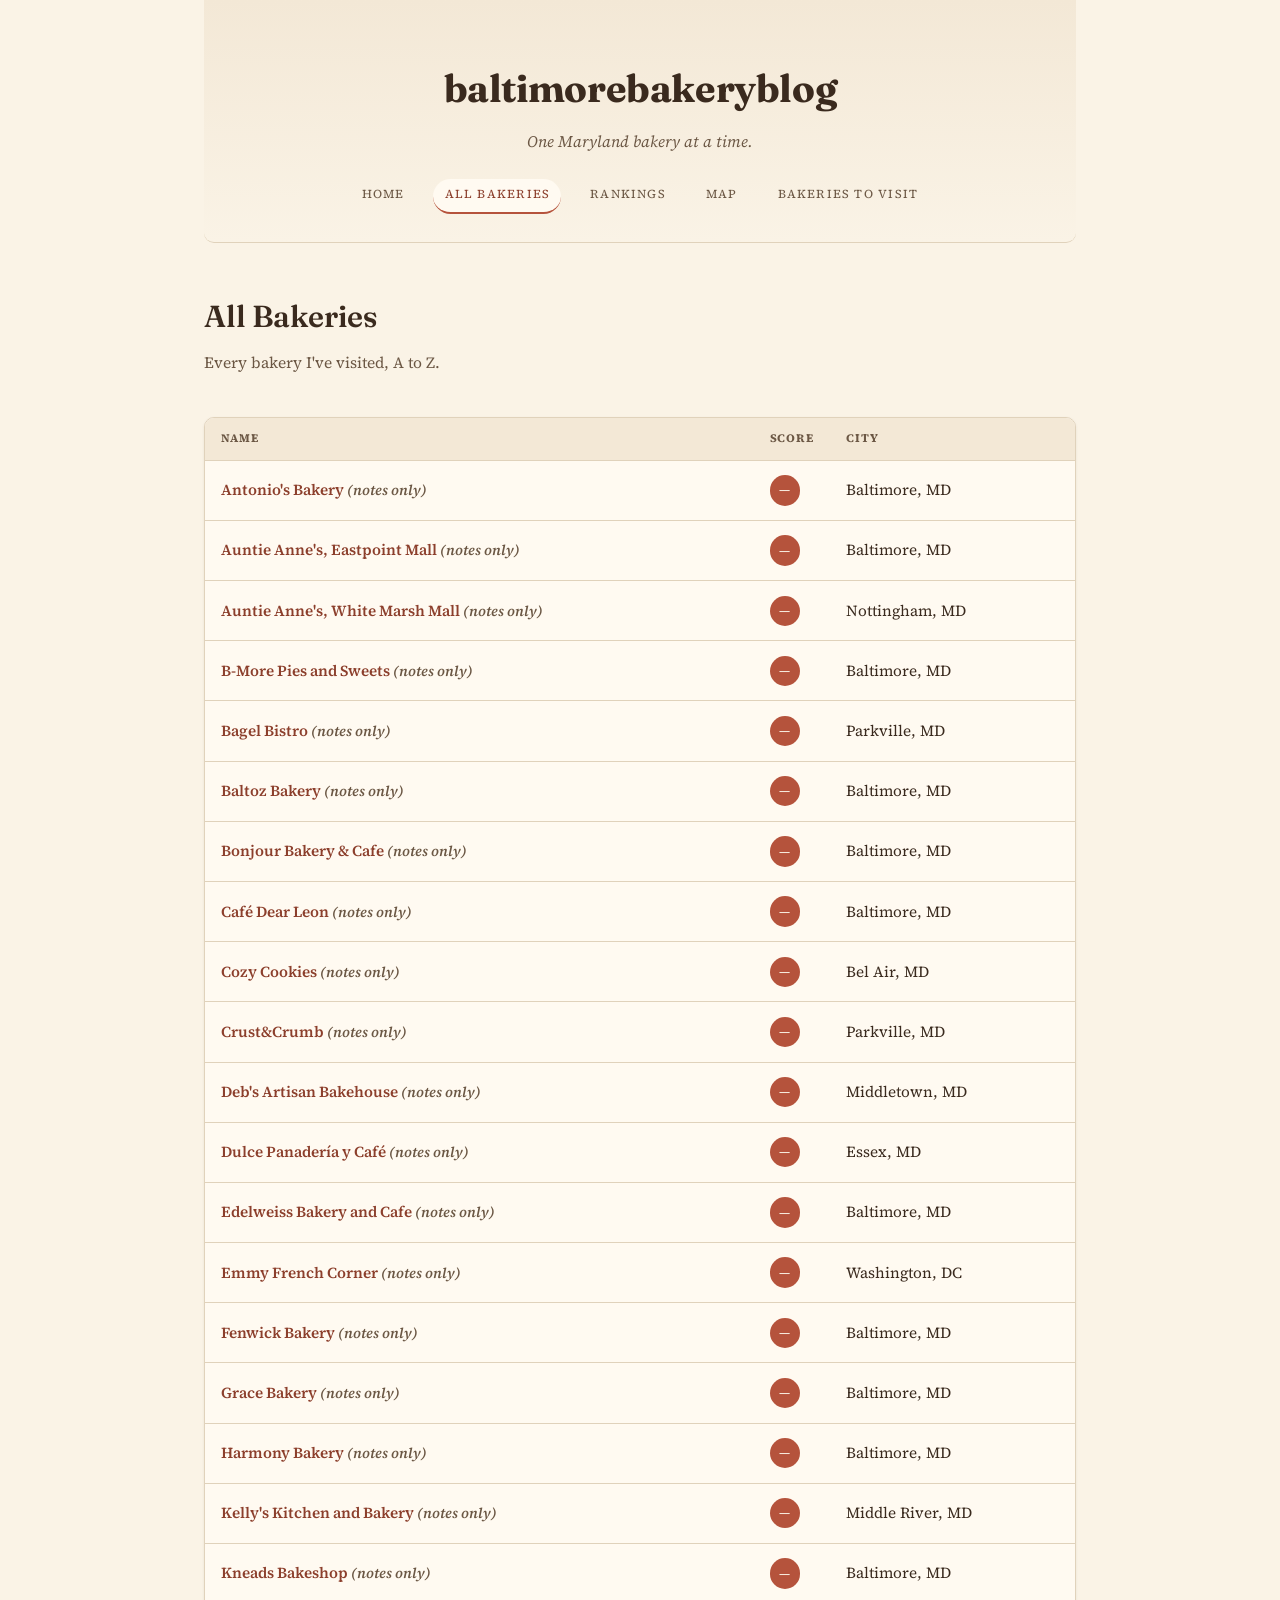
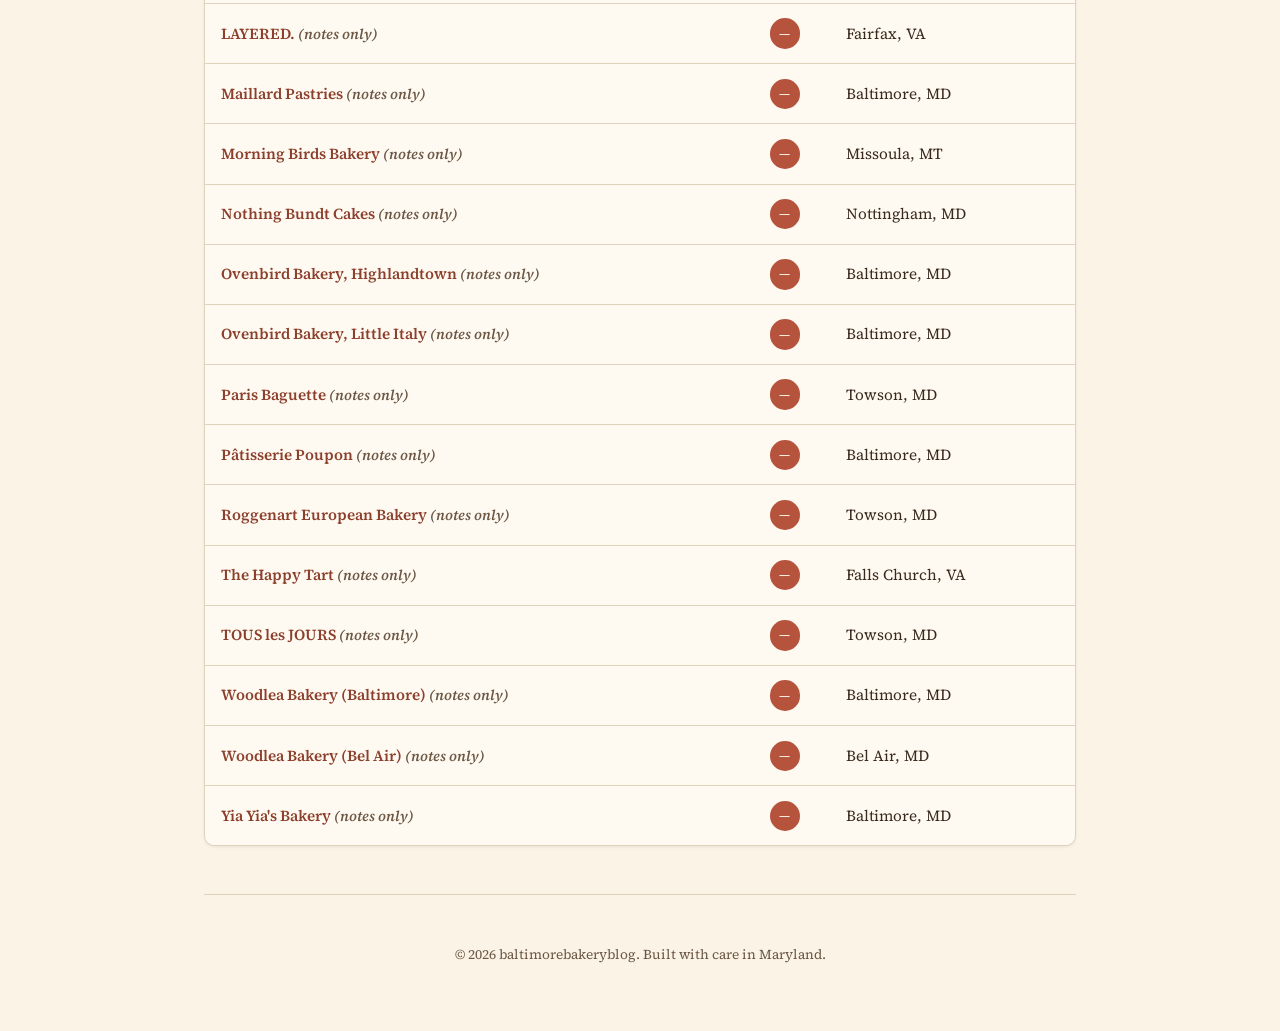
==== bakeries.html @ 231af447 "Rebrand to baltimorebakeryblog and refresh UI Rename the on-page branding from "The Old Line Bakery " ====
<!DOCTYPE html>
<html lang="en">
<head>
<meta charset="UTF-8">
<meta name="viewport" content="width=device-width, initial-scale=1.0">
<title>All Bakeries — baltimorebakeryblog</title>
<link rel="icon" href="data:image/svg+xml,<svg xmlns=%22http://www.w3.org/2000/svg%22 viewBox=%220 0 16 16%22><text y=%2213%22 font-size=%2214%22>%F0%9F%A5%90</text></svg>">
<link rel="preconnect" href="https://fonts.googleapis.com">
<link rel="preconnect" href="https://fonts.gstatic.com" crossorigin>
<link href="https://fonts.googleapis.com/css2?family=Fraunces:opsz,wght@9..144,400;9..144,600;9..144,700&family=Source+Serif+4:ital,wght@0,400;0,600;1,400&display=swap" rel="stylesheet">
<link rel="stylesheet" href="style.css">
</head>
<body>
<a href="#content" class="skip-link">Skip to content</a>
<div class="wrap-wide">

  <header class="site-header" id="site-header"></header>

  <main id="content">
    <h1 class="page-title">All Bakeries</h1>
    <p class="page-sub">Every bakery I've visited, A to Z.</p>

    <div class="table-card">
      <table class="bakery-list">
        <thead>
          <tr>
            <th>Name</th>
            <th>Score</th>
            <th>City</th>
          </tr>
        </thead>
        <tbody id="bakery-rows"></tbody>
      </table>
    </div>
  </main>

  <footer id="site-footer"></footer>

</div>

<script src="data.js"></script>
<script src="app.js"></script>
<script src="partials.js"></script>
<script>
  const rows = byName(visitedBakeries());
  const tbody = document.getElementById("bakery-rows");

  if (!rows.length) {
    tbody.innerHTML = '<tr><td colspan="3" class="empty-state">No visited bakeries yet — flip <code>visited</code> to true on an entry in data.js.</td></tr>';
  } else {
    tbody.innerHTML = rows.map(b => {
      const nameCell = b.review
        ? `<a href="${reviewLink(b)}">${b.name}</a>`
        : `<a href="${reviewLink(b)}">${b.name}</a> <span class="no-review">(notes only)</span>`;
      return `
        <tr>
          <td class="name">${nameCell}</td>
          <td class="score-cell">${scoreBadgeHtml(b.score, true)}</td>
          <td>${b.city}</td>
        </tr>`;
    }).join("");
  }
</script>
</body>
</html>
---- style.css ----
/* baltimorebakeryblog — shared styles */

:root{
  --bg:#faf3e6;
  --bg-alt:#f3e8d6;
  --card:#fffaf1;
  --text:#3a2a1e;
  --text-soft:#6b5744;
  --accent:#b5533c;
  --accent-dark:#8c3f2c;
  --rule:#e0d2bb;
  --gold:#c99a3c;
  --to-visit:#8a9a7a;
  --shadow-sm:0 1px 3px rgba(58,42,30,0.08);
  --shadow-md:0 6px 16px rgba(58,42,30,0.14);
  --radius:10px;
}
*{box-sizing:border-box;}
html,body{margin:0;padding:0;}
body{
  background:var(--bg);
  color:var(--text);
  font-family:"Source Serif 4", Georgia, "Times New Roman", serif;
  font-size:1.05rem;
  line-height:1.7;
  -webkit-font-smoothing:antialiased;
}
a{color:var(--accent-dark);text-decoration:none;}
a:hover{color:var(--accent);}
.wrap{max-width:760px;margin:0 auto;padding:0 1.5rem;}
.wrap-wide{max-width:920px;margin:0 auto;padding:0 1.5rem;}

/* skip link */
.skip-link{
  position:absolute;
  left:-999px;
  top:auto;
  background:var(--card);
  color:var(--text);
  padding:0.6rem 1rem;
  border-radius:6px;
  box-shadow:var(--shadow-md);
  z-index:100;
}
.skip-link:focus{
  left:1rem;
  top:1rem;
}

/* header / nav */
header.site-header{
  padding:3.5rem 0 1.5rem;
  text-align:center;
  border-bottom:1px solid var(--rule);
  margin-bottom:3rem;
  background:linear-gradient(to bottom, var(--bg-alt), var(--bg));
  border-radius:0 0 var(--radius) var(--radius);
}
.site-title{
  font-family:"Fraunces", Georgia, serif;
  font-weight:700;
  font-size:2.4rem;
  letter-spacing:-0.01em;
  margin:0 0 0.4rem;
}
.site-title a{color:var(--text);}
.tagline{
  font-style:italic;
  color:var(--text-soft);
  margin:0 0 1.5rem;
  font-size:1rem;
}
nav.site-nav{
  display:flex;
  flex-wrap:wrap;
  justify-content:center;
  gap:0.3rem 1.1rem;
  padding-bottom:0.25rem;
}
nav.site-nav a{
  text-transform:uppercase;
  font-size:0.76rem;
  letter-spacing:0.1em;
  color:var(--text-soft);
  padding:0.35rem 0.7rem 0.4rem;
  border-bottom:2px solid transparent;
  border-radius:999px;
  transition:color .15s ease, background-color .15s ease, border-color .15s ease;
}
nav.site-nav a:hover{
  color:var(--accent-dark);
  background:var(--bg-alt);
}
nav.site-nav a.active{
  color:var(--accent-dark);
  border-bottom-color:var(--accent);
  background:var(--card);
}

h1.page-title{
  font-family:"Fraunces", Georgia, serif;
  font-weight:600;
  font-size:1.9rem;
  margin:0 0 0.5rem;
}
p.page-sub{
  color:var(--text-soft);
  margin:0 0 2.5rem;
  font-size:0.98rem;
}
section.block{margin-bottom:3rem;}
h2.block-title{
  font-family:"Fraunces", Georgia, serif;
  font-weight:600;
  font-size:1.3rem;
  margin:0 0 1.25rem;
  padding-bottom:0.6rem;
  border-bottom:1px solid var(--rule);
}

/* score badge */
.score{
  display:inline-flex;
  align-items:center;
  justify-content:center;
  min-width:2.4rem;
  height:2.4rem;
  padding:0 0.5rem;
  border-radius:50%;
  background:var(--accent);
  color:var(--bg);
  font-family:"Fraunces", serif;
  font-weight:700;
  font-size:0.95rem;
  flex-shrink:0;
}
.score.small{min-width:1.9rem;height:1.9rem;font-size:0.8rem;}

/* generic entry card, used on Home + Rankings */
.entry{
  display:flex;
  gap:1rem;
  align-items:flex-start;
  margin-bottom:1rem;
  padding:1.1rem 1.2rem;
  background:var(--card);
  border:1px solid var(--rule);
  border-radius:var(--radius);
  box-shadow:var(--shadow-sm);
  transition:transform .15s ease, box-shadow .15s ease;
}
.entry:last-child{margin-bottom:0;}
.entry:hover{
  transform:translateY(-2px);
  box-shadow:var(--shadow-md);
}
.entry-body{flex:1;min-width:0;}
.entry-title{
  font-family:"Fraunces", Georgia, serif;
  font-weight:600;
  font-size:1.15rem;
  margin:0 0 0.2rem;
}
.entry-meta{
  color:var(--text-soft);
  font-size:0.85rem;
  margin-bottom:0.4rem;
}
.entry-excerpt{margin:0;font-size:0.96rem;}
.badge{
  display:inline-block;
  font-size:0.68rem;
  text-transform:uppercase;
  letter-spacing:0.08em;
  color:var(--gold);
  border:1px solid var(--gold);
  border-radius:999px;
  padding:0.1rem 0.55rem;
  margin-left:0.5rem;
  vertical-align:middle;
}

/* All Bakeries table */
.table-card{
  background:var(--card);
  border:1px solid var(--rule);
  border-radius:var(--radius);
  box-shadow:var(--shadow-sm);
  overflow:hidden;
}
table.bakery-list{width:100%;border-collapse:collapse;font-size:0.96rem;}
table.bakery-list th{
  text-align:left;
  font-size:0.72rem;
  text-transform:uppercase;
  letter-spacing:0.08em;
  color:var(--text-soft);
  background:var(--bg-alt);
  border-bottom:1px solid var(--rule);
  padding:0.7rem 1rem;
}
table.bakery-list td{
  padding:0.9rem 1rem;
  border-bottom:1px solid var(--rule);
  vertical-align:middle;
}
table.bakery-list tr:last-child td{border-bottom:none;}
table.bakery-list tbody tr{transition:background-color .15s ease;}
table.bakery-list tbody tr:hover{background:var(--bg-alt);}
table.bakery-list td.name{font-weight:600;}
table.bakery-list td.score-cell{width:3rem;}
table.bakery-list .no-review{color:var(--text-soft);font-style:italic;font-size:0.9rem;}

/* Rankings */
.top10{list-style:none;margin:0;padding:0;counter-reset:rank;}
.top10 li{
  counter-increment:rank;
  display:flex;
  align-items:center;
  gap:1rem;
  padding:0.9rem 0.75rem;
  border-bottom:1px solid var(--rule);
  border-radius:8px;
  transition:background-color .15s ease;
}
.top10 li:last-child{border-bottom:none;}
.top10 li:hover{background:var(--bg-alt);}
.top10 li::before{
  content:counter(rank);
  font-family:"Fraunces", serif;
  font-weight:700;
  font-size:1.3rem;
  color:var(--rule);
  width:1.8rem;
  text-align:right;
  flex-shrink:0;
}
.super-grid{
  display:grid;
  grid-template-columns:repeat(auto-fill, minmax(220px,1fr));
  gap:1.25rem;
}
.super-card{
  background:var(--card);
  border:1px solid var(--rule);
  border-radius:var(--radius);
  padding:1.1rem 1.2rem;
  box-shadow:var(--shadow-sm);
  transition:transform .15s ease, box-shadow .15s ease;
}
.super-card:hover{
  transform:translateY(-2px);
  box-shadow:var(--shadow-md);
}
.super-label{
  text-transform:uppercase;
  font-size:0.7rem;
  letter-spacing:0.09em;
  color:var(--gold);
  margin-bottom:0.4rem;
}
.super-name{font-family:"Fraunces", serif;font-weight:600;font-size:1.1rem;}

/* Bakeries to visit */
.to-visit-list{list-style:none;margin:0;padding:0;}
.to-visit-list li{
  padding:0.9rem 1rem;
  border-bottom:1px solid var(--rule);
  border-radius:8px;
  transition:background-color .15s ease;
}
.to-visit-list li:last-child{border-bottom:none;}
.to-visit-list li:hover{background:var(--bg-alt);}
.tv-name{font-weight:600;}
.tv-city{color:var(--text-soft);font-size:0.9rem;}
.tv-note{color:var(--text-soft);font-size:0.92rem;margin-top:0.2rem;}

/* Map */
#map{
  width:100%;
  height:520px;
  border-radius:var(--radius);
  border:1px solid var(--rule);
  box-shadow:var(--shadow-sm);
}
.map-legend{
  display:flex;
  gap:1.5rem;
  margin-top:1rem;
  font-size:0.85rem;
  color:var(--text-soft);
}
.map-legend span::before{
  content:"";
  display:inline-block;
  width:0.7rem;
  height:0.7rem;
  margin-right:0.4rem;
  vertical-align:middle;
}
.map-legend .visited::before{background:var(--accent);border-radius:50%;}
.map-legend .backlog::before{background:var(--to-visit);border-radius:3px;transform:rotate(45deg);}

/* single review page */
.review-header{margin-bottom:2rem;}
.review-meta{color:var(--text-soft);font-size:0.9rem;margin:0.6rem 0 1.2rem;}
.review-body p{margin:0 0 1.2rem;}
.back-link{display:inline-block;margin-top:2.5rem;font-size:0.9rem;}
.empty-state{color:var(--text-soft);font-style:italic;}

footer{
  text-align:center;
  padding:3rem 0 4rem;
  color:var(--text-soft);
  font-size:0.85rem;
  border-top:1px solid var(--rule);
  margin-top:3rem;
}

@media (max-width:768px){
  #map{height:380px;}
  .wrap-wide{padding:0 1.25rem;}
}

@media (max-width:560px){
  .site-title{font-size:2rem;}
  header.site-header{padding:2.75rem 0 1.5rem;}
  .entry{gap:0.75rem;}
  table.bakery-list{font-size:0.86rem;}
  table.bakery-list th:nth-child(3),
  table.bakery-list td:nth-child(3){display:none;} /* hide city col on tiny screens */
  #map{height:300px;}
}
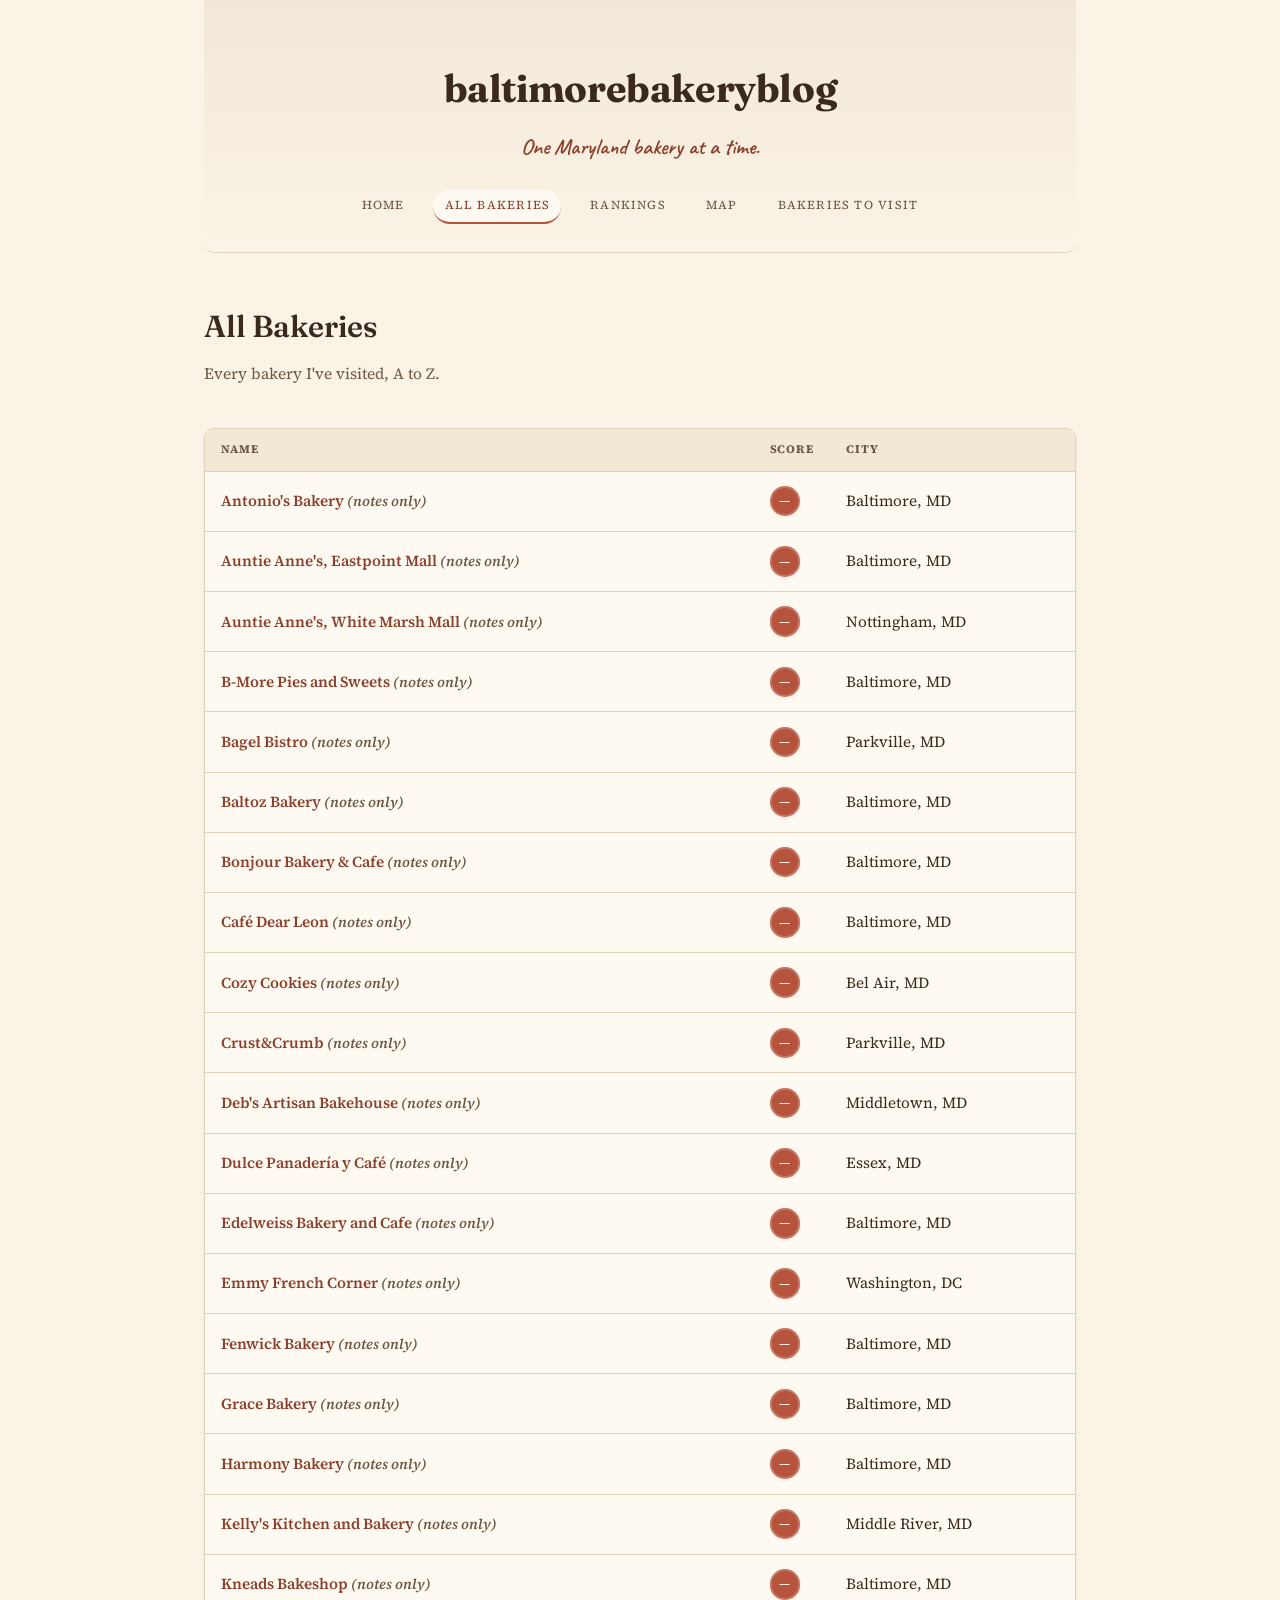
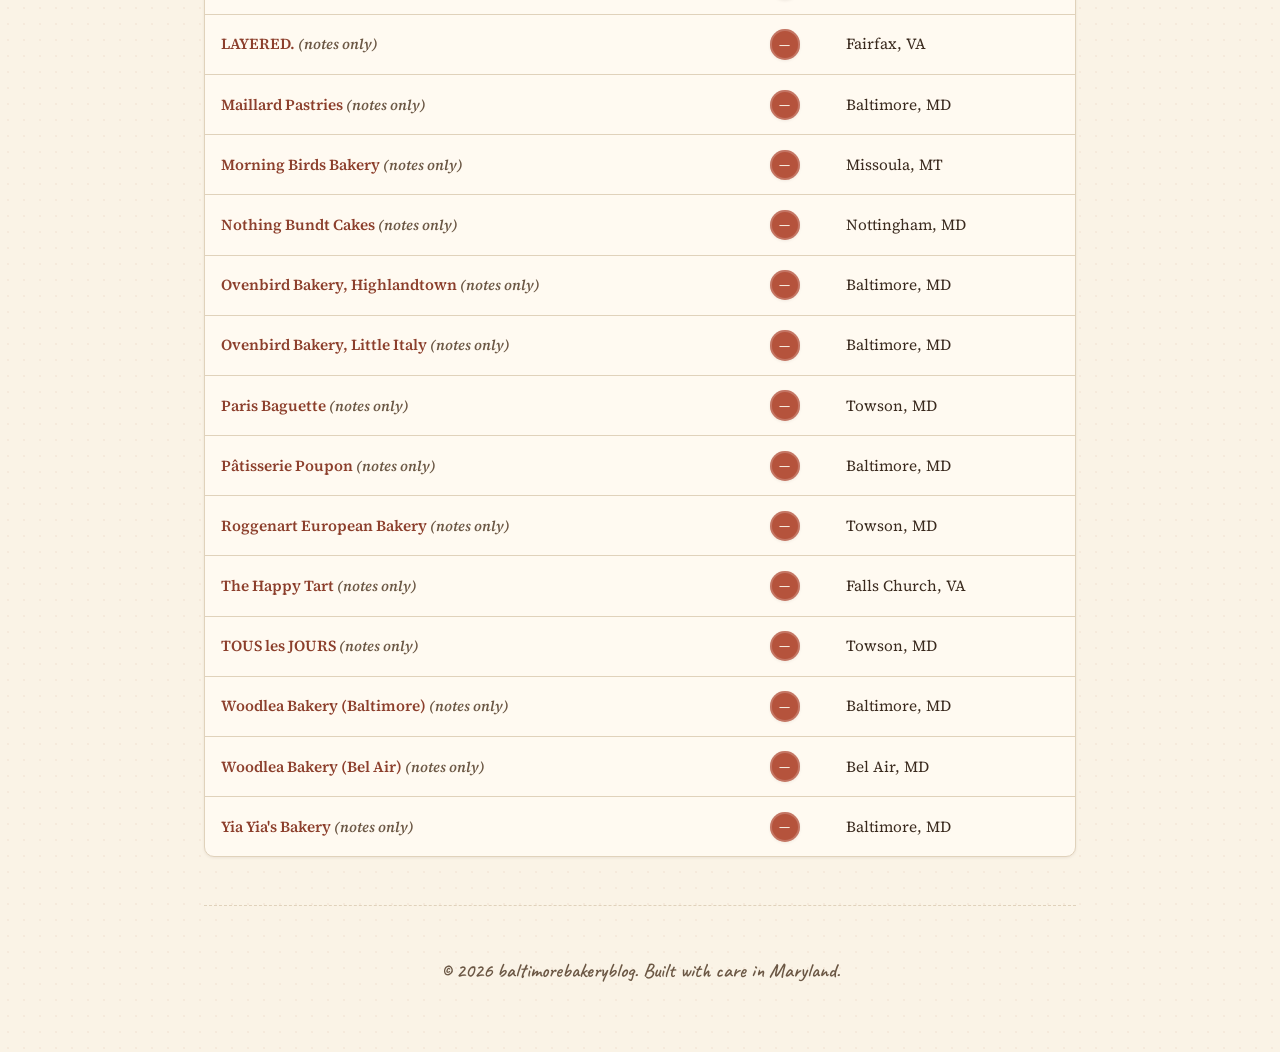
==== commit 122f57f0: "Give the UI a homey, handmade feel Adds a subtle paper-grain background texture, a handwritten Cavea" ====
--- a/bakeries.html
+++ b/bakeries.html
@@ -7,7 +7,7 @@
 <link rel="icon" href="data:image/svg+xml,<svg xmlns=%22http://www.w3.org/2000/svg%22 viewBox=%220 0 16 16%22><text y=%2213%22 font-size=%2214%22>%F0%9F%A5%90</text></svg>">
 <link rel="preconnect" href="https://fonts.googleapis.com">
 <link rel="preconnect" href="https://fonts.gstatic.com" crossorigin>
-<link href="https://fonts.googleapis.com/css2?family=Fraunces:opsz,wght@9..144,400;9..144,600;9..144,700&family=Source+Serif+4:ital,wght@0,400;0,600;1,400&display=swap" rel="stylesheet">
+<link href="https://fonts.googleapis.com/css2?family=Fraunces:opsz,wght@9..144,400;9..144,600;9..144,700&family=Source+Serif+4:ital,wght@0,400;0,600;1,400&family=Caveat:wght@500;600;700&display=swap" rel="stylesheet">
 <link rel="stylesheet" href="style.css">
 </head>
 <body>
--- a/style.css
+++ b/style.css
@@ -18,7 +18,9 @@
 *{box-sizing:border-box;}
 html,body{margin:0;padding:0;}
 body{
-  background:var(--bg);
+  background-color:var(--bg);
+  background-image:radial-gradient(rgba(181,83,60,0.06) 1px, transparent 1px);
+  background-size:16px 16px;
   color:var(--text);
   font-family:"Source Serif 4", Georgia, "Times New Roman", serif;
   font-size:1.05rem;
@@ -65,10 +67,11 @@
 }
 .site-title a{color:var(--text);}
 .tagline{
-  font-style:italic;
-  color:var(--text-soft);
+  font-family:"Caveat", "Source Serif 4", cursive;
+  font-weight:600;
+  color:var(--accent-dark);
   margin:0 0 1.5rem;
-  font-size:1rem;
+  font-size:1.4rem;
 }
 nav.site-nav{
   display:flex;
@@ -114,8 +117,18 @@
   font-weight:600;
   font-size:1.3rem;
   margin:0 0 1.25rem;
-  padding-bottom:0.6rem;
-  border-bottom:1px solid var(--rule);
+  padding-bottom:0.7rem;
+  position:relative;
+}
+h2.block-title::after{
+  content:"";
+  position:absolute;
+  left:0;
+  bottom:0;
+  width:2.5rem;
+  height:3px;
+  border-radius:999px;
+  background:var(--accent);
 }
 
 /* score badge */
@@ -133,8 +146,10 @@
   font-weight:700;
   font-size:0.95rem;
   flex-shrink:0;
-}
-.score.small{min-width:1.9rem;height:1.9rem;font-size:0.8rem;}
+  box-shadow:inset 0 0 0 2px rgba(255,255,255,0.2), var(--shadow-sm);
+  transform:rotate(-4deg);
+}
+.score.small{min-width:1.9rem;height:1.9rem;font-size:0.8rem;transform:none;}
 
 /* generic entry card, used on Home + Rankings */
 .entry{
@@ -151,7 +166,7 @@
 }
 .entry:last-child{margin-bottom:0;}
 .entry:hover{
-  transform:translateY(-2px);
+  transform:translateY(-2px) rotate(-0.35deg);
   box-shadow:var(--shadow-md);
 }
 .entry-body{flex:1;min-width:0;}
@@ -169,15 +184,16 @@
 .entry-excerpt{margin:0;font-size:0.96rem;}
 .badge{
   display:inline-block;
-  font-size:0.68rem;
-  text-transform:uppercase;
-  letter-spacing:0.08em;
+  font-family:"Caveat", cursive;
+  font-weight:700;
+  font-size:0.95rem;
   color:var(--gold);
   border:1px solid var(--gold);
   border-radius:999px;
-  padding:0.1rem 0.55rem;
-  margin-left:0.5rem;
+  padding:0 0.6rem;
+  margin-left:0.4rem;
   vertical-align:middle;
+  transform:rotate(-3deg);
 }
 
 /* All Bakeries table */
@@ -219,7 +235,7 @@
   align-items:center;
   gap:1rem;
   padding:0.9rem 0.75rem;
-  border-bottom:1px solid var(--rule);
+  border-bottom:1px dashed var(--rule);
   border-radius:8px;
   transition:background-color .15s ease;
 }
@@ -265,7 +281,7 @@
 .to-visit-list{list-style:none;margin:0;padding:0;}
 .to-visit-list li{
   padding:0.9rem 1rem;
-  border-bottom:1px solid var(--rule);
+  border-bottom:1px dashed var(--rule);
   border-radius:8px;
   transition:background-color .15s ease;
 }
@@ -273,7 +289,13 @@
 .to-visit-list li:hover{background:var(--bg-alt);}
 .tv-name{font-weight:600;}
 .tv-city{color:var(--text-soft);font-size:0.9rem;}
-.tv-note{color:var(--text-soft);font-size:0.92rem;margin-top:0.2rem;}
+.tv-note{
+  font-family:"Caveat", cursive;
+  font-weight:600;
+  color:var(--accent-dark);
+  font-size:1.15rem;
+  margin-top:0.15rem;
+}
 
 /* Map */
 #map{
@@ -306,14 +328,21 @@
 .review-meta{color:var(--text-soft);font-size:0.9rem;margin:0.6rem 0 1.2rem;}
 .review-body p{margin:0 0 1.2rem;}
 .back-link{display:inline-block;margin-top:2.5rem;font-size:0.9rem;}
-.empty-state{color:var(--text-soft);font-style:italic;}
+.empty-state{
+  font-family:"Caveat", cursive;
+  font-weight:600;
+  color:var(--text-soft);
+  font-size:1.2rem;
+}
 
 footer{
   text-align:center;
   padding:3rem 0 4rem;
   color:var(--text-soft);
-  font-size:0.85rem;
-  border-top:1px solid var(--rule);
+  font-family:"Caveat", cursive;
+  font-weight:600;
+  font-size:1.25rem;
+  border-top:1px dashed var(--rule);
   margin-top:3rem;
 }
 
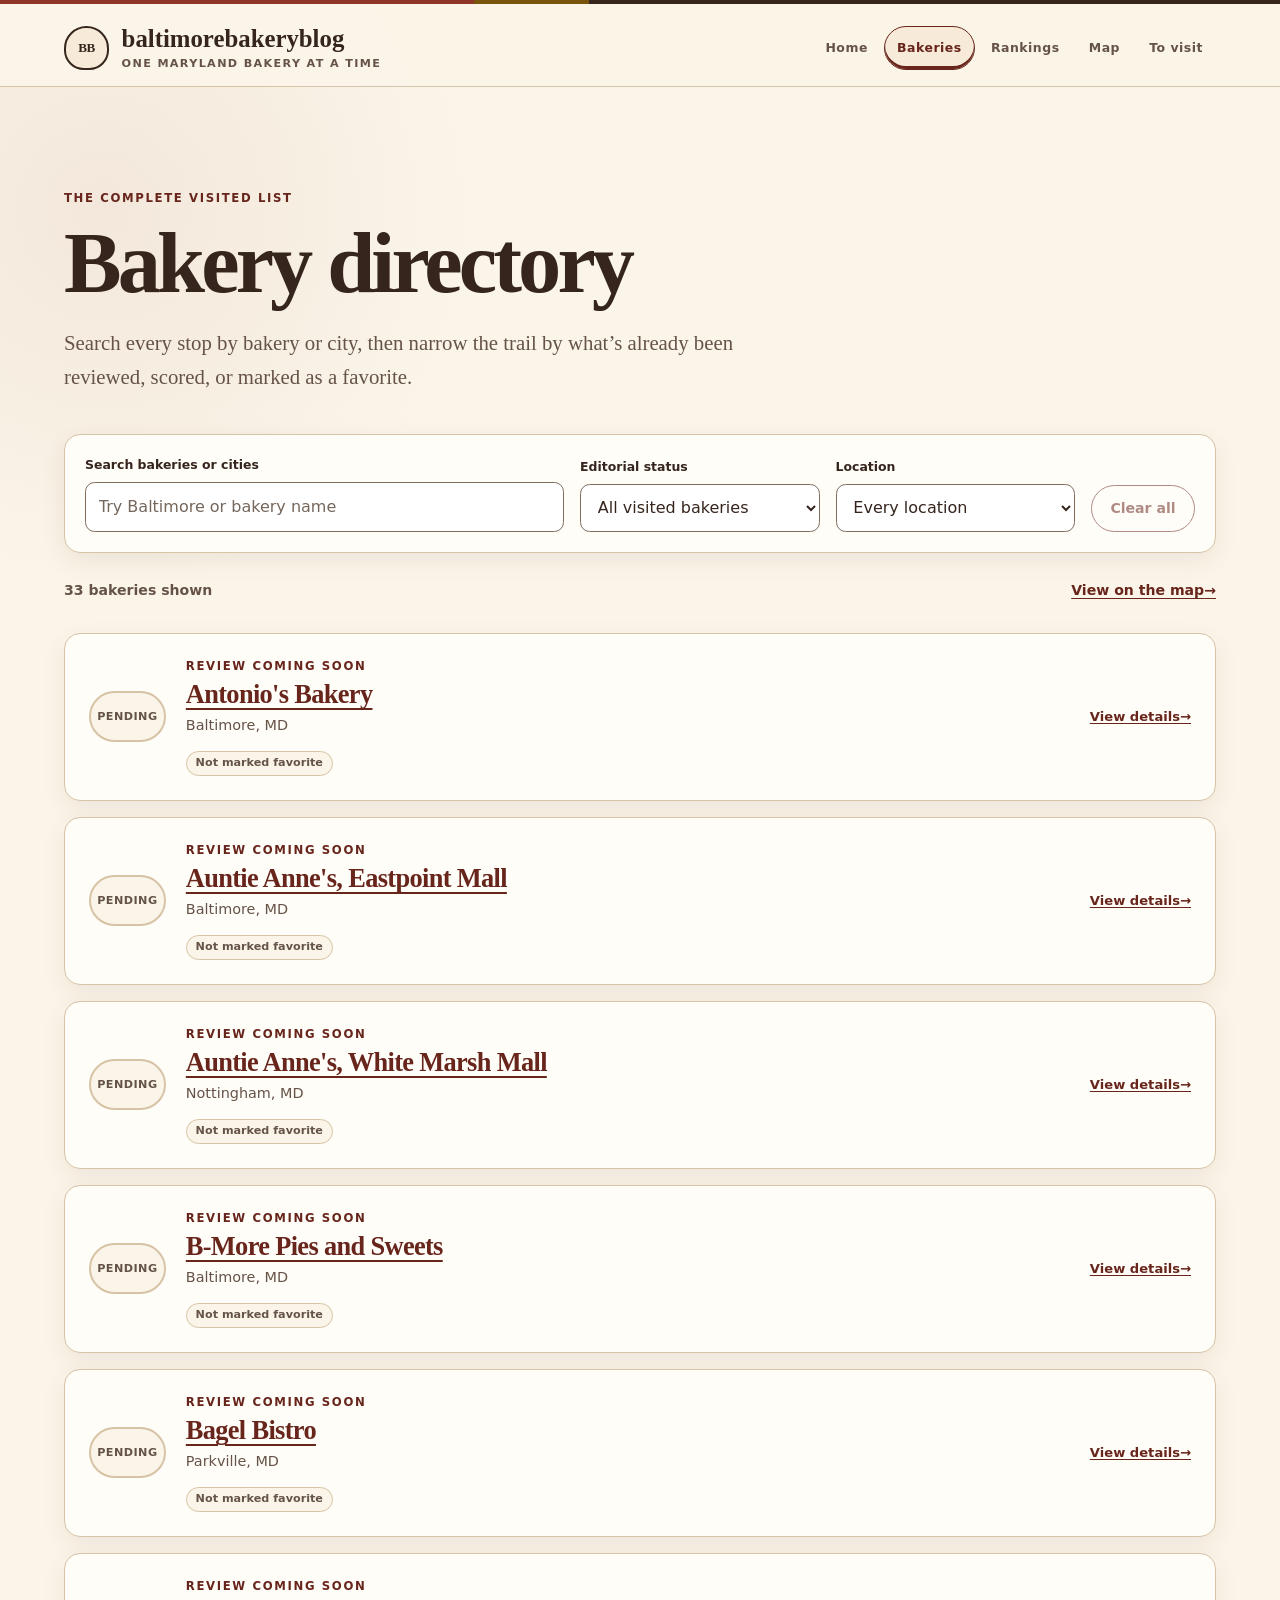
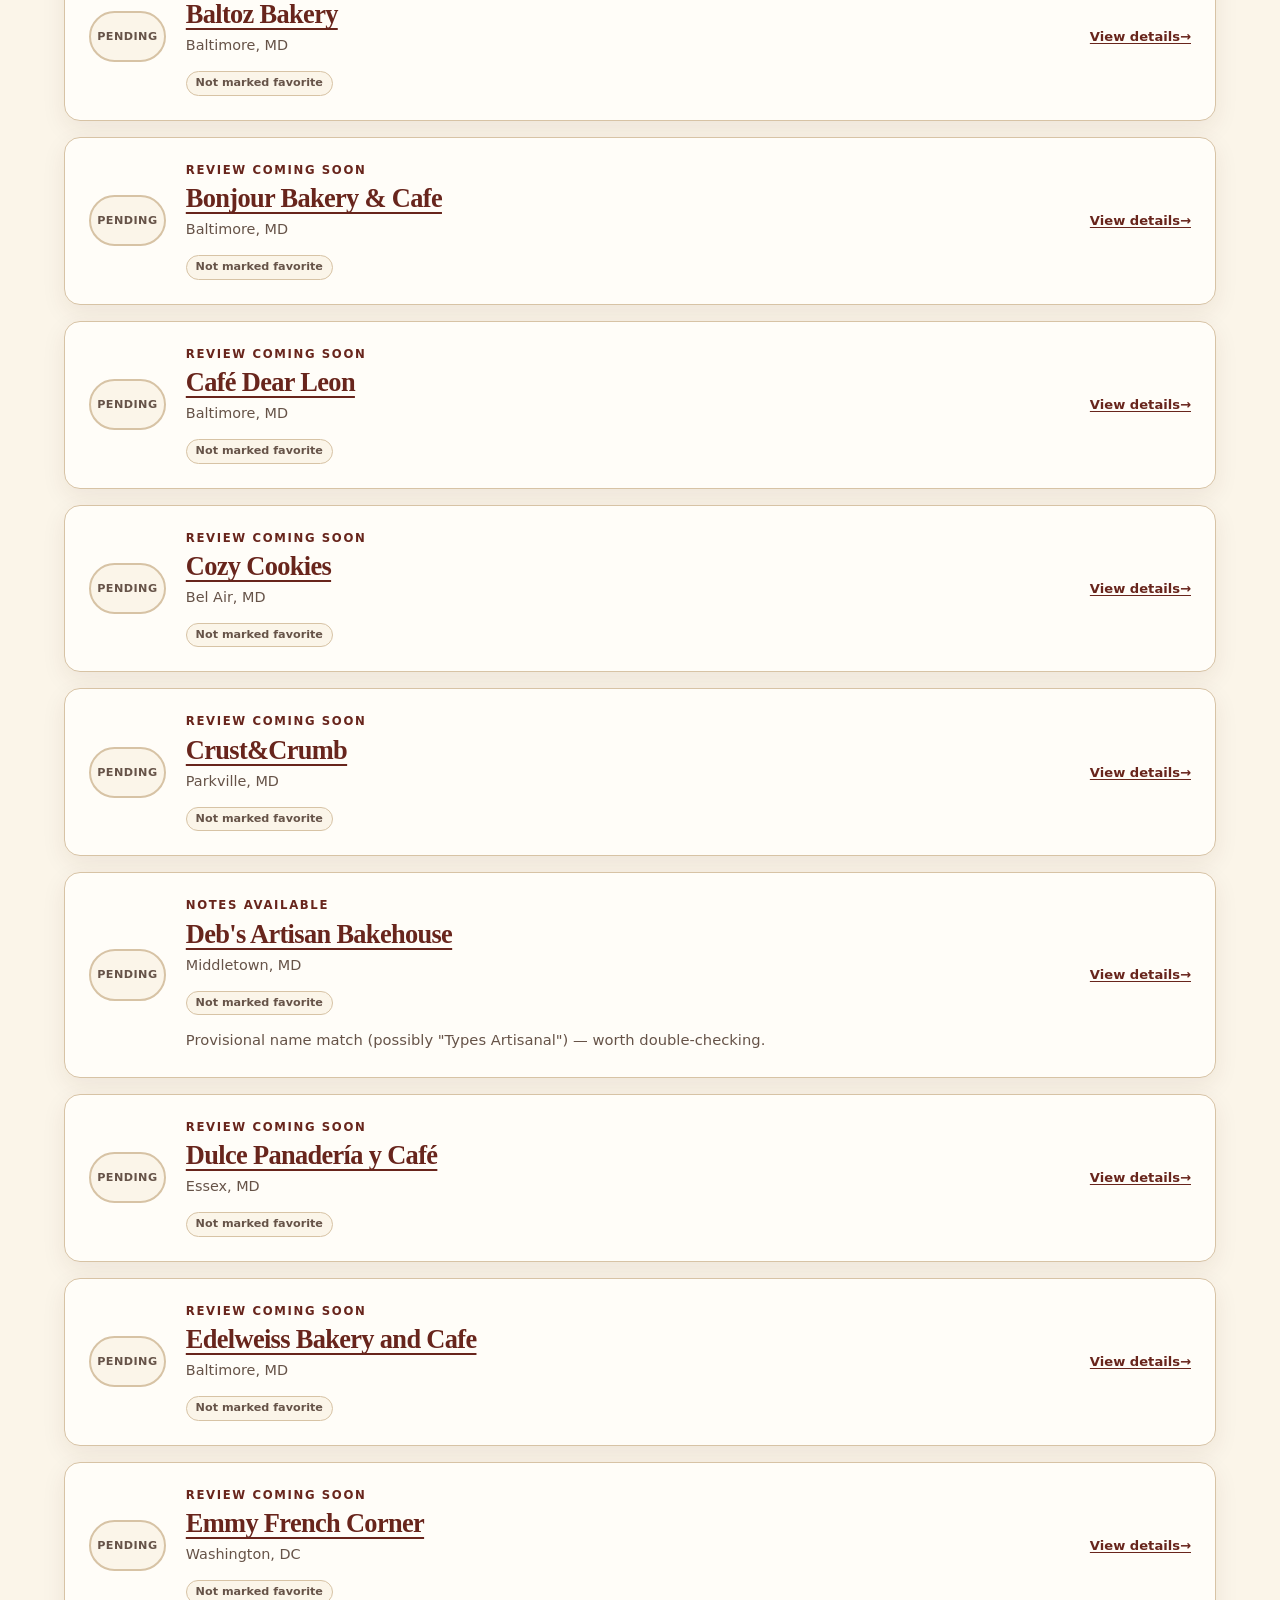
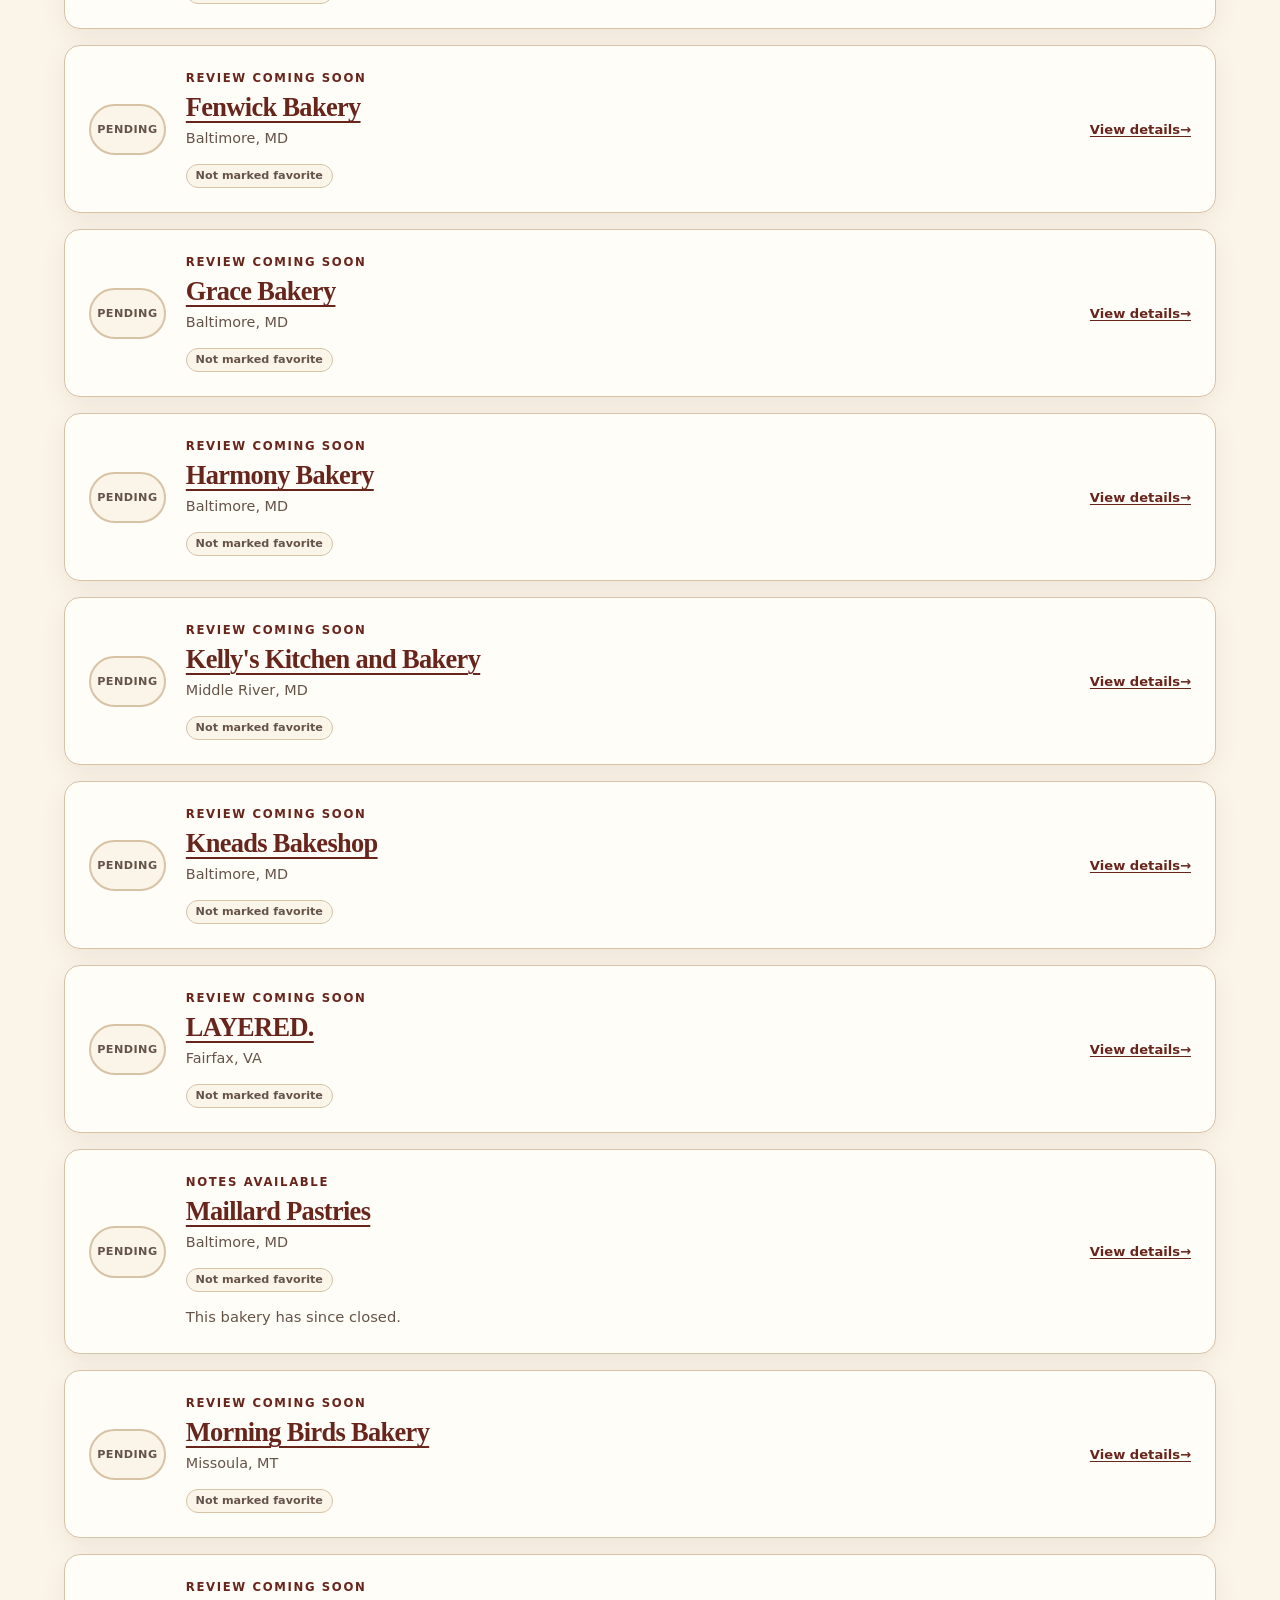
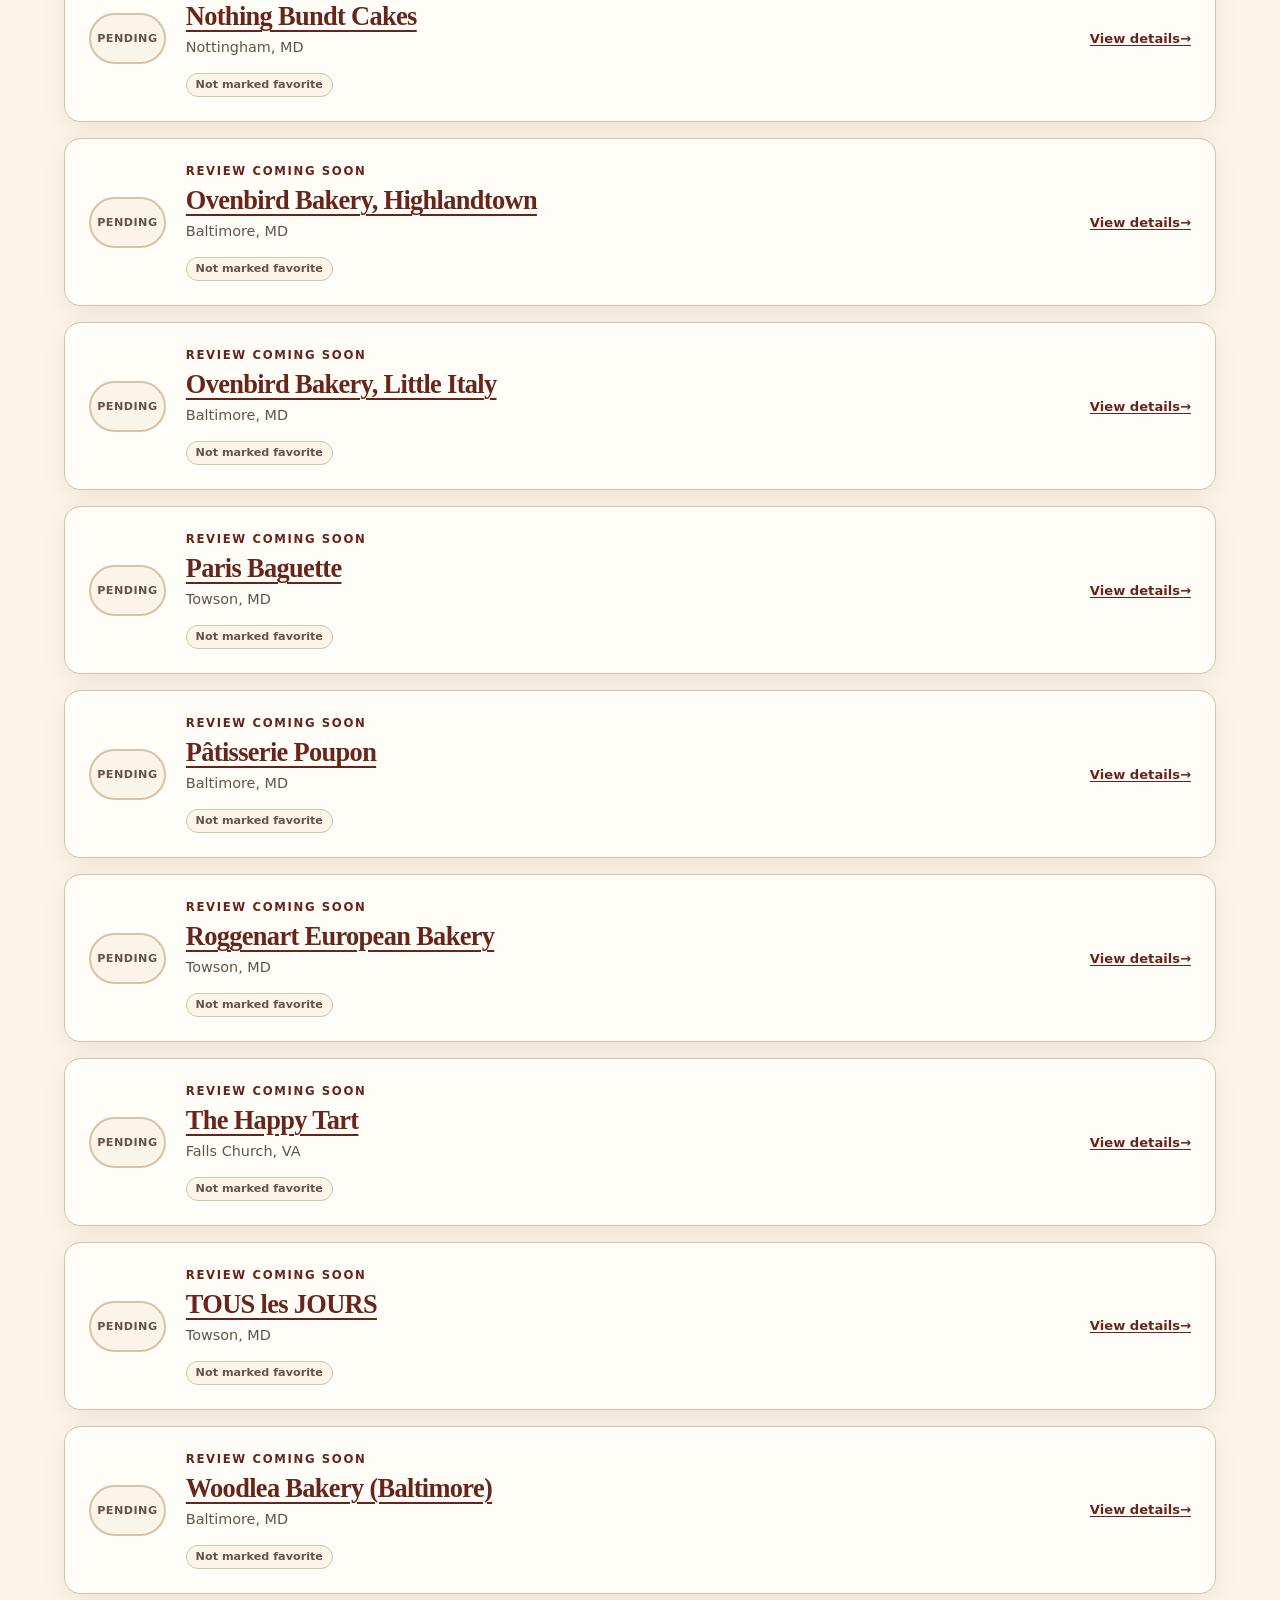
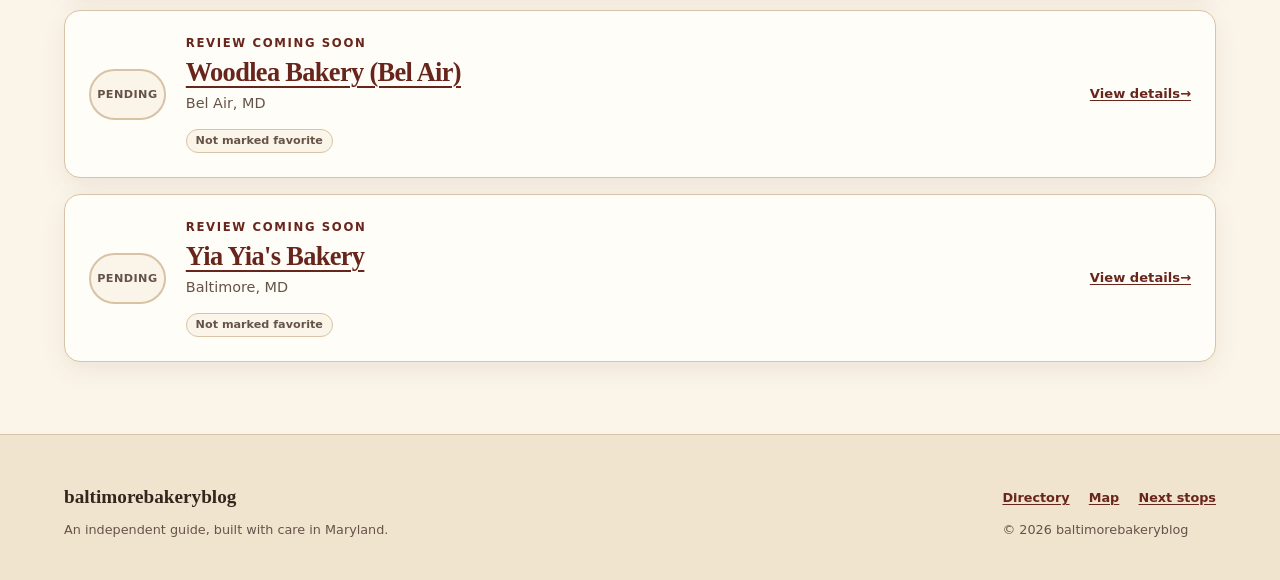
==== commit 878b1496: "Redesign baltimorebakeryblog experience Publish the responsive visual redesign, improved discovery, " ====
--- a/bakeries.html
+++ b/bakeries.html
@@ -1,65 +1,79 @@
-<!DOCTYPE html>
+<!doctype html>
 <html lang="en">
 <head>
-<meta charset="UTF-8">
-<meta name="viewport" content="width=device-width, initial-scale=1.0">
-<title>All Bakeries — baltimorebakeryblog</title>
-<link rel="icon" href="data:image/svg+xml,<svg xmlns=%22http://www.w3.org/2000/svg%22 viewBox=%220 0 16 16%22><text y=%2213%22 font-size=%2214%22>%F0%9F%A5%90</text></svg>">
-<link rel="preconnect" href="https://fonts.googleapis.com">
-<link rel="preconnect" href="https://fonts.gstatic.com" crossorigin>
-<link href="https://fonts.googleapis.com/css2?family=Fraunces:opsz,wght@9..144,400;9..144,600;9..144,700&family=Source+Serif+4:ital,wght@0,400;0,600;1,400&family=Caveat:wght@500;600;700&display=swap" rel="stylesheet">
-<link rel="stylesheet" href="style.css">
+  <meta charset="utf-8">
+  <meta name="viewport" content="width=device-width, initial-scale=1">
+  <meta name="description" content="Search and filter every visited bakery on baltimorebakeryblog by name, city, review status, score, and favorite state.">
+  <meta name="theme-color" content="#68251c">
+  <title>Bakery Directory | baltimorebakeryblog</title>
+  <link rel="stylesheet" href="style.css">
 </head>
-<body>
-<a href="#content" class="skip-link">Skip to content</a>
-<div class="wrap-wide">
+<body data-page="directory">
+  <a class="skip-link" href="#main-content">Skip to main content</a>
+  <div class="site-shell">
+    <header class="site-header">
+      <div class="container header-inner">
+        <a class="brand" href="index.html" aria-label="baltimorebakeryblog home">
+          <span class="brand-mark" aria-hidden="true">BB</span>
+          <span class="brand-copy"><strong>baltimorebakeryblog</strong><small>One Maryland bakery at a time</small></span>
+        </a>
+        <nav class="site-nav" aria-label="Primary navigation">
+          <a href="index.html">Home</a>
+          <a href="bakeries.html" aria-current="page">Bakeries</a>
+          <a href="rankings.html">Rankings</a>
+          <a href="map.html">Map</a>
+          <a href="to-visit.html">To visit</a>
+        </nav>
+      </div>
+    </header>
 
-  <header class="site-header" id="site-header"></header>
+    <main id="main-content" tabindex="-1">
+      <div class="container">
+        <header class="page-intro">
+          <p class="eyebrow">The complete visited list</p>
+          <h1>Bakery directory</h1>
+          <p>Search every stop by bakery or city, then narrow the trail by what’s already been reviewed, scored, or marked as a favorite.</p>
+        </header>
 
-  <main id="content">
-    <h1 class="page-title">All Bakeries</h1>
-    <p class="page-sub">Every bakery I've visited, A to Z.</p>
+        <form class="filters" role="search" onsubmit="return false">
+          <div class="filter-field">
+            <label for="directory-search">Search bakeries or cities</label>
+            <input id="directory-search" type="search" autocomplete="off" placeholder="Try Baltimore or bakery name">
+          </div>
+          <div class="filter-field">
+            <label for="editorial-filter">Editorial status</label>
+            <select id="editorial-filter">
+              <option value="all">All visited bakeries</option>
+              <option value="reviewed">Full review available</option>
+              <option value="favorites">Trail favorites</option>
+              <option value="scored">Scored bakeries</option>
+              <option value="pending">Review still pending</option>
+            </select>
+          </div>
+          <div class="filter-field">
+            <label for="city-filter">Location</label>
+            <select id="city-filter">
+              <option value="">Every location</option>
+            </select>
+          </div>
+          <button class="button button--secondary" id="clear-directory" type="button">Clear all</button>
+        </form>
+        <div class="result-bar">
+          <p id="directory-count" role="status" aria-live="polite" aria-atomic="true">Loading bakeries…</p>
+          <a class="text-link" href="map.html">View on the map <span aria-hidden="true">→</span></a>
+        </div>
+        <div class="bakery-grid" id="directory-results"></div>
+      </div>
+    </main>
 
-    <div class="table-card">
-      <table class="bakery-list">
-        <thead>
-          <tr>
-            <th>Name</th>
-            <th>Score</th>
-            <th>City</th>
-          </tr>
-        </thead>
-        <tbody id="bakery-rows"></tbody>
-      </table>
-    </div>
-  </main>
-
-  <footer id="site-footer"></footer>
-
-</div>
-
-<script src="data.js"></script>
-<script src="app.js"></script>
-<script src="partials.js"></script>
-<script>
-  const rows = byName(visitedBakeries());
-  const tbody = document.getElementById("bakery-rows");
-
-  if (!rows.length) {
-    tbody.innerHTML = '<tr><td colspan="3" class="empty-state">No visited bakeries yet — flip <code>visited</code> to true on an entry in data.js.</td></tr>';
-  } else {
-    tbody.innerHTML = rows.map(b => {
-      const nameCell = b.review
-        ? `<a href="${reviewLink(b)}">${b.name}</a>`
-        : `<a href="${reviewLink(b)}">${b.name}</a> <span class="no-review">(notes only)</span>`;
-      return `
-        <tr>
-          <td class="name">${nameCell}</td>
-          <td class="score-cell">${scoreBadgeHtml(b.score, true)}</td>
-          <td>${b.city}</td>
-        </tr>`;
-    }).join("");
-  }
-</script>
+    <footer class="site-footer">
+      <div class="container footer-inner">
+        <div><p class="footer-brand">baltimorebakeryblog</p><p class="footer-note">An independent guide, built with care in Maryland.</p></div>
+        <div><nav class="footer-links" aria-label="Footer navigation"><a href="bakeries.html">Directory</a><a href="map.html">Map</a><a href="to-visit.html">Next stops</a></nav><p class="footer-meta">&copy; 2026 baltimorebakeryblog</p></div>
+      </div>
+    </footer>
+  </div>
+  <script src="data.js" defer></script>
+  <script src="app.js" defer></script>
 </body>
 </html>
--- a/style.css
+++ b/style.css
@@ -1,362 +1,1308 @@
-/* baltimorebakeryblog — shared styles */
-
-:root{
-  --bg:#faf3e6;
-  --bg-alt:#f3e8d6;
-  --card:#fffaf1;
-  --text:#3a2a1e;
-  --text-soft:#6b5744;
-  --accent:#b5533c;
-  --accent-dark:#8c3f2c;
-  --rule:#e0d2bb;
-  --gold:#c99a3c;
-  --to-visit:#8a9a7a;
-  --shadow-sm:0 1px 3px rgba(58,42,30,0.08);
-  --shadow-md:0 6px 16px rgba(58,42,30,0.14);
-  --radius:10px;
-}
-*{box-sizing:border-box;}
-html,body{margin:0;padding:0;}
-body{
-  background-color:var(--bg);
-  background-image:radial-gradient(rgba(181,83,60,0.06) 1px, transparent 1px);
-  background-size:16px 16px;
-  color:var(--text);
-  font-family:"Source Serif 4", Georgia, "Times New Roman", serif;
-  font-size:1.05rem;
-  line-height:1.7;
-  -webkit-font-smoothing:antialiased;
-}
-a{color:var(--accent-dark);text-decoration:none;}
-a:hover{color:var(--accent);}
-.wrap{max-width:760px;margin:0 auto;padding:0 1.5rem;}
-.wrap-wide{max-width:920px;margin:0 auto;padding:0 1.5rem;}
-
-/* skip link */
-.skip-link{
-  position:absolute;
-  left:-999px;
-  top:auto;
-  background:var(--card);
-  color:var(--text);
-  padding:0.6rem 1rem;
-  border-radius:6px;
-  box-shadow:var(--shadow-md);
-  z-index:100;
-}
-.skip-link:focus{
-  left:1rem;
-  top:1rem;
-}
-
-/* header / nav */
-header.site-header{
-  padding:3.5rem 0 1.5rem;
-  text-align:center;
-  border-bottom:1px solid var(--rule);
-  margin-bottom:3rem;
-  background:linear-gradient(to bottom, var(--bg-alt), var(--bg));
-  border-radius:0 0 var(--radius) var(--radius);
-}
-.site-title{
-  font-family:"Fraunces", Georgia, serif;
-  font-weight:700;
-  font-size:2.4rem;
-  letter-spacing:-0.01em;
-  margin:0 0 0.4rem;
-}
-.site-title a{color:var(--text);}
-.tagline{
-  font-family:"Caveat", "Source Serif 4", cursive;
-  font-weight:600;
-  color:var(--accent-dark);
-  margin:0 0 1.5rem;
-  font-size:1.4rem;
-}
-nav.site-nav{
-  display:flex;
-  flex-wrap:wrap;
-  justify-content:center;
-  gap:0.3rem 1.1rem;
-  padding-bottom:0.25rem;
-}
-nav.site-nav a{
-  text-transform:uppercase;
-  font-size:0.76rem;
-  letter-spacing:0.1em;
-  color:var(--text-soft);
-  padding:0.35rem 0.7rem 0.4rem;
-  border-bottom:2px solid transparent;
-  border-radius:999px;
-  transition:color .15s ease, background-color .15s ease, border-color .15s ease;
-}
-nav.site-nav a:hover{
-  color:var(--accent-dark);
-  background:var(--bg-alt);
-}
-nav.site-nav a.active{
-  color:var(--accent-dark);
-  border-bottom-color:var(--accent);
-  background:var(--card);
-}
-
-h1.page-title{
-  font-family:"Fraunces", Georgia, serif;
-  font-weight:600;
-  font-size:1.9rem;
-  margin:0 0 0.5rem;
-}
-p.page-sub{
-  color:var(--text-soft);
-  margin:0 0 2.5rem;
-  font-size:0.98rem;
-}
-section.block{margin-bottom:3rem;}
-h2.block-title{
-  font-family:"Fraunces", Georgia, serif;
-  font-weight:600;
-  font-size:1.3rem;
-  margin:0 0 1.25rem;
-  padding-bottom:0.7rem;
-  position:relative;
-}
-h2.block-title::after{
-  content:"";
-  position:absolute;
-  left:0;
-  bottom:0;
-  width:2.5rem;
-  height:3px;
-  border-radius:999px;
-  background:var(--accent);
-}
-
-/* score badge */
-.score{
-  display:inline-flex;
-  align-items:center;
-  justify-content:center;
-  min-width:2.4rem;
-  height:2.4rem;
-  padding:0 0.5rem;
-  border-radius:50%;
-  background:var(--accent);
-  color:var(--bg);
-  font-family:"Fraunces", serif;
-  font-weight:700;
-  font-size:0.95rem;
-  flex-shrink:0;
-  box-shadow:inset 0 0 0 2px rgba(255,255,255,0.2), var(--shadow-sm);
-  transform:rotate(-4deg);
-}
-.score.small{min-width:1.9rem;height:1.9rem;font-size:0.8rem;transform:none;}
-
-/* generic entry card, used on Home + Rankings */
-.entry{
-  display:flex;
-  gap:1rem;
-  align-items:flex-start;
-  margin-bottom:1rem;
-  padding:1.1rem 1.2rem;
-  background:var(--card);
-  border:1px solid var(--rule);
-  border-radius:var(--radius);
-  box-shadow:var(--shadow-sm);
-  transition:transform .15s ease, box-shadow .15s ease;
-}
-.entry:last-child{margin-bottom:0;}
-.entry:hover{
-  transform:translateY(-2px) rotate(-0.35deg);
-  box-shadow:var(--shadow-md);
-}
-.entry-body{flex:1;min-width:0;}
-.entry-title{
-  font-family:"Fraunces", Georgia, serif;
-  font-weight:600;
-  font-size:1.15rem;
-  margin:0 0 0.2rem;
-}
-.entry-meta{
-  color:var(--text-soft);
-  font-size:0.85rem;
-  margin-bottom:0.4rem;
-}
-.entry-excerpt{margin:0;font-size:0.96rem;}
-.badge{
-  display:inline-block;
-  font-family:"Caveat", cursive;
-  font-weight:700;
-  font-size:0.95rem;
-  color:var(--gold);
-  border:1px solid var(--gold);
-  border-radius:999px;
-  padding:0 0.6rem;
-  margin-left:0.4rem;
-  vertical-align:middle;
-  transform:rotate(-3deg);
-}
-
-/* All Bakeries table */
-.table-card{
-  background:var(--card);
-  border:1px solid var(--rule);
-  border-radius:var(--radius);
-  box-shadow:var(--shadow-sm);
-  overflow:hidden;
-}
-table.bakery-list{width:100%;border-collapse:collapse;font-size:0.96rem;}
-table.bakery-list th{
-  text-align:left;
-  font-size:0.72rem;
-  text-transform:uppercase;
-  letter-spacing:0.08em;
-  color:var(--text-soft);
-  background:var(--bg-alt);
-  border-bottom:1px solid var(--rule);
-  padding:0.7rem 1rem;
-}
-table.bakery-list td{
-  padding:0.9rem 1rem;
-  border-bottom:1px solid var(--rule);
-  vertical-align:middle;
-}
-table.bakery-list tr:last-child td{border-bottom:none;}
-table.bakery-list tbody tr{transition:background-color .15s ease;}
-table.bakery-list tbody tr:hover{background:var(--bg-alt);}
-table.bakery-list td.name{font-weight:600;}
-table.bakery-list td.score-cell{width:3rem;}
-table.bakery-list .no-review{color:var(--text-soft);font-style:italic;font-size:0.9rem;}
-
-/* Rankings */
-.top10{list-style:none;margin:0;padding:0;counter-reset:rank;}
-.top10 li{
-  counter-increment:rank;
-  display:flex;
-  align-items:center;
-  gap:1rem;
-  padding:0.9rem 0.75rem;
-  border-bottom:1px dashed var(--rule);
-  border-radius:8px;
-  transition:background-color .15s ease;
-}
-.top10 li:last-child{border-bottom:none;}
-.top10 li:hover{background:var(--bg-alt);}
-.top10 li::before{
-  content:counter(rank);
-  font-family:"Fraunces", serif;
-  font-weight:700;
-  font-size:1.3rem;
-  color:var(--rule);
-  width:1.8rem;
-  text-align:right;
-  flex-shrink:0;
-}
-.super-grid{
-  display:grid;
-  grid-template-columns:repeat(auto-fill, minmax(220px,1fr));
-  gap:1.25rem;
-}
-.super-card{
-  background:var(--card);
-  border:1px solid var(--rule);
-  border-radius:var(--radius);
-  padding:1.1rem 1.2rem;
-  box-shadow:var(--shadow-sm);
-  transition:transform .15s ease, box-shadow .15s ease;
-}
-.super-card:hover{
-  transform:translateY(-2px);
-  box-shadow:var(--shadow-md);
-}
-.super-label{
-  text-transform:uppercase;
-  font-size:0.7rem;
-  letter-spacing:0.09em;
-  color:var(--gold);
-  margin-bottom:0.4rem;
-}
-.super-name{font-family:"Fraunces", serif;font-weight:600;font-size:1.1rem;}
-
-/* Bakeries to visit */
-.to-visit-list{list-style:none;margin:0;padding:0;}
-.to-visit-list li{
-  padding:0.9rem 1rem;
-  border-bottom:1px dashed var(--rule);
-  border-radius:8px;
-  transition:background-color .15s ease;
-}
-.to-visit-list li:last-child{border-bottom:none;}
-.to-visit-list li:hover{background:var(--bg-alt);}
-.tv-name{font-weight:600;}
-.tv-city{color:var(--text-soft);font-size:0.9rem;}
-.tv-note{
-  font-family:"Caveat", cursive;
-  font-weight:600;
-  color:var(--accent-dark);
-  font-size:1.15rem;
-  margin-top:0.15rem;
-}
-
-/* Map */
-#map{
-  width:100%;
-  height:520px;
-  border-radius:var(--radius);
-  border:1px solid var(--rule);
-  box-shadow:var(--shadow-sm);
-}
-.map-legend{
-  display:flex;
-  gap:1.5rem;
-  margin-top:1rem;
-  font-size:0.85rem;
-  color:var(--text-soft);
-}
-.map-legend span::before{
-  content:"";
-  display:inline-block;
-  width:0.7rem;
-  height:0.7rem;
-  margin-right:0.4rem;
-  vertical-align:middle;
-}
-.map-legend .visited::before{background:var(--accent);border-radius:50%;}
-.map-legend .backlog::before{background:var(--to-visit);border-radius:3px;transform:rotate(45deg);}
-
-/* single review page */
-.review-header{margin-bottom:2rem;}
-.review-meta{color:var(--text-soft);font-size:0.9rem;margin:0.6rem 0 1.2rem;}
-.review-body p{margin:0 0 1.2rem;}
-.back-link{display:inline-block;margin-top:2.5rem;font-size:0.9rem;}
-.empty-state{
-  font-family:"Caveat", cursive;
-  font-weight:600;
-  color:var(--text-soft);
-  font-size:1.2rem;
-}
-
-footer{
-  text-align:center;
-  padding:3rem 0 4rem;
-  color:var(--text-soft);
-  font-family:"Caveat", cursive;
-  font-weight:600;
-  font-size:1.25rem;
-  border-top:1px dashed var(--rule);
-  margin-top:3rem;
-}
-
-@media (max-width:768px){
-  #map{height:380px;}
-  .wrap-wide{padding:0 1.25rem;}
-}
-
-@media (max-width:560px){
-  .site-title{font-size:2rem;}
-  header.site-header{padding:2.75rem 0 1.5rem;}
-  .entry{gap:0.75rem;}
-  table.bakery-list{font-size:0.86rem;}
-  table.bakery-list th:nth-child(3),
-  table.bakery-list td:nth-child(3){display:none;} /* hide city col on tiny screens */
-  #map{height:300px;}
-}
+/* baltimorebakeryblog — responsive editorial design system */
+
+:root {
+  --paper: #fbf5e9;
+  --paper-deep: #f1e4cf;
+  --surface: #fffdf8;
+  --surface-warm: #f8ead8;
+  --ink: #35251d;
+  --ink-soft: #665348;
+  --brick: #8d3526;
+  --brick-dark: #68251c;
+  --gold: #79520b;
+  --blue: #165d6c;
+  --sage: #46614b;
+  --rule: #d7c3a5;
+  --shadow: 0 18px 50px rgba(72, 42, 24, 0.10);
+  --shadow-small: 0 8px 24px rgba(72, 42, 24, 0.08);
+  --radius-small: 0.6rem;
+  --radius: 1rem;
+  --radius-large: 1.6rem;
+  --content: 72rem;
+  --reading: 46rem;
+  --space-1: 0.5rem;
+  --space-2: 0.75rem;
+  --space-3: 1rem;
+  --space-4: 1.5rem;
+  --space-5: 2rem;
+  --space-6: 3rem;
+  --space-7: 4.5rem;
+  --serif: Georgia, "Times New Roman", serif;
+  --sans: Inter, ui-sans-serif, system-ui, -apple-system, BlinkMacSystemFont, "Segoe UI", sans-serif;
+}
+
+*,
+*::before,
+*::after {
+  box-sizing: border-box;
+}
+
+html {
+  color-scheme: light;
+  scroll-behavior: smooth;
+}
+
+body {
+  min-width: 0;
+  margin: 0;
+  background:
+    radial-gradient(circle at 8% 3%, rgba(141, 53, 38, 0.07), transparent 24rem),
+    var(--paper);
+  color: var(--ink);
+  font-family: var(--sans);
+  font-size: 1rem;
+  line-height: 1.65;
+  -webkit-font-smoothing: antialiased;
+}
+
+body::before {
+  position: fixed;
+  inset: 0 0 auto;
+  z-index: 10;
+  height: 0.25rem;
+  background: linear-gradient(90deg, var(--brick) 0 37%, var(--gold) 37% 46%, var(--ink) 46% 100%);
+  content: "";
+}
+
+a {
+  color: var(--brick-dark);
+  text-decoration-thickness: 0.09em;
+  text-underline-offset: 0.18em;
+}
+
+a:hover {
+  color: var(--brick);
+}
+
+button,
+input,
+select {
+  font: inherit;
+}
+
+button,
+select {
+  cursor: pointer;
+}
+
+button:disabled {
+  cursor: not-allowed;
+  opacity: 0.52;
+}
+
+:focus-visible {
+  outline: 3px solid var(--blue);
+  outline-offset: 3px;
+}
+
+[hidden] {
+  display: none !important;
+}
+
+.skip-link {
+  position: fixed;
+  top: 0.6rem;
+  left: 0.75rem;
+  z-index: 1000;
+  padding: 0.75rem 1rem;
+  transform: translateY(-160%);
+  border-radius: var(--radius-small);
+  background: var(--ink);
+  color: #fff;
+  font-weight: 800;
+}
+
+.skip-link:focus {
+  transform: translateY(0);
+}
+
+.site-shell {
+  min-height: 100vh;
+}
+
+.container {
+  width: min(100% - 2rem, var(--content));
+  margin-inline: auto;
+}
+
+.site-header {
+  border-bottom: 1px solid var(--rule);
+  background: rgba(251, 245, 233, 0.96);
+}
+
+.header-inner {
+  display: grid;
+  grid-template-columns: minmax(15rem, 1fr) auto;
+  gap: 1.5rem 2rem;
+  align-items: end;
+  padding-block: 1.6rem 1rem;
+}
+
+.brand {
+  display: inline-flex;
+  gap: 0.8rem;
+  align-items: center;
+  width: fit-content;
+  color: var(--ink);
+  text-decoration: none;
+}
+
+.brand:hover {
+  color: var(--brick-dark);
+}
+
+.brand-mark {
+  display: grid;
+  flex: 0 0 auto;
+  width: 2.8rem;
+  height: 2.8rem;
+  place-items: center;
+  border: 2px solid currentColor;
+  border-radius: 50% 50% 44% 44%;
+  background: var(--surface-warm);
+  font-family: var(--serif);
+  font-size: 0.82rem;
+  font-weight: 800;
+  letter-spacing: -0.05em;
+}
+
+.brand-copy {
+  display: grid;
+  line-height: 1.05;
+}
+
+.brand-copy strong {
+  font-family: var(--serif);
+  font-size: clamp(1.2rem, 2vw, 1.55rem);
+}
+
+.brand-copy small {
+  margin-top: 0.35rem;
+  color: var(--ink-soft);
+  font-size: 0.7rem;
+  font-weight: 800;
+  letter-spacing: 0.12em;
+  text-transform: uppercase;
+}
+
+.site-nav {
+  display: flex;
+  flex-wrap: wrap;
+  gap: 0.2rem;
+  justify-content: flex-end;
+}
+
+.site-nav a {
+  display: inline-flex;
+  min-height: 2.75rem;
+  align-items: center;
+  padding: 0.55rem 0.75rem;
+  border: 1px solid transparent;
+  border-radius: 999px;
+  color: var(--ink-soft);
+  font-size: 0.78rem;
+  font-weight: 800;
+  letter-spacing: 0.04em;
+  line-height: 1.2;
+  text-align: center;
+  text-decoration: none;
+}
+
+.site-nav a:hover {
+  border-color: var(--rule);
+  color: var(--brick-dark);
+  background: var(--surface);
+}
+
+.site-nav a[aria-current="page"] {
+  border-color: var(--brick-dark);
+  color: var(--brick-dark);
+  background: var(--surface-warm);
+  box-shadow: inset 0 -3px 0 var(--brick-dark);
+}
+
+main {
+  min-height: 50vh;
+}
+
+h1,
+h2,
+h3,
+p {
+  overflow-wrap: break-word;
+}
+
+h1,
+h2,
+h3 {
+  margin-top: 0;
+  color: var(--ink);
+  font-family: var(--serif);
+  line-height: 1.08;
+  text-wrap: balance;
+}
+
+h1 {
+  font-size: clamp(2.35rem, 7vw, 5.4rem);
+  letter-spacing: -0.045em;
+}
+
+h2 {
+  font-size: clamp(1.7rem, 4vw, 2.8rem);
+  letter-spacing: -0.025em;
+}
+
+h3 {
+  font-size: clamp(1.2rem, 2vw, 1.5rem);
+}
+
+.eyebrow {
+  margin: 0 0 0.65rem;
+  color: var(--brick-dark);
+  font-family: var(--sans);
+  font-size: 0.73rem;
+  font-weight: 850;
+  letter-spacing: 0.14em;
+  line-height: 1.4;
+  text-transform: uppercase;
+}
+
+.hero {
+  position: relative;
+  display: grid;
+  min-height: min(42rem, calc(100vh - 6.5rem));
+  grid-template-columns: minmax(0, 1.35fr) minmax(16rem, 0.65fr);
+  gap: clamp(2rem, 7vw, 6rem);
+  align-items: center;
+  padding-block: clamp(3.2rem, 8vw, 7.5rem);
+}
+
+.hero::after {
+  position: absolute;
+  right: 5%;
+  bottom: 11%;
+  z-index: -1;
+  width: min(25vw, 15rem);
+  aspect-ratio: 1;
+  border: 1px solid var(--rule);
+  border-radius: 52% 48% 48% 52%;
+  box-shadow: inset 0 0 0 1.1rem var(--paper), inset 0 0 0 1.2rem var(--rule);
+  content: "";
+  transform: rotate(14deg);
+}
+
+.hero h1 {
+  max-width: 13ch;
+  margin-bottom: 1.25rem;
+}
+
+.hero-deck {
+  max-width: 39rem;
+  margin: 0;
+  color: var(--ink-soft);
+  font-family: var(--serif);
+  font-size: clamp(1.12rem, 2.2vw, 1.42rem);
+  line-height: 1.55;
+}
+
+.hero-actions,
+.inline-actions {
+  display: flex;
+  flex-wrap: wrap;
+  gap: 0.8rem;
+  margin-top: 1.8rem;
+}
+
+.button {
+  display: inline-flex;
+  min-height: 2.9rem;
+  align-items: center;
+  justify-content: center;
+  padding: 0.72rem 1.15rem;
+  border: 1px solid var(--brick-dark);
+  border-radius: 999px;
+  font-size: 0.88rem;
+  font-weight: 800;
+  line-height: 1.2;
+  text-align: center;
+  text-decoration: none;
+}
+
+.button--primary {
+  background: var(--brick-dark);
+  color: #fff;
+}
+
+.button--primary:hover {
+  background: var(--brick);
+  color: #fff;
+}
+
+.button--secondary {
+  background: transparent;
+  color: var(--brick-dark);
+}
+
+.button--secondary:hover {
+  background: var(--surface-warm);
+  color: var(--brick-dark);
+}
+
+.hero-note {
+  align-self: end;
+  padding: 1.5rem;
+  border: 1px solid var(--rule);
+  border-radius: var(--radius-large);
+  background: var(--surface);
+  box-shadow: var(--shadow-small);
+}
+
+.hero-note p:last-child {
+  margin-bottom: 0;
+}
+
+.stats-band {
+  border-block: 1px solid var(--rule);
+  background: var(--ink);
+  color: #fff;
+}
+
+.stats-grid {
+  display: grid;
+  grid-template-columns: repeat(4, 1fr);
+}
+
+.stat {
+  display: grid;
+  gap: 0.2rem;
+  padding: 1.5rem clamp(0.6rem, 3vw, 2rem);
+  border-right: 1px solid rgba(255, 255, 255, 0.22);
+}
+
+.stat:last-child {
+  border-right: 0;
+}
+
+.stat strong {
+  font-family: var(--serif);
+  font-size: clamp(1.65rem, 4vw, 2.5rem);
+  line-height: 1;
+}
+
+.stat span {
+  color: #eadfce;
+  font-size: 0.76rem;
+  font-weight: 750;
+  letter-spacing: 0.06em;
+  text-transform: uppercase;
+}
+
+.section {
+  padding-block: clamp(3.5rem, 8vw, 7rem);
+}
+
+.section--tinted {
+  border-block: 1px solid var(--rule);
+  background: var(--paper-deep);
+}
+
+.section-heading {
+  display: grid;
+  max-width: 44rem;
+  margin-bottom: 2rem;
+}
+
+.section-heading h2 {
+  margin-bottom: 0.65rem;
+}
+
+.section-heading > p:last-child {
+  margin: 0;
+  color: var(--ink-soft);
+}
+
+.home-grid {
+  display: grid;
+  grid-template-columns: minmax(0, 1.5fr) minmax(16rem, 0.7fr);
+  gap: 2rem;
+}
+
+.editorial-stack {
+  display: grid;
+  gap: 1rem;
+}
+
+.editorial-card,
+.bakery-card,
+.backlog-card,
+.winner-card {
+  border: 1px solid var(--rule);
+  border-radius: var(--radius);
+  background: var(--surface);
+  box-shadow: var(--shadow-small);
+}
+
+.editorial-card {
+  padding: clamp(1.25rem, 3vw, 2rem);
+}
+
+.editorial-card__top {
+  display: flex;
+  gap: 1rem;
+  align-items: start;
+  justify-content: space-between;
+}
+
+.editorial-card h3 {
+  margin-bottom: 0.35rem;
+  font-size: clamp(1.35rem, 3vw, 2rem);
+}
+
+.editorial-card > p:last-child {
+  margin-bottom: 0;
+}
+
+.location {
+  margin: 0 0 0.8rem;
+  color: var(--ink-soft);
+  font-size: 0.9rem;
+}
+
+.favorites-panel {
+  align-self: start;
+  padding: 1.5rem;
+  border: 1px solid var(--rule);
+  border-radius: var(--radius);
+  background: var(--surface-warm);
+}
+
+.favorites-panel h2 {
+  margin-bottom: 1rem;
+  font-size: 1.65rem;
+}
+
+.favorites-list {
+  display: grid;
+  gap: 0;
+  margin: 0;
+  padding: 0;
+  list-style: none;
+}
+
+.favorites-list li {
+  display: flex;
+  gap: 1rem;
+  align-items: center;
+  justify-content: space-between;
+  padding-block: 1rem;
+  border-top: 1px solid var(--rule);
+}
+
+.favorites-list li > span {
+  min-width: 0;
+}
+
+.favorites-list small {
+  display: block;
+  margin-top: 0.2rem;
+  color: var(--ink-soft);
+}
+
+.empty-list-item {
+  align-items: start !important;
+  flex-direction: column;
+}
+
+.text-link {
+  display: inline-flex;
+  min-height: 2.75rem;
+  align-items: center;
+  font-weight: 800;
+}
+
+.page-intro {
+  display: grid;
+  max-width: 54rem;
+  padding-block: clamp(3.5rem, 8vw, 6.5rem) 2.5rem;
+}
+
+.page-intro h1 {
+  margin-bottom: 1rem;
+}
+
+.page-intro > p:last-child {
+  max-width: 42rem;
+  margin: 0;
+  color: var(--ink-soft);
+  font-family: var(--serif);
+  font-size: clamp(1.08rem, 2vw, 1.3rem);
+}
+
+.filters {
+  display: grid;
+  grid-template-columns: minmax(14rem, 1.4fr) repeat(2, minmax(10rem, 0.7fr)) auto;
+  gap: 1rem;
+  align-items: end;
+  margin-bottom: 1rem;
+  padding: 1.25rem;
+  border: 1px solid var(--rule);
+  border-radius: var(--radius);
+  background: var(--surface);
+  box-shadow: var(--shadow-small);
+}
+
+.filter-field {
+  display: grid;
+  min-width: 0;
+  gap: 0.4rem;
+}
+
+.filter-field label {
+  font-size: 0.78rem;
+  font-weight: 800;
+}
+
+.filter-field input,
+.filter-field select {
+  width: 100%;
+  min-height: 3rem;
+  padding: 0.65rem 0.8rem;
+  border: 1px solid #806d5d;
+  border-radius: var(--radius-small);
+  background: #fff;
+  color: var(--ink);
+}
+
+.filter-field input::placeholder {
+  color: #76675c;
+  opacity: 1;
+}
+
+.result-bar {
+  display: flex;
+  min-height: 2.75rem;
+  align-items: center;
+  justify-content: space-between;
+  margin-bottom: 1.25rem;
+  color: var(--ink-soft);
+  font-size: 0.88rem;
+}
+
+.result-bar p {
+  margin: 0;
+  font-weight: 800;
+}
+
+.bakery-grid,
+.backlog-list {
+  display: grid;
+  gap: 1rem;
+  margin: 0;
+  padding: 0 0 var(--space-7);
+  list-style: none;
+}
+
+.bakery-card {
+  display: grid;
+  grid-template-columns: auto minmax(0, 1fr) auto;
+  gap: 1.25rem;
+  align-items: center;
+  padding: clamp(1rem, 3vw, 1.5rem);
+}
+
+.bakery-card h2,
+.backlog-card h2 {
+  margin-bottom: 0.35rem;
+  font-size: clamp(1.25rem, 3vw, 1.65rem);
+}
+
+.bakery-card .eyebrow,
+.backlog-card .eyebrow {
+  margin-bottom: 0.4rem;
+}
+
+.card-arrow {
+  display: inline-flex;
+  min-height: 2.75rem;
+  align-items: center;
+  font-size: 0.82rem;
+  font-weight: 800;
+  white-space: nowrap;
+}
+
+.card-note {
+  margin: 0.8rem 0 0;
+  color: var(--ink-soft);
+  font-size: 0.92rem;
+}
+
+.status-row {
+  display: flex;
+  flex-wrap: wrap;
+  gap: 0.45rem;
+}
+
+.status-chip {
+  display: inline-flex;
+  width: fit-content;
+  align-items: center;
+  padding: 0.25rem 0.55rem;
+  border: 1px solid var(--rule);
+  border-radius: 999px;
+  background: var(--paper);
+  color: var(--ink-soft);
+  font-size: 0.7rem;
+  font-weight: 800;
+  line-height: 1.3;
+}
+
+.status-chip--favorite {
+  border-color: var(--gold);
+  color: var(--gold);
+  background: #fff8de;
+}
+
+.score {
+  display: inline-flex;
+  min-width: 3.2rem;
+  min-height: 3.2rem;
+  align-items: center;
+  justify-content: center;
+  padding: 0.35rem;
+  border: 2px solid var(--brick-dark);
+  border-radius: 50%;
+  background: var(--brick-dark);
+  color: #fff;
+  font-family: var(--serif);
+  font-size: 1rem;
+  font-weight: 800;
+  line-height: 1;
+  text-align: center;
+  white-space: nowrap;
+}
+
+.score--small {
+  min-width: 2.5rem;
+  min-height: 2.5rem;
+  font-size: 0.82rem;
+}
+
+.score--pending {
+  min-width: 4.8rem;
+  border-color: var(--rule);
+  border-radius: 999px;
+  background: var(--paper);
+  color: var(--ink-soft);
+  font-family: var(--sans);
+  font-size: 0.7rem;
+  letter-spacing: 0.04em;
+  text-transform: uppercase;
+}
+
+.score--pending.score--small {
+  min-width: 4.4rem;
+}
+
+.empty-panel {
+  padding: clamp(1.5rem, 4vw, 2.5rem);
+  border: 1px dashed #987d61;
+  border-radius: var(--radius);
+  background: var(--surface);
+}
+
+.empty-panel--wide {
+  grid-column: 1 / -1;
+}
+
+.empty-panel h2,
+.empty-panel h3 {
+  margin-bottom: 0.65rem;
+}
+
+.empty-panel > p:not(.eyebrow) {
+  max-width: 38rem;
+  color: var(--ink-soft);
+}
+
+.rankings-layout {
+  display: grid;
+  grid-template-columns: minmax(0, 1.15fr) minmax(17rem, 0.85fr);
+  gap: 2.5rem;
+  padding-bottom: var(--space-7);
+}
+
+.ranking-list {
+  margin: 0;
+  padding: 0;
+  counter-reset: ranking;
+  list-style: none;
+}
+
+.ranking-row {
+  position: relative;
+  display: grid;
+  grid-template-columns: minmax(0, 1fr) auto;
+  gap: 1rem;
+  align-items: center;
+  padding: 1.25rem 0 1.25rem 3.25rem;
+  border-bottom: 1px solid var(--rule);
+  counter-increment: ranking;
+}
+
+.ranking-row::before {
+  position: absolute;
+  margin-left: -3.25rem;
+  color: var(--brick-dark);
+  content: counter(ranking, decimal-leading-zero);
+  font-family: var(--serif);
+  font-size: 1.35rem;
+  font-weight: 800;
+}
+
+.ranking-row h3,
+.ranking-row p {
+  margin: 0;
+}
+
+.ranking-row p {
+  margin-top: 0.3rem;
+  color: var(--ink-soft);
+  font-size: 0.9rem;
+}
+
+.winner-grid {
+  display: grid;
+  gap: 1rem;
+}
+
+.winner-card {
+  padding: 1.35rem;
+}
+
+.winner-card h3 {
+  margin-bottom: 0.4rem;
+}
+
+.backlog-card {
+  display: flex;
+  gap: 2rem;
+  align-items: center;
+  justify-content: space-between;
+  padding: clamp(1.25rem, 3vw, 1.75rem);
+}
+
+.map-layout {
+  padding-bottom: var(--space-7);
+}
+
+.map-frame {
+  overflow: hidden;
+  border: 1px solid var(--rule);
+  border-radius: var(--radius-large);
+  background: var(--surface);
+  box-shadow: var(--shadow);
+}
+
+#map {
+  width: 100%;
+  height: clamp(25rem, 62vh, 40rem);
+  min-height: 25rem;
+  background: var(--paper-deep);
+}
+
+.map-meta {
+  display: flex;
+  gap: 1rem 2rem;
+  align-items: center;
+  justify-content: space-between;
+  padding: 1rem 1.25rem;
+}
+
+.map-legend {
+  display: flex;
+  flex-wrap: wrap;
+  gap: 0.8rem 1.2rem;
+  margin: 0;
+  padding: 0;
+  list-style: none;
+}
+
+.map-legend li {
+  display: inline-flex;
+  gap: 0.4rem;
+  align-items: center;
+  color: var(--ink-soft);
+  font-size: 0.78rem;
+  font-weight: 800;
+}
+
+.legend-symbol {
+  display: grid;
+  width: 1.35rem;
+  height: 1.35rem;
+  place-items: center;
+  border-radius: 50%;
+  color: #fff;
+  font-size: 0.7rem;
+  font-weight: 900;
+}
+
+.legend-symbol--visited {
+  background: var(--brick-dark);
+}
+
+.legend-symbol--planned {
+  background: var(--sage);
+}
+
+#map-status {
+  max-width: 42rem;
+  margin: 0;
+  color: var(--ink-soft);
+  font-size: 0.82rem;
+  text-align: right;
+}
+
+.trail-pin-wrap {
+  background: transparent;
+  border: 0;
+}
+
+.trail-pin {
+  display: block;
+  width: 1.35rem;
+  height: 1.35rem;
+  border: 3px solid #fff;
+  border-radius: 50% 50% 50% 0;
+  box-shadow: 0 1px 5px rgba(0, 0, 0, 0.45);
+  transform: rotate(-45deg);
+}
+
+.trail-pin--visited {
+  background: var(--brick-dark);
+}
+
+.trail-pin--planned {
+  background: var(--sage);
+}
+
+.map-popup {
+  display: grid;
+  min-width: 11rem;
+  gap: 0.25rem;
+  color: var(--ink);
+  font-family: var(--sans);
+}
+
+.map-popup strong {
+  font-family: var(--serif);
+  font-size: 1rem;
+}
+
+.map-popup a {
+  min-height: 2.75rem;
+  padding-top: 0.6rem;
+  font-weight: 800;
+}
+
+.map-directory-section {
+  padding-top: 3rem;
+}
+
+.map-directory-section h2 {
+  margin-bottom: 0.5rem;
+}
+
+.map-directory-section > p {
+  max-width: 44rem;
+  color: var(--ink-soft);
+}
+
+.map-directory {
+  display: grid;
+  grid-template-columns: repeat(2, minmax(0, 1fr));
+  gap: 0.75rem;
+  margin: 1.5rem 0 0;
+  padding: 0;
+  list-style: none;
+}
+
+.map-directory li {
+  display: flex;
+  gap: 1rem;
+  align-items: center;
+  justify-content: space-between;
+  min-width: 0;
+  padding: 1rem;
+  border: 1px solid var(--rule);
+  border-radius: var(--radius-small);
+  background: var(--surface);
+}
+
+.map-directory li > span:first-child {
+  min-width: 0;
+}
+
+.map-directory strong,
+.map-directory small {
+  display: block;
+}
+
+.map-directory small {
+  margin-top: 0.25rem;
+  color: var(--ink-soft);
+}
+
+.map-directory a {
+  flex: 0 0 auto;
+  font-size: 0.8rem;
+  font-weight: 800;
+}
+
+.review-article {
+  padding-block: clamp(2.5rem, 7vw, 6rem);
+}
+
+.review-hero {
+  padding: clamp(1.5rem, 5vw, 3.5rem);
+  border: 1px solid var(--rule);
+  border-radius: var(--radius-large);
+  background: var(--surface-warm);
+  box-shadow: var(--shadow);
+}
+
+.back-link {
+  display: inline-flex;
+  min-height: 2.75rem;
+  align-items: center;
+  margin-bottom: 2rem;
+  font-size: 0.82rem;
+  font-weight: 800;
+}
+
+.review-hero__title {
+  display: flex;
+  gap: 1.5rem;
+  align-items: start;
+  justify-content: space-between;
+}
+
+.review-hero h1 {
+  max-width: 14ch;
+  margin-bottom: 0.75rem;
+  font-size: clamp(2.4rem, 7vw, 5rem);
+}
+
+.review-deck {
+  margin: 0;
+  color: var(--ink-soft);
+  font-family: var(--serif);
+  font-size: 1.2rem;
+}
+
+.fact-grid {
+  display: grid;
+  grid-template-columns: repeat(auto-fit, minmax(9rem, 1fr));
+  gap: 1rem;
+  margin: 2.5rem 0 1.5rem;
+}
+
+.fact-grid div {
+  min-width: 0;
+  padding-top: 0.75rem;
+  border-top: 1px solid var(--rule);
+}
+
+.fact-grid dt {
+  color: var(--ink-soft);
+  font-size: 0.68rem;
+  font-weight: 850;
+  letter-spacing: 0.11em;
+  text-transform: uppercase;
+}
+
+.fact-grid dd {
+  margin: 0.35rem 0 0;
+  font-family: var(--serif);
+  font-weight: 700;
+  overflow-wrap: anywhere;
+}
+
+.review-copy {
+  width: min(100%, var(--reading));
+  margin: clamp(3rem, 8vw, 6rem) auto;
+}
+
+.review-copy > h2 {
+  margin-bottom: 1.5rem;
+}
+
+.review-copy > p {
+  font-family: var(--serif);
+  font-size: 1.12rem;
+  line-height: 1.8;
+}
+
+.review-coming-soon {
+  margin-top: 1.5rem;
+}
+
+.next-stop {
+  display: flex;
+  gap: 2rem;
+  align-items: center;
+  justify-content: space-between;
+  padding: clamp(1.5rem, 4vw, 2.5rem);
+  border-radius: var(--radius);
+  background: var(--ink);
+  color: #fff;
+}
+
+.next-stop h2,
+.next-stop .eyebrow {
+  color: #fff;
+}
+
+.next-stop h2,
+.next-stop p {
+  margin-bottom: 0;
+}
+
+.next-stop .button--primary {
+  border-color: #fff;
+  background: #fff;
+  color: var(--brick-dark);
+}
+
+.not-found {
+  max-width: 46rem;
+  margin: clamp(4rem, 12vw, 9rem) auto;
+  padding: clamp(1.5rem, 5vw, 3.5rem);
+  border: 1px solid var(--rule);
+  border-radius: var(--radius-large);
+  background: var(--surface);
+  box-shadow: var(--shadow);
+  text-align: center;
+}
+
+.not-found h1 {
+  margin-bottom: 1rem;
+  font-size: clamp(2.2rem, 7vw, 4rem);
+}
+
+.not-found p:not(.eyebrow) {
+  color: var(--ink-soft);
+}
+
+.not-found .button {
+  margin-top: 1rem;
+}
+
+.site-footer {
+  border-top: 1px solid var(--rule);
+  background: var(--paper-deep);
+}
+
+.footer-inner {
+  display: grid;
+  grid-template-columns: minmax(0, 1fr) auto;
+  gap: 2rem;
+  align-items: end;
+  padding-block: 2.5rem;
+}
+
+.footer-brand {
+  margin: 0 0 0.4rem;
+  font-family: var(--serif);
+  font-size: 1.2rem;
+  font-weight: 800;
+}
+
+.footer-note,
+.footer-meta {
+  margin: 0;
+  color: var(--ink-soft);
+  font-size: 0.8rem;
+}
+
+.footer-links {
+  display: flex;
+  flex-wrap: wrap;
+  gap: 0.5rem 1.2rem;
+  justify-content: flex-end;
+}
+
+.footer-links a {
+  min-height: 2.75rem;
+  align-content: center;
+  font-size: 0.8rem;
+  font-weight: 800;
+}
+
+@media (max-width: 880px) {
+  .header-inner {
+    grid-template-columns: 1fr;
+    align-items: start;
+  }
+
+  .site-nav {
+    justify-content: flex-start;
+  }
+
+  .hero,
+  .home-grid,
+  .rankings-layout {
+    grid-template-columns: 1fr;
+  }
+
+  .hero {
+    min-height: auto;
+  }
+
+  .hero-note {
+    max-width: 35rem;
+  }
+
+  .filters {
+    grid-template-columns: 1fr 1fr;
+  }
+
+  .filter-field:first-child {
+    grid-column: 1 / -1;
+  }
+
+  .map-meta {
+    align-items: start;
+    flex-direction: column;
+  }
+
+  #map-status {
+    text-align: left;
+  }
+
+  .map-directory {
+    grid-template-columns: 1fr;
+  }
+}
+
+@media (max-width: 600px) {
+  :root {
+    --space-7: 3.5rem;
+  }
+
+  .container {
+    width: min(100% - 1.25rem, var(--content));
+  }
+
+  .header-inner {
+    gap: 1rem;
+    padding-top: 1.2rem;
+  }
+
+  .site-nav {
+    display: grid;
+    width: 100%;
+    grid-template-columns: repeat(2, minmax(0, 1fr));
+  }
+
+  .site-nav a {
+    width: 100%;
+    border-radius: var(--radius-small);
+  }
+
+  .stats-grid {
+    grid-template-columns: repeat(2, 1fr);
+  }
+
+  .stat:nth-child(2) {
+    border-right: 0;
+  }
+
+  .stat:nth-child(-n + 2) {
+    border-bottom: 1px solid rgba(255, 255, 255, 0.22);
+  }
+
+  .filters {
+    grid-template-columns: 1fr;
+  }
+
+  .filter-field:first-child {
+    grid-column: auto;
+  }
+
+  .bakery-card {
+    grid-template-columns: auto minmax(0, 1fr);
+    align-items: start;
+  }
+
+  .card-arrow {
+    grid-column: 2;
+  }
+
+  .backlog-card,
+  .next-stop,
+  .footer-inner {
+    align-items: start;
+    flex-direction: column;
+  }
+
+  .footer-inner {
+    grid-template-columns: 1fr;
+  }
+
+  .footer-links {
+    justify-content: flex-start;
+  }
+
+  .review-hero__title {
+    flex-direction: column-reverse;
+  }
+
+  .map-directory li {
+    align-items: start;
+    flex-direction: column;
+  }
+}
+
+@media (max-width: 360px) {
+  .brand-copy strong {
+    font-size: 1.05rem;
+  }
+
+  .brand-copy small {
+    font-size: 0.62rem;
+    letter-spacing: 0.08em;
+  }
+
+  .hero-actions,
+  .inline-actions {
+    align-items: stretch;
+    flex-direction: column;
+  }
+
+  .button {
+    width: 100%;
+  }
+
+  .bakery-card {
+    gap: 0.8rem;
+  }
+
+  .bakery-card__score .score {
+    min-width: 4.2rem;
+    min-height: 2.5rem;
+    border-radius: 999px;
+    font-size: 0.7rem;
+  }
+}
+
+@media (prefers-reduced-motion: reduce) {
+  *,
+  *::before,
+  *::after {
+    scroll-behavior: auto !important;
+    transition-duration: 0.01ms !important;
+    animation-duration: 0.01ms !important;
+    animation-iteration-count: 1 !important;
+  }
+}
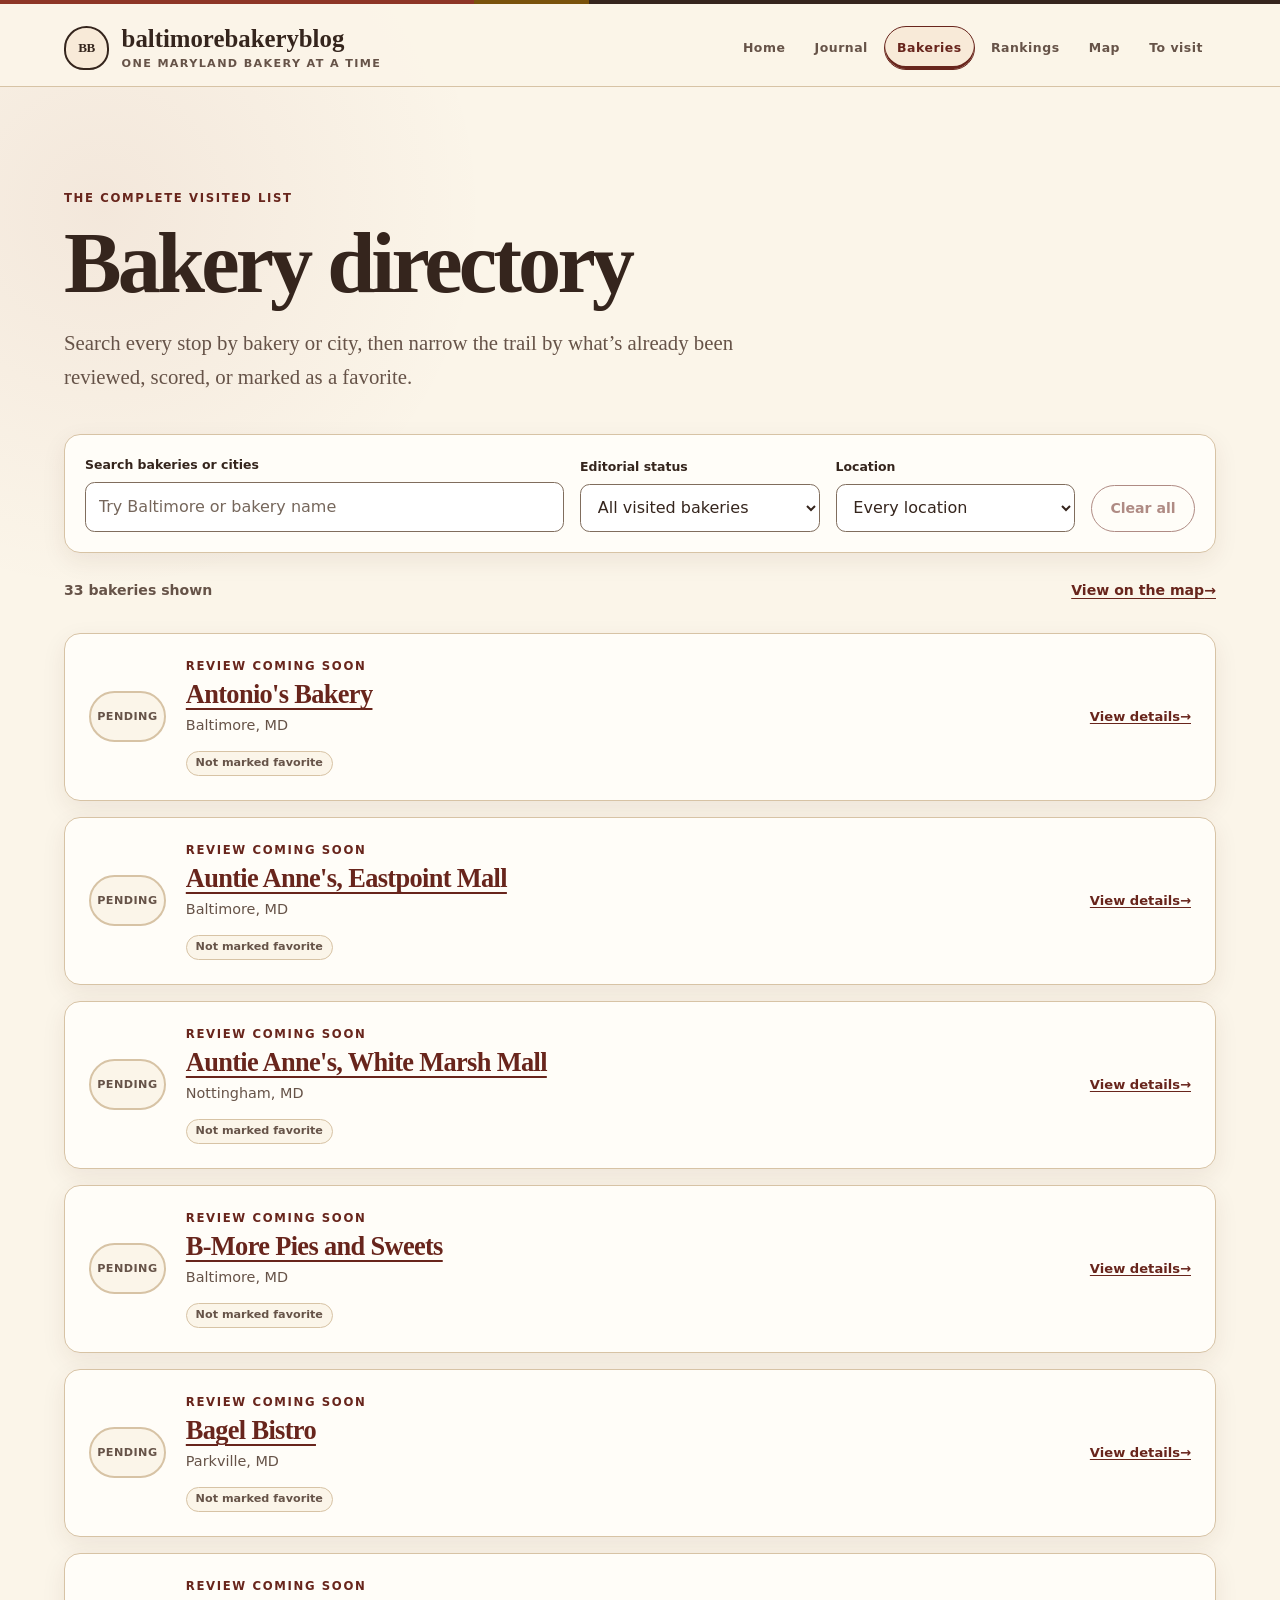
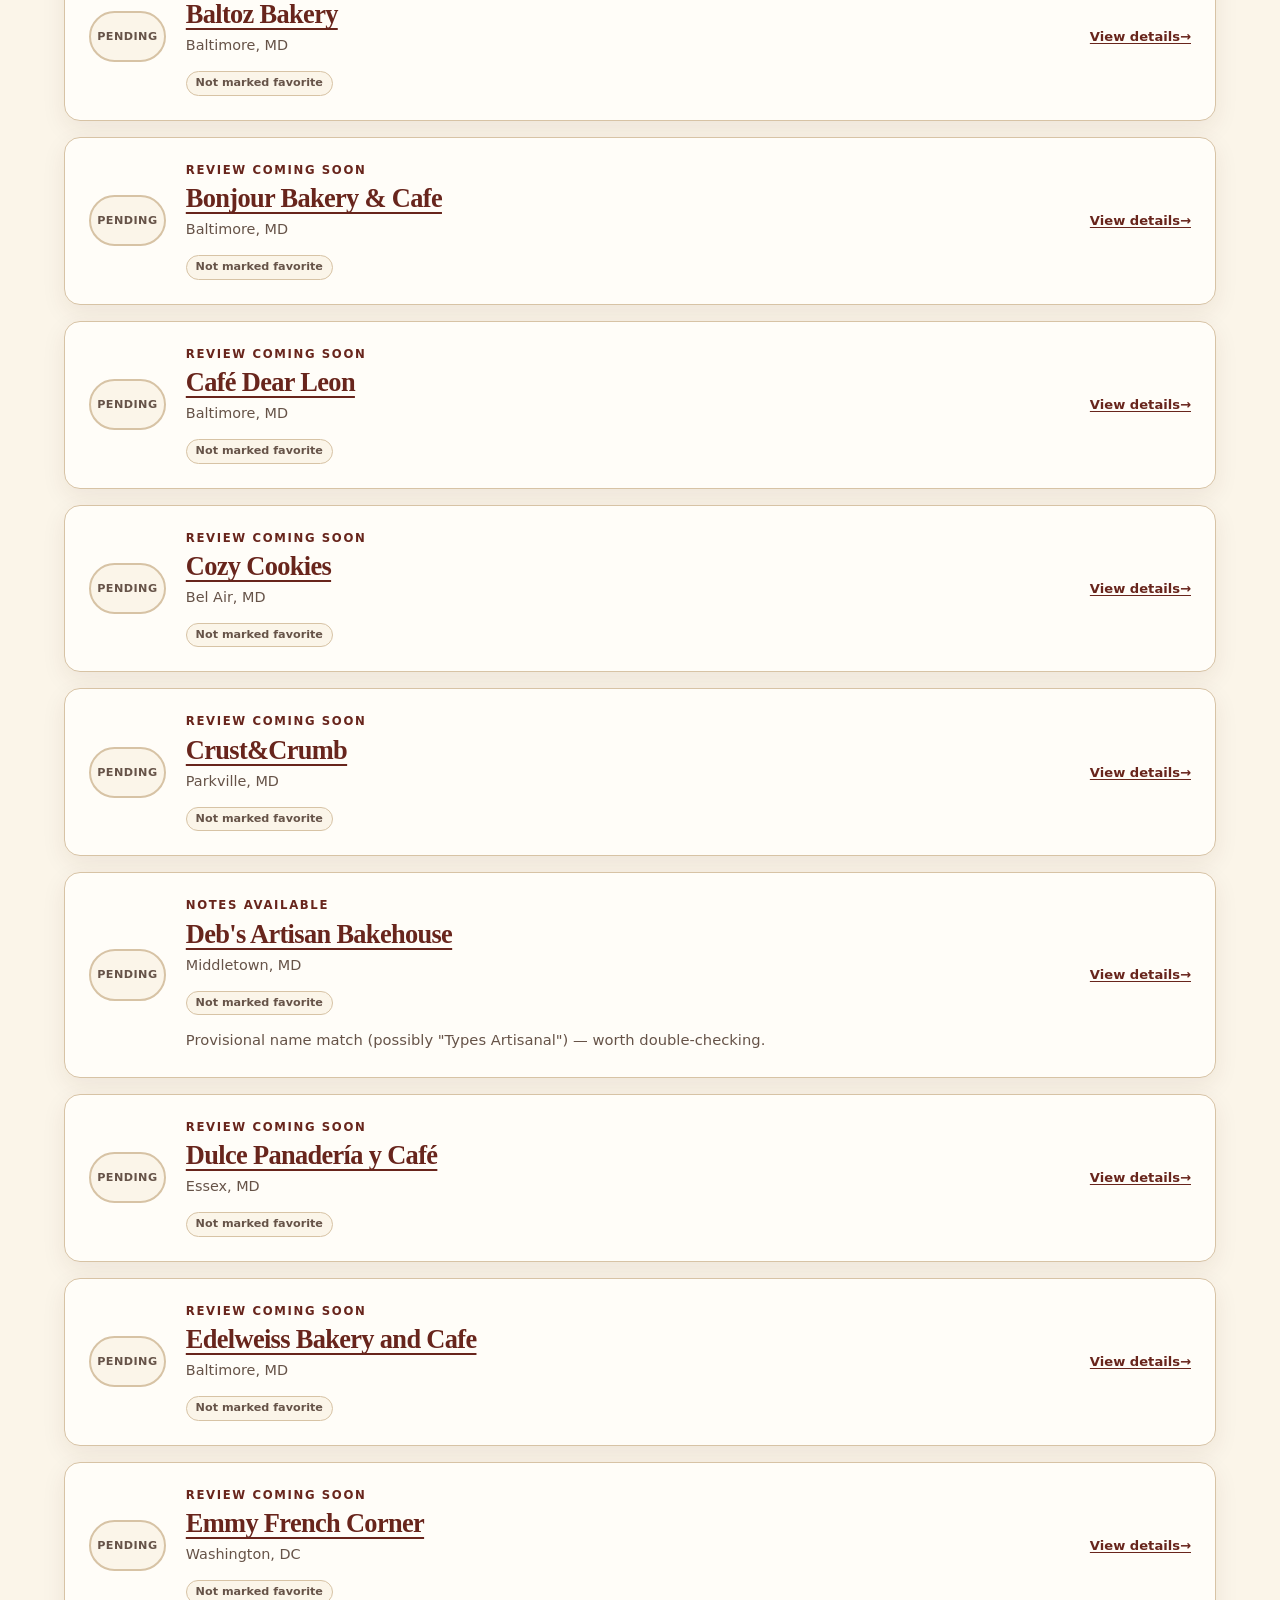
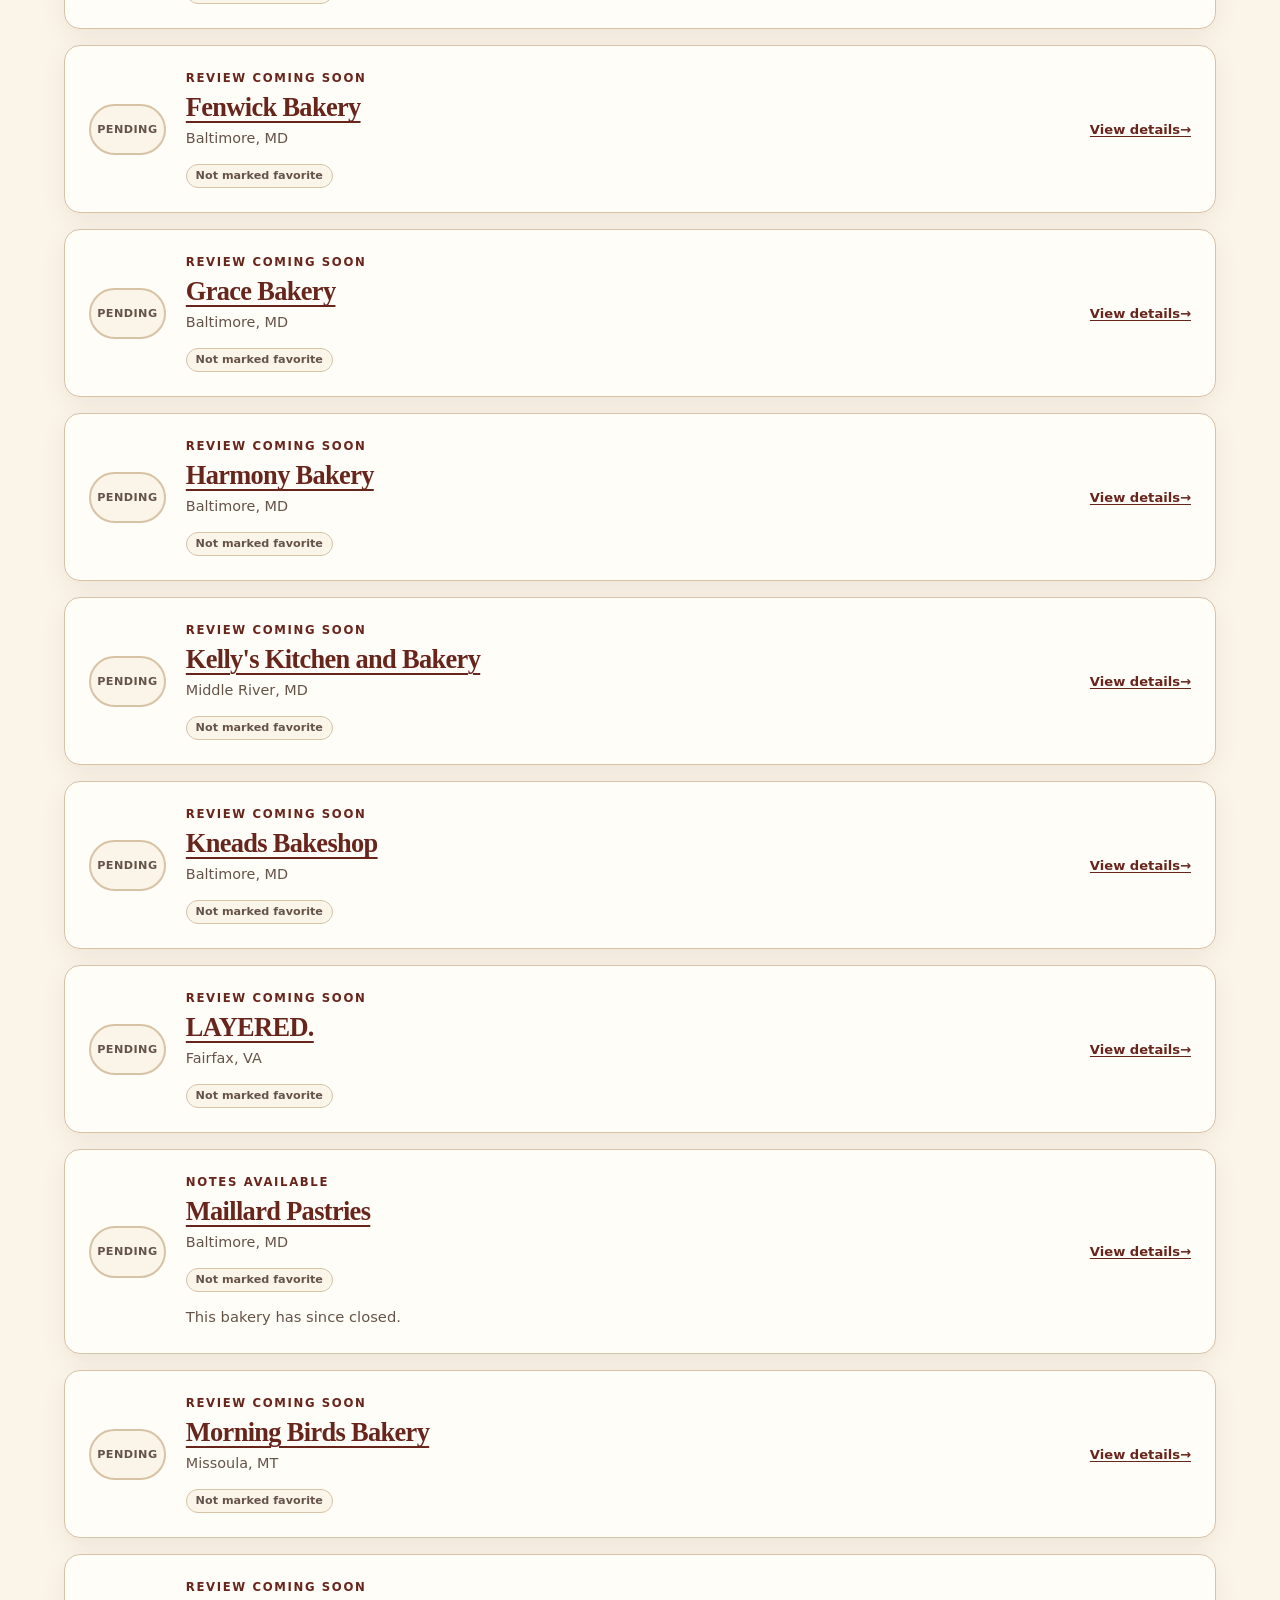
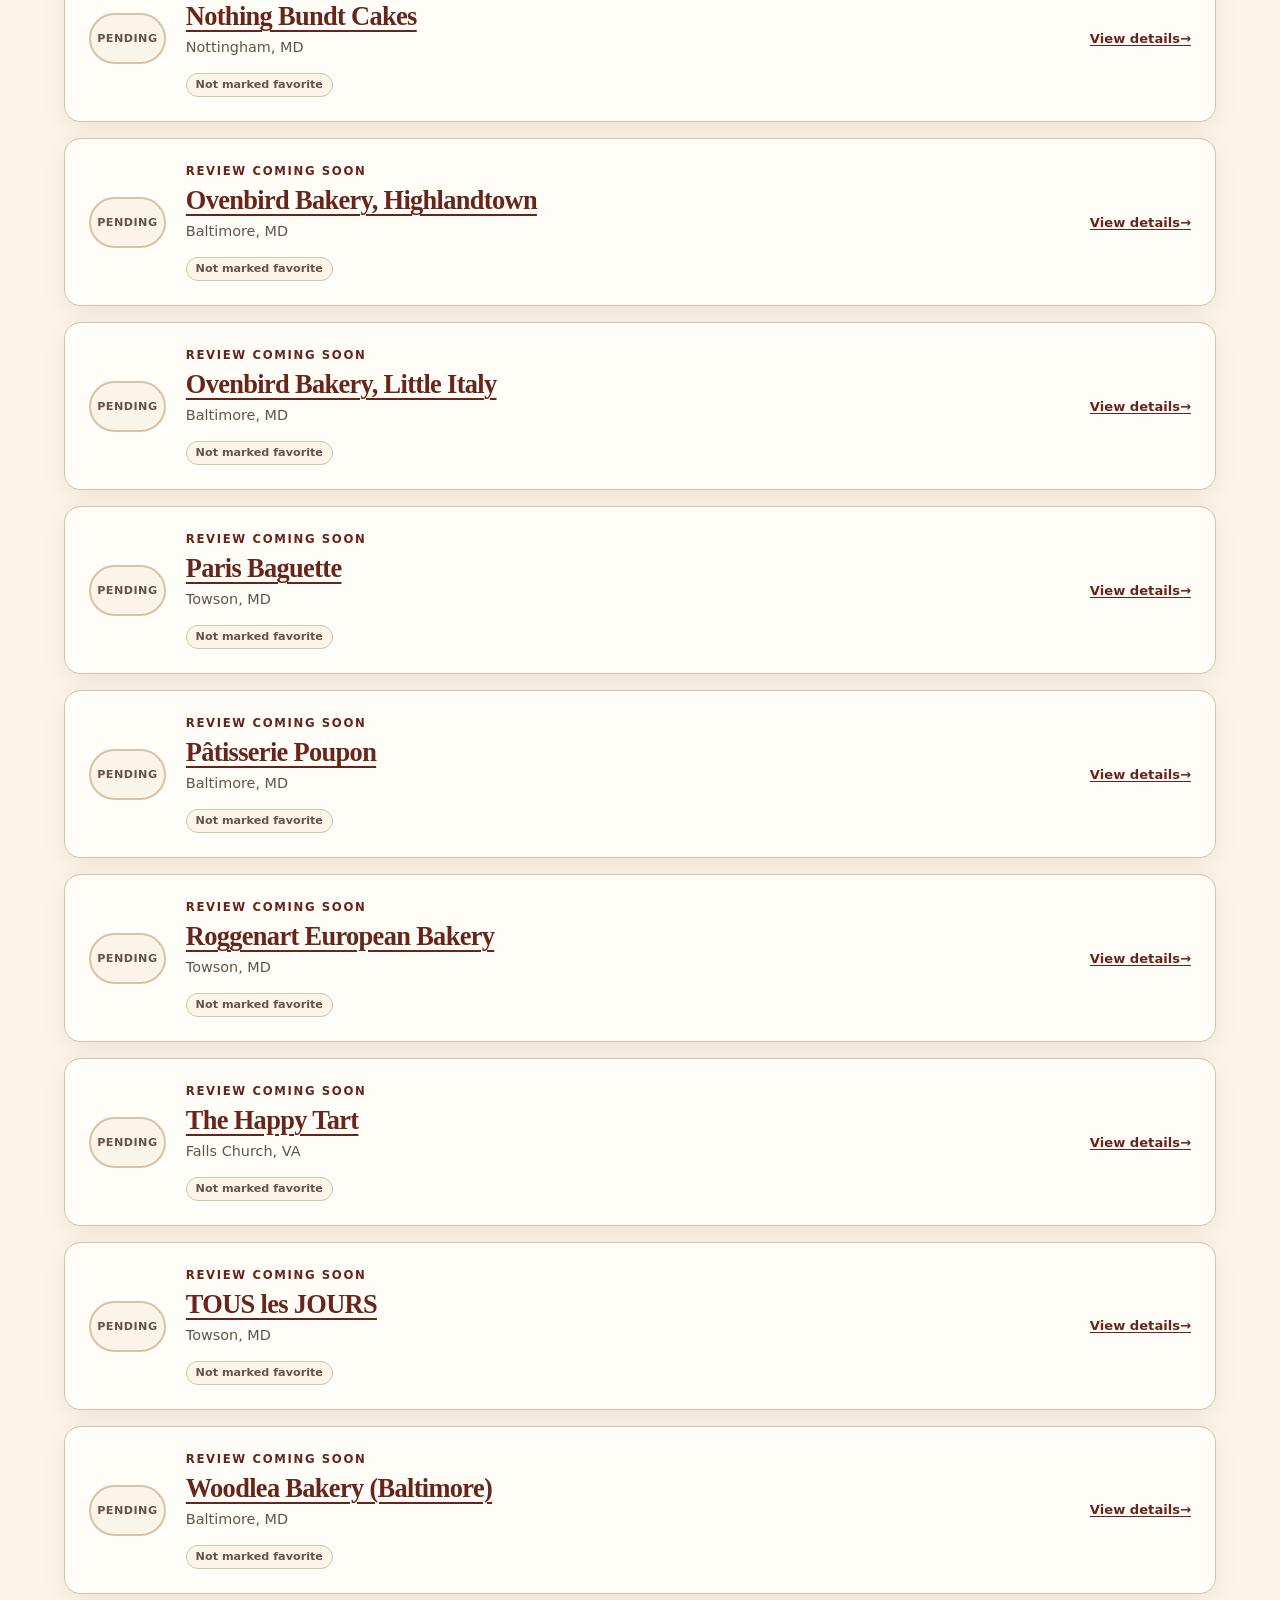
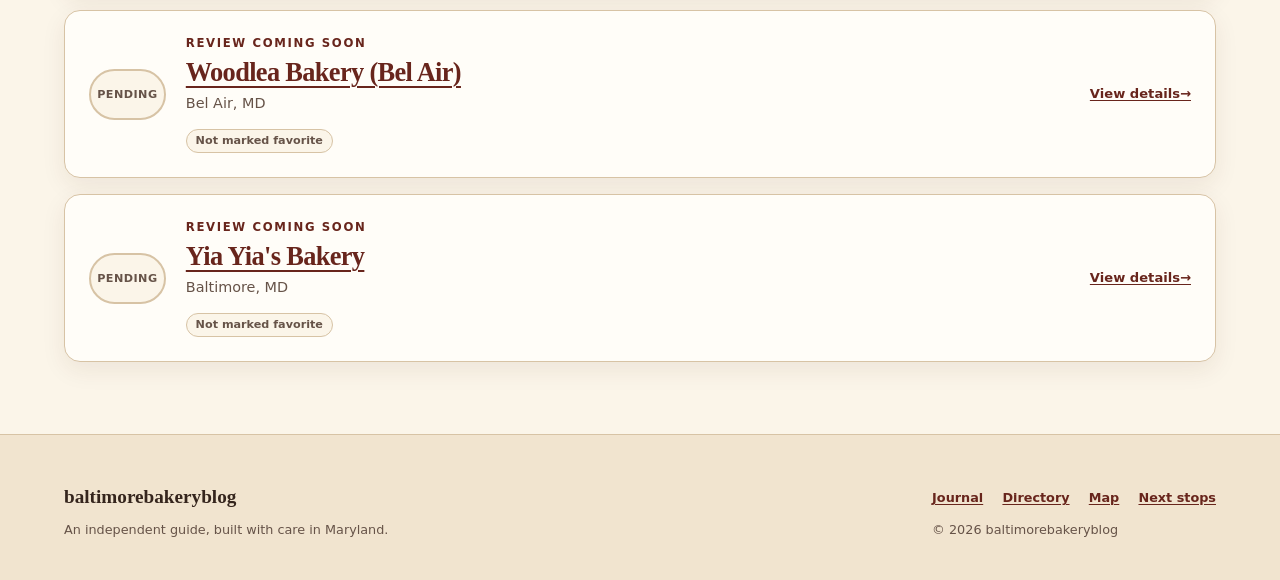
==== commit b61d9004: "Add first journal post Publish the Journal, feature “Why I Started a Bakery Blog” on the homepage, a" ====
--- a/bakeries.html
+++ b/bakeries.html
@@ -6,7 +6,7 @@
   <meta name="description" content="Search and filter every visited bakery on baltimorebakeryblog by name, city, review status, score, and favorite state.">
   <meta name="theme-color" content="#68251c">
   <title>Bakery Directory | baltimorebakeryblog</title>
-  <link rel="stylesheet" href="style.css">
+  <link rel="stylesheet" href="style.css?v=20260821-post1">
 </head>
 <body data-page="directory">
   <a class="skip-link" href="#main-content">Skip to main content</a>
@@ -19,6 +19,7 @@
         </a>
         <nav class="site-nav" aria-label="Primary navigation">
           <a href="index.html">Home</a>
+          <a href="blog.html">Journal</a>
           <a href="bakeries.html" aria-current="page">Bakeries</a>
           <a href="rankings.html">Rankings</a>
           <a href="map.html">Map</a>
@@ -69,11 +70,11 @@
     <footer class="site-footer">
       <div class="container footer-inner">
         <div><p class="footer-brand">baltimorebakeryblog</p><p class="footer-note">An independent guide, built with care in Maryland.</p></div>
-        <div><nav class="footer-links" aria-label="Footer navigation"><a href="bakeries.html">Directory</a><a href="map.html">Map</a><a href="to-visit.html">Next stops</a></nav><p class="footer-meta">&copy; 2026 baltimorebakeryblog</p></div>
+        <div><nav class="footer-links" aria-label="Footer navigation"><a href="blog.html">Journal</a><a href="bakeries.html">Directory</a><a href="map.html">Map</a><a href="to-visit.html">Next stops</a></nav><p class="footer-meta">&copy; 2026 baltimorebakeryblog</p></div>
       </div>
     </footer>
   </div>
   <script src="data.js" defer></script>
-  <script src="app.js" defer></script>
+  <script src="app.js?v=878b149" defer></script>
 </body>
 </html>
--- a/style.css
+++ b/style.css
@@ -458,6 +458,12 @@
   font-size: clamp(1.35rem, 3vw, 2rem);
 }
 
+.editorial-card h3 a {
+  display: inline-flex;
+  min-height: 44px;
+  align-items: center;
+}
+
 .editorial-card > p:last-child {
   margin-bottom: 0;
 }
@@ -518,6 +524,353 @@
   min-height: 2.75rem;
   align-items: center;
   font-weight: 800;
+}
+
+.journal-feature-section {
+  padding-block: clamp(2.75rem, 7vw, 5.5rem);
+}
+
+.journal-feature {
+  position: relative;
+  display: grid;
+  overflow: hidden;
+  grid-template-columns: minmax(0, 1.35fr) minmax(15rem, 0.65fr);
+  gap: clamp(2rem, 6vw, 5rem);
+  align-items: center;
+  padding: clamp(1.6rem, 5vw, 4rem);
+  border-radius: var(--radius-large);
+  background: var(--ink);
+  box-shadow: var(--shadow);
+  color: #fff;
+}
+
+.journal-feature::after {
+  position: absolute;
+  right: -4rem;
+  bottom: -6rem;
+  width: 17rem;
+  aspect-ratio: 1;
+  border: 1px solid rgba(255, 255, 255, 0.18);
+  border-radius: 50%;
+  box-shadow: inset 0 0 0 2rem var(--ink), inset 0 0 0 calc(2rem + 1px) rgba(255, 255, 255, 0.18);
+  content: "";
+}
+
+.journal-feature__copy {
+  position: relative;
+  z-index: 1;
+}
+
+.journal-feature .eyebrow,
+.article-hero .eyebrow {
+  color: #f4c795;
+}
+
+.journal-feature h2 {
+  max-width: 14ch;
+  margin-bottom: 1rem;
+  font-size: clamp(2rem, 5vw, 4rem);
+}
+
+.journal-feature h2 a {
+  color: #fff;
+  text-decoration-color: rgba(255, 255, 255, 0.45);
+}
+
+.journal-feature__copy > p:not(.eyebrow) {
+  max-width: 42rem;
+  color: #eadfce;
+  font-family: var(--serif);
+  font-size: 1.15rem;
+}
+
+.article-meta {
+  display: flex;
+  flex-wrap: wrap;
+  gap: 0.35rem 0.7rem;
+  align-items: center;
+  color: var(--ink-soft);
+  font-size: 0.78rem;
+  font-weight: 800;
+  letter-spacing: 0.04em;
+  text-transform: uppercase;
+}
+
+.journal-feature .article-meta {
+  margin-top: 1.5rem;
+  color: #d9cbb8;
+}
+
+.journal-feature .button--primary {
+  margin-top: 1.5rem;
+  border-color: #fff;
+  background: #fff;
+  color: var(--brick-dark);
+}
+
+.journal-feature__quote {
+  position: relative;
+  z-index: 1;
+  margin: 0;
+  padding: 1.5rem 0 1.5rem 1.5rem;
+  border-left: 1px solid rgba(255, 255, 255, 0.35);
+}
+
+.journal-feature__quote p {
+  margin: 0;
+  color: #fff;
+  font-family: var(--serif);
+  font-size: clamp(1.45rem, 3vw, 2.25rem);
+  font-style: italic;
+  line-height: 1.35;
+}
+
+.journal-intro {
+  max-width: 62rem;
+  padding-bottom: clamp(2rem, 5vw, 4rem);
+}
+
+.journal-index {
+  padding-bottom: var(--space-7);
+}
+
+.journal-card {
+  display: grid;
+  overflow: hidden;
+  grid-template-columns: auto minmax(0, 1.25fr) minmax(15rem, 0.6fr);
+  border: 1px solid var(--rule);
+  border-radius: var(--radius-large);
+  background: var(--surface);
+  box-shadow: var(--shadow);
+}
+
+.journal-card__number {
+  padding: 1.75rem 1.25rem;
+  border-right: 1px solid var(--rule);
+  color: var(--brick-dark);
+  font-family: var(--serif);
+  font-size: clamp(2rem, 5vw, 4rem);
+  font-weight: 800;
+  line-height: 1;
+}
+
+.journal-card__body {
+  padding: clamp(1.5rem, 4vw, 3rem);
+}
+
+.journal-card__body h2 {
+  max-width: 16ch;
+  margin-bottom: 1rem;
+  font-size: clamp(2rem, 5vw, 3.8rem);
+}
+
+.journal-card__body h2 a {
+  text-decoration-color: var(--rule);
+}
+
+.journal-deck {
+  max-width: 42rem;
+  color: var(--ink-soft);
+  font-family: var(--serif);
+  font-size: 1.12rem;
+  line-height: 1.65;
+}
+
+.journal-card__body .article-meta {
+  margin: 1.5rem 0;
+}
+
+.journal-card__quote {
+  display: grid;
+  margin: 0;
+  padding: clamp(1.5rem, 4vw, 2.5rem);
+  place-items: center;
+  border-left: 1px solid var(--rule);
+  background: var(--surface-warm);
+}
+
+.journal-card__quote p {
+  margin: 0;
+  color: var(--brick-dark);
+  font-family: var(--serif);
+  font-size: clamp(1.4rem, 3vw, 2.15rem);
+  font-style: italic;
+  line-height: 1.35;
+}
+
+.article-hero {
+  background:
+    radial-gradient(circle at 82% 22%, rgba(244, 199, 149, 0.12), transparent 18rem),
+    var(--ink);
+  color: #fff;
+}
+
+.article-hero__inner {
+  max-width: 68rem;
+  padding-block: clamp(2rem, 7vw, 6rem);
+}
+
+.article-hero .back-link {
+  margin-bottom: clamp(2rem, 5vw, 4rem);
+  color: #fff;
+}
+
+.article-hero h1 {
+  max-width: 12ch;
+  margin-bottom: 1.25rem;
+  color: #fff;
+  font-size: clamp(3rem, 9vw, 7.25rem);
+}
+
+.article-deck {
+  max-width: 47rem;
+  margin: 0;
+  color: #eadfce;
+  font-family: var(--serif);
+  font-size: clamp(1.15rem, 2.3vw, 1.55rem);
+  line-height: 1.6;
+}
+
+.article-hero .article-meta {
+  margin-top: 2rem;
+  color: #d9cbb8;
+}
+
+.article-layout {
+  display: grid;
+  grid-template-columns: minmax(0, var(--reading)) minmax(15rem, 0.45fr);
+  gap: clamp(2.5rem, 8vw, 7rem);
+  align-items: start;
+  justify-content: center;
+  padding-block: clamp(3.5rem, 9vw, 7.5rem);
+}
+
+.article-body {
+  min-width: 0;
+}
+
+.article-body > p {
+  margin: 0 0 1.55rem;
+  font-family: var(--serif);
+  font-size: clamp(1.08rem, 2vw, 1.22rem);
+  line-height: 1.85;
+}
+
+.article-body .article-lede {
+  color: var(--brick-dark);
+  font-size: clamp(1.35rem, 3vw, 1.75rem);
+  line-height: 1.65;
+}
+
+.article-divider {
+  display: flex;
+  align-items: center;
+  justify-content: center;
+  margin: clamp(2.5rem, 7vw, 4.5rem) 0;
+}
+
+.article-divider::before,
+.article-divider::after {
+  width: 3rem;
+  height: 1px;
+  background: var(--rule);
+  content: "";
+}
+
+.article-divider span {
+  width: 0.55rem;
+  height: 0.55rem;
+  margin-inline: 0.75rem;
+  border: 1px solid var(--brick-dark);
+  transform: rotate(45deg);
+}
+
+.article-pullquote {
+  margin: clamp(3rem, 7vw, 5rem) 0;
+  padding: 2rem 0;
+  border-block: 1px solid var(--rule);
+}
+
+.article-pullquote p {
+  margin: 0;
+  color: var(--brick-dark);
+  font-family: var(--serif);
+  font-size: clamp(1.55rem, 4vw, 2.45rem);
+  font-style: italic;
+  line-height: 1.45;
+}
+
+.article-body .article-emphasis {
+  margin-block: 2.5rem;
+  color: var(--ink);
+  font-size: clamp(1.7rem, 4vw, 2.5rem);
+  font-style: italic;
+  font-weight: 700;
+  line-height: 1.35;
+}
+
+.word-note {
+  margin-block: clamp(3rem, 7vw, 5rem);
+  padding: clamp(1.5rem, 4vw, 2.75rem);
+  border: 1px solid var(--rule);
+  border-radius: var(--radius-large);
+  background: var(--surface-warm);
+}
+
+.word-note h2 {
+  margin-bottom: 1.2rem;
+}
+
+.word-note > p:last-child {
+  margin-bottom: 0;
+}
+
+.article-ending {
+  margin-top: clamp(3rem, 8vw, 6rem);
+  padding-left: clamp(1.25rem, 4vw, 2.5rem);
+  border-left: 4px solid var(--brick-dark);
+}
+
+.article-ending p {
+  margin: 0;
+  font-family: var(--serif);
+  font-size: clamp(1.7rem, 5vw, 3.25rem);
+  font-weight: 800;
+  line-height: 1.25;
+}
+
+.article-ending p:last-child {
+  color: var(--brick-dark);
+  font-style: italic;
+}
+
+.article-rail {
+  position: sticky;
+  top: 2rem;
+  padding: 1.5rem;
+  border-top: 3px solid var(--brick-dark);
+  background: var(--surface-warm);
+}
+
+.article-rail > p:not(.eyebrow) {
+  color: var(--ink-soft);
+}
+
+.next-essay {
+  display: flex;
+  gap: 2rem;
+  align-items: center;
+  justify-content: space-between;
+  margin-bottom: var(--space-7);
+  padding: clamp(1.5rem, 5vw, 3rem);
+  border: 1px solid var(--rule);
+  border-radius: var(--radius-large);
+  background: var(--paper-deep);
+}
+
+.next-essay h2,
+.next-essay p {
+  margin-bottom: 0;
 }
 
 .page-intro {
@@ -1151,7 +1504,10 @@
 
   .hero,
   .home-grid,
-  .rankings-layout {
+  .rankings-layout,
+  .journal-feature,
+  .journal-card,
+  .article-layout {
     grid-template-columns: 1fr;
   }
 
@@ -1161,6 +1517,25 @@
 
   .hero-note {
     max-width: 35rem;
+  }
+
+  .journal-feature__quote {
+    border-top: 1px solid rgba(255, 255, 255, 0.35);
+    border-left: 0;
+  }
+
+  .journal-card__number {
+    border-right: 0;
+    border-bottom: 1px solid var(--rule);
+  }
+
+  .journal-card__quote {
+    border-top: 1px solid var(--rule);
+    border-left: 0;
+  }
+
+  .article-rail {
+    position: static;
   }
 
   .filters {
@@ -1241,9 +1616,22 @@
 
   .backlog-card,
   .next-stop,
+  .next-essay,
   .footer-inner {
     align-items: start;
     flex-direction: column;
+  }
+
+  .journal-feature {
+    padding: 1.5rem;
+  }
+
+  .article-hero__inner {
+    padding-top: 1.5rem;
+  }
+
+  .article-pullquote {
+    margin-block: 2.5rem;
   }
 
   .footer-inner {
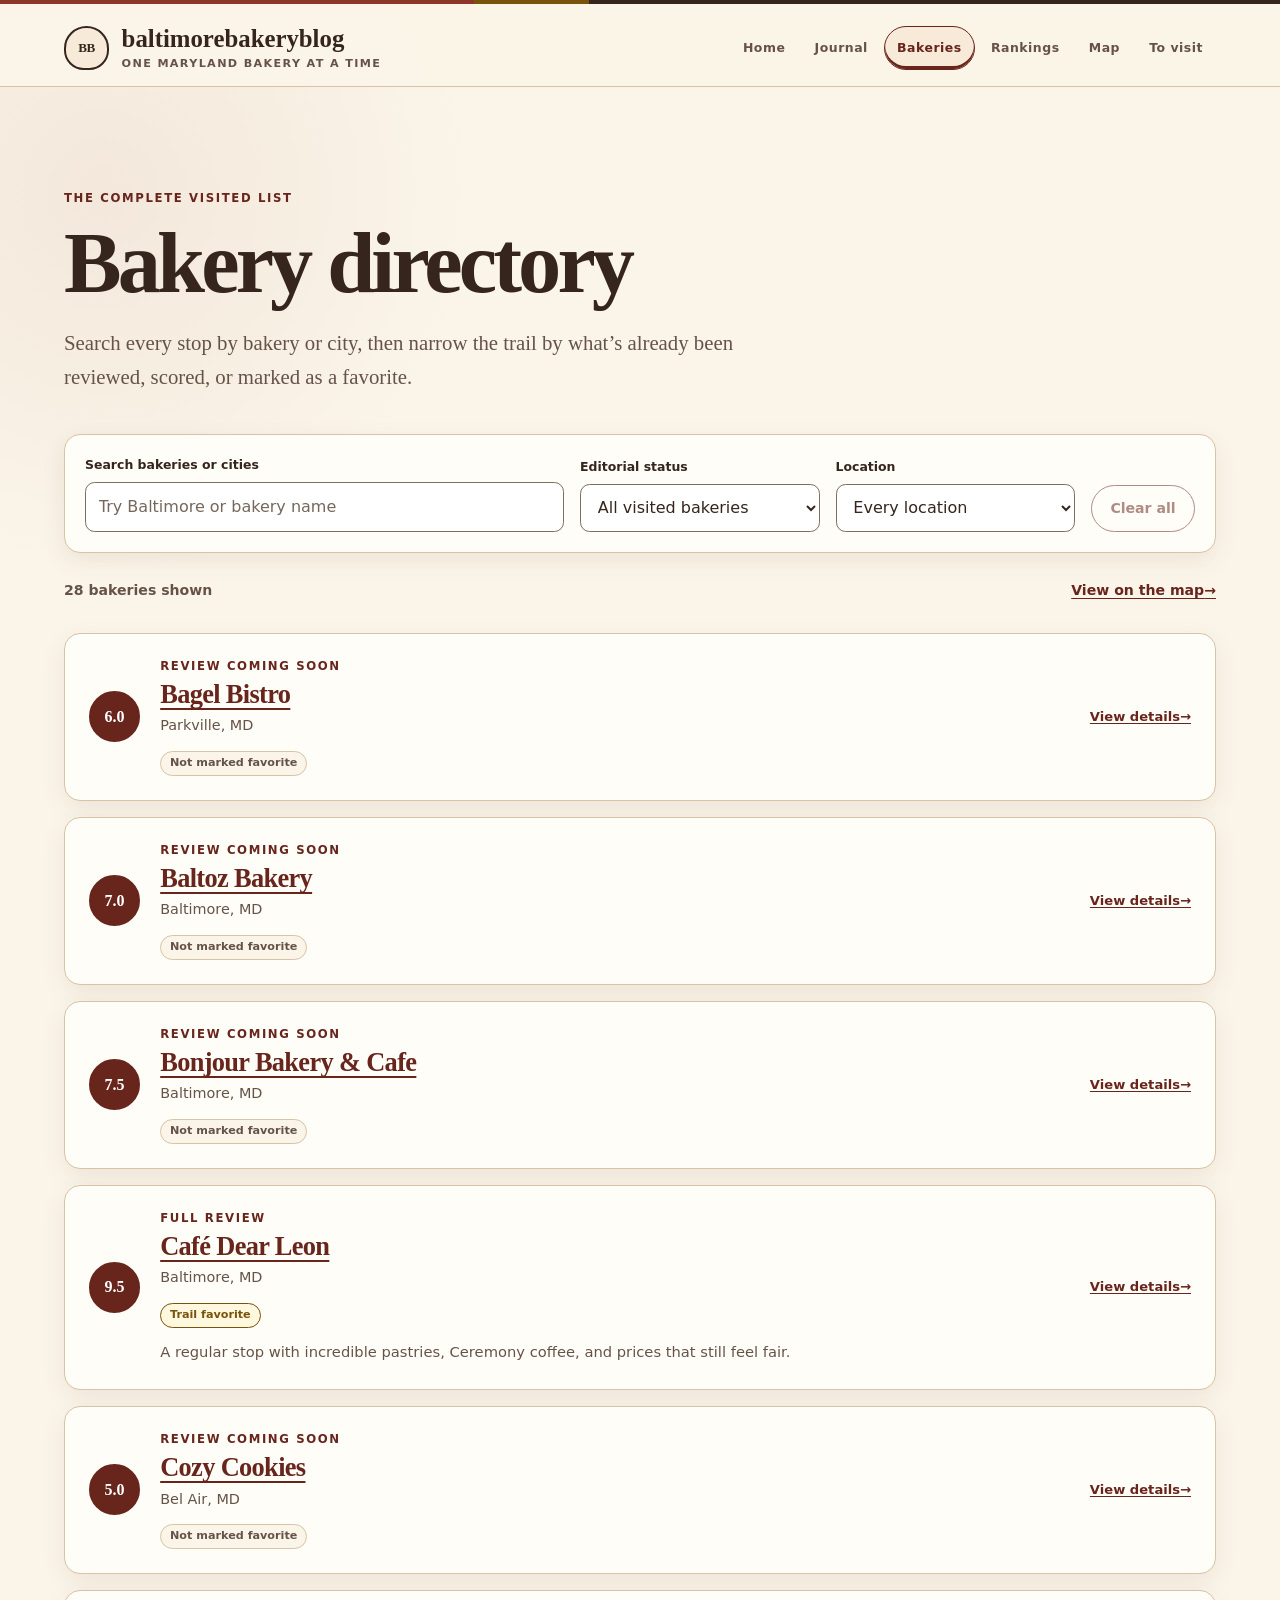
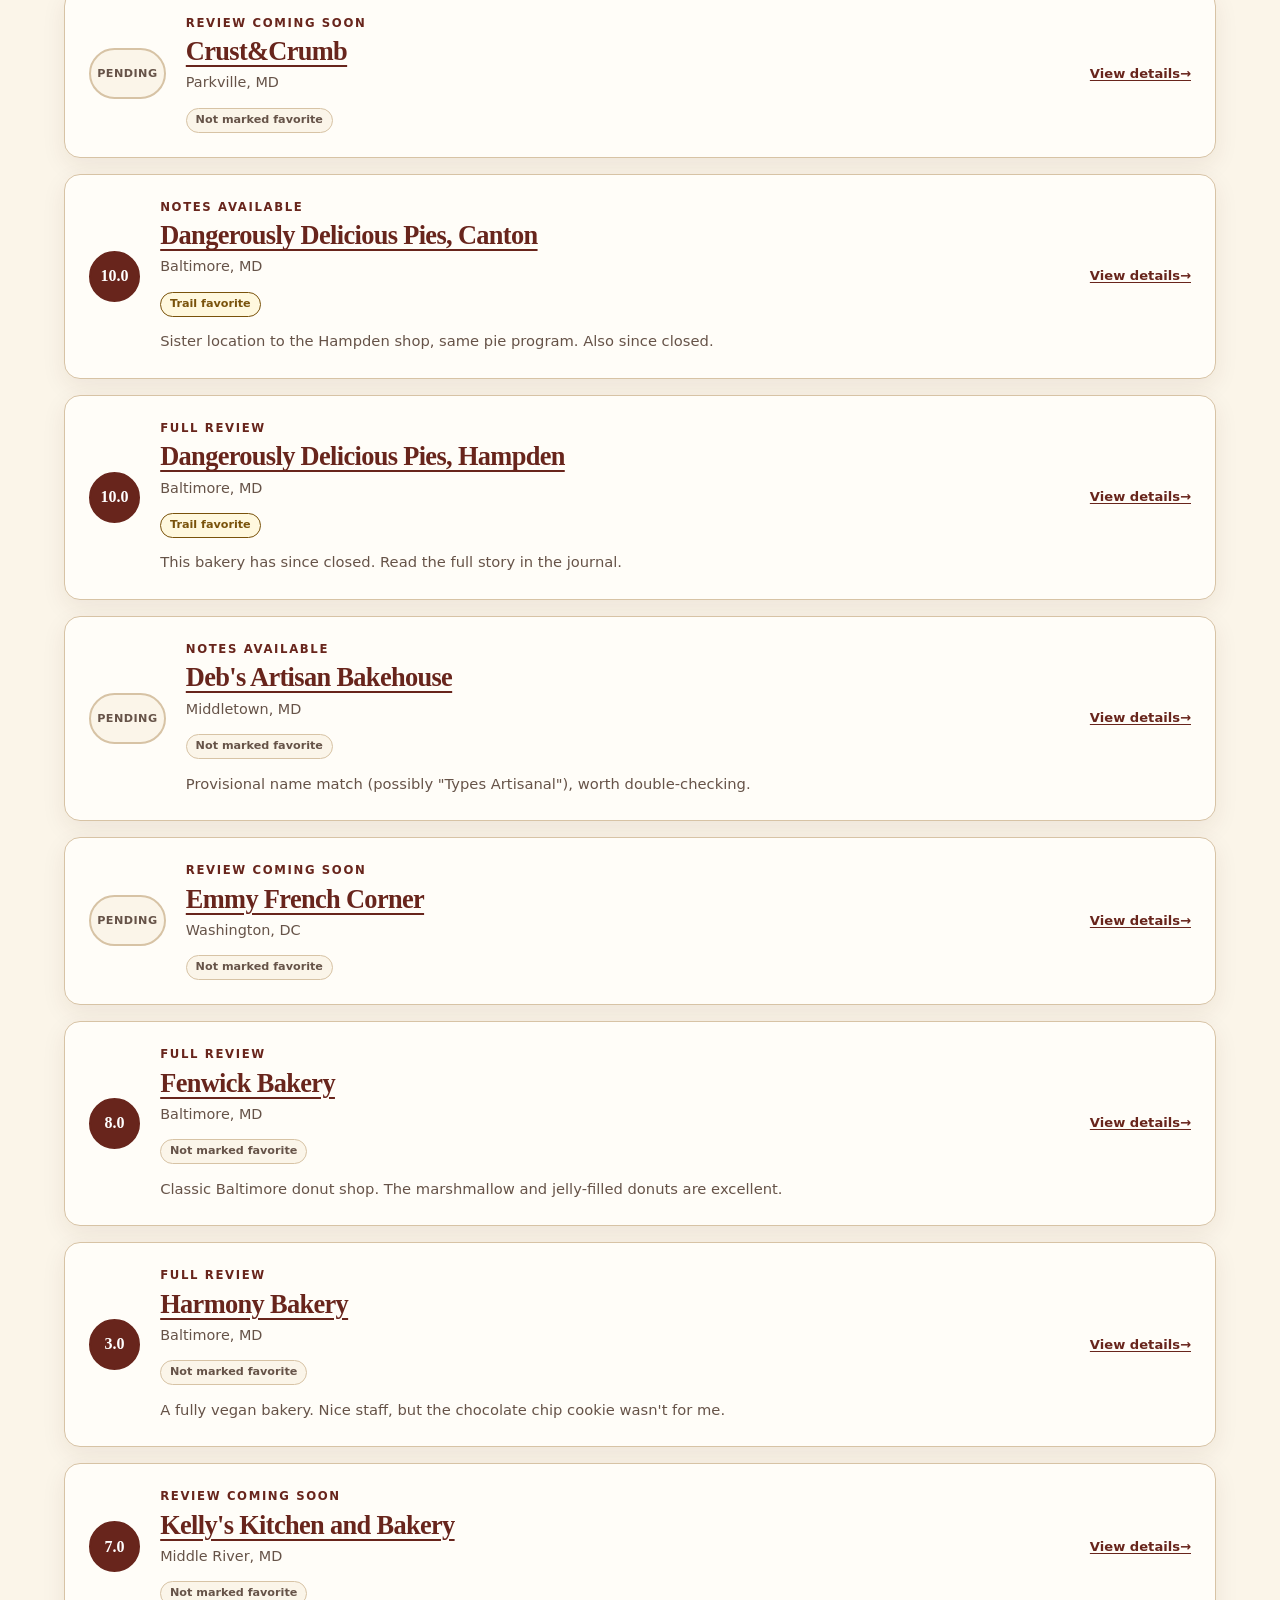
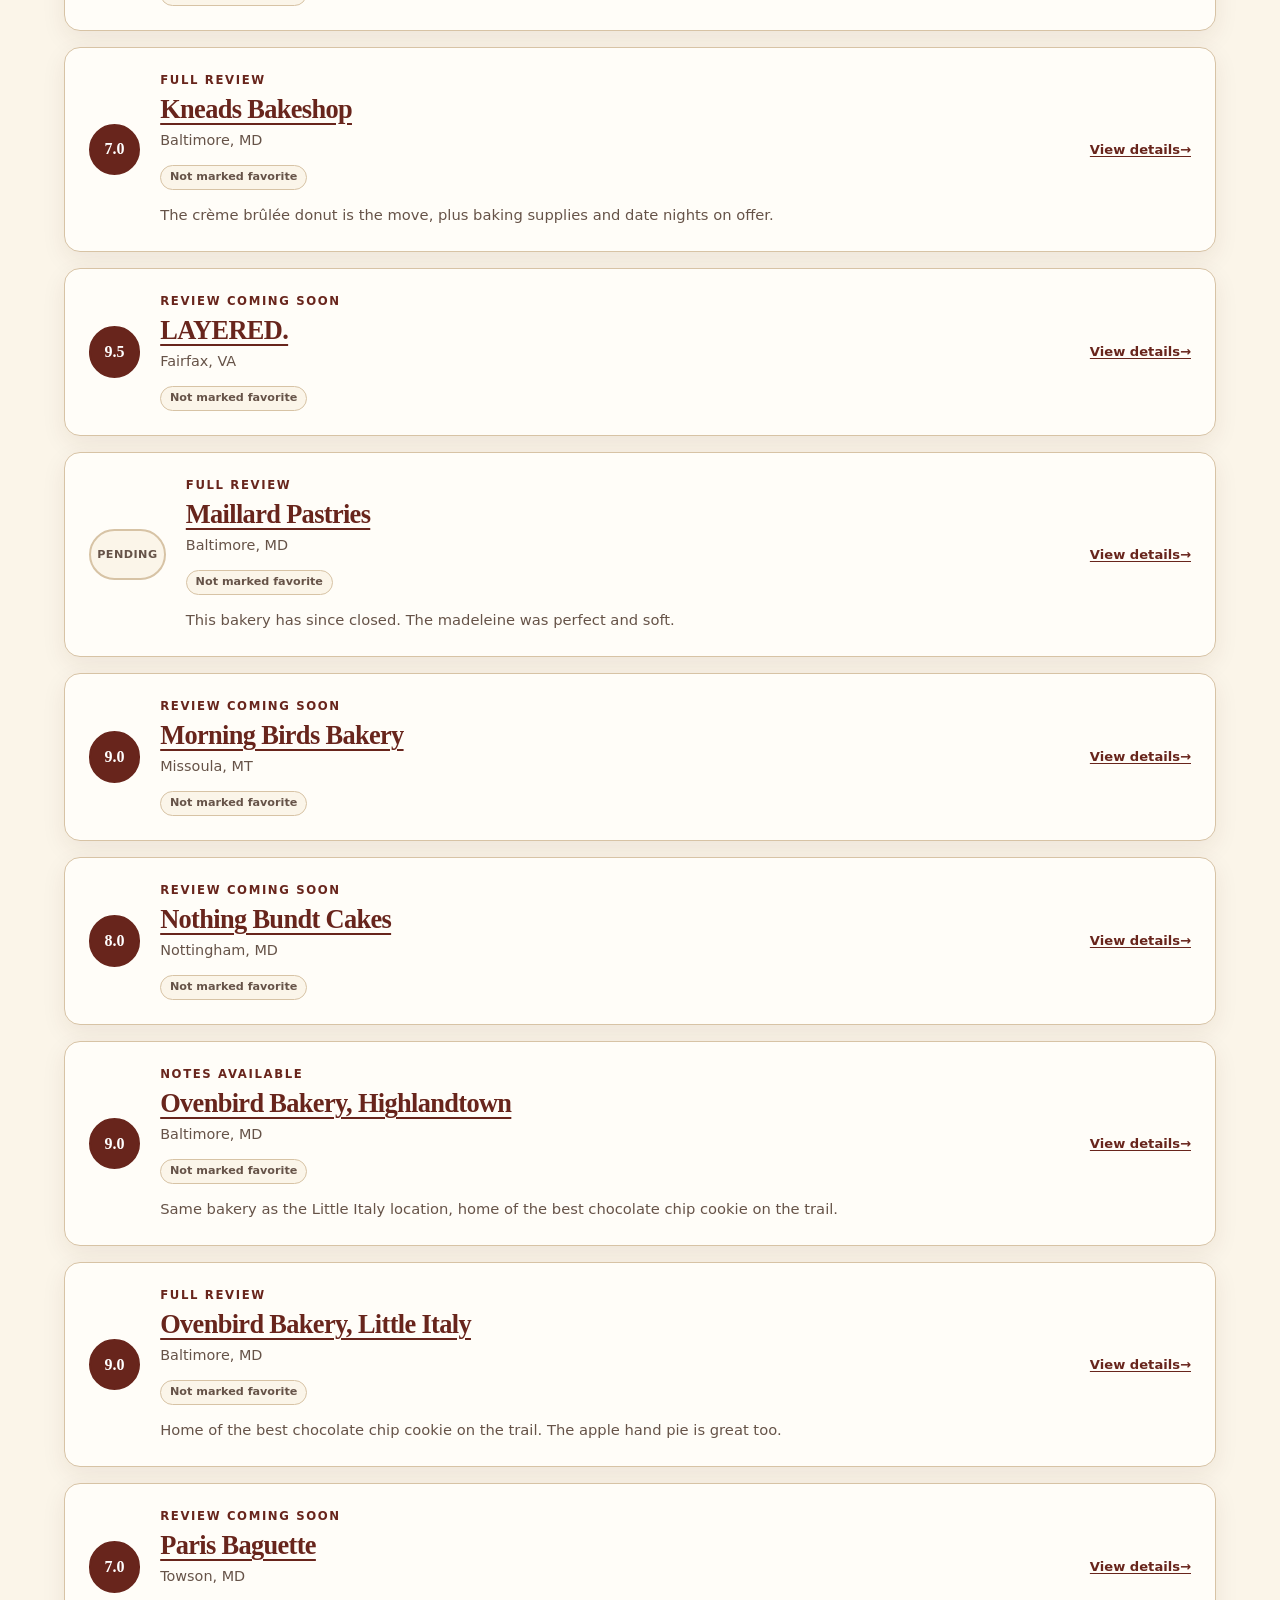
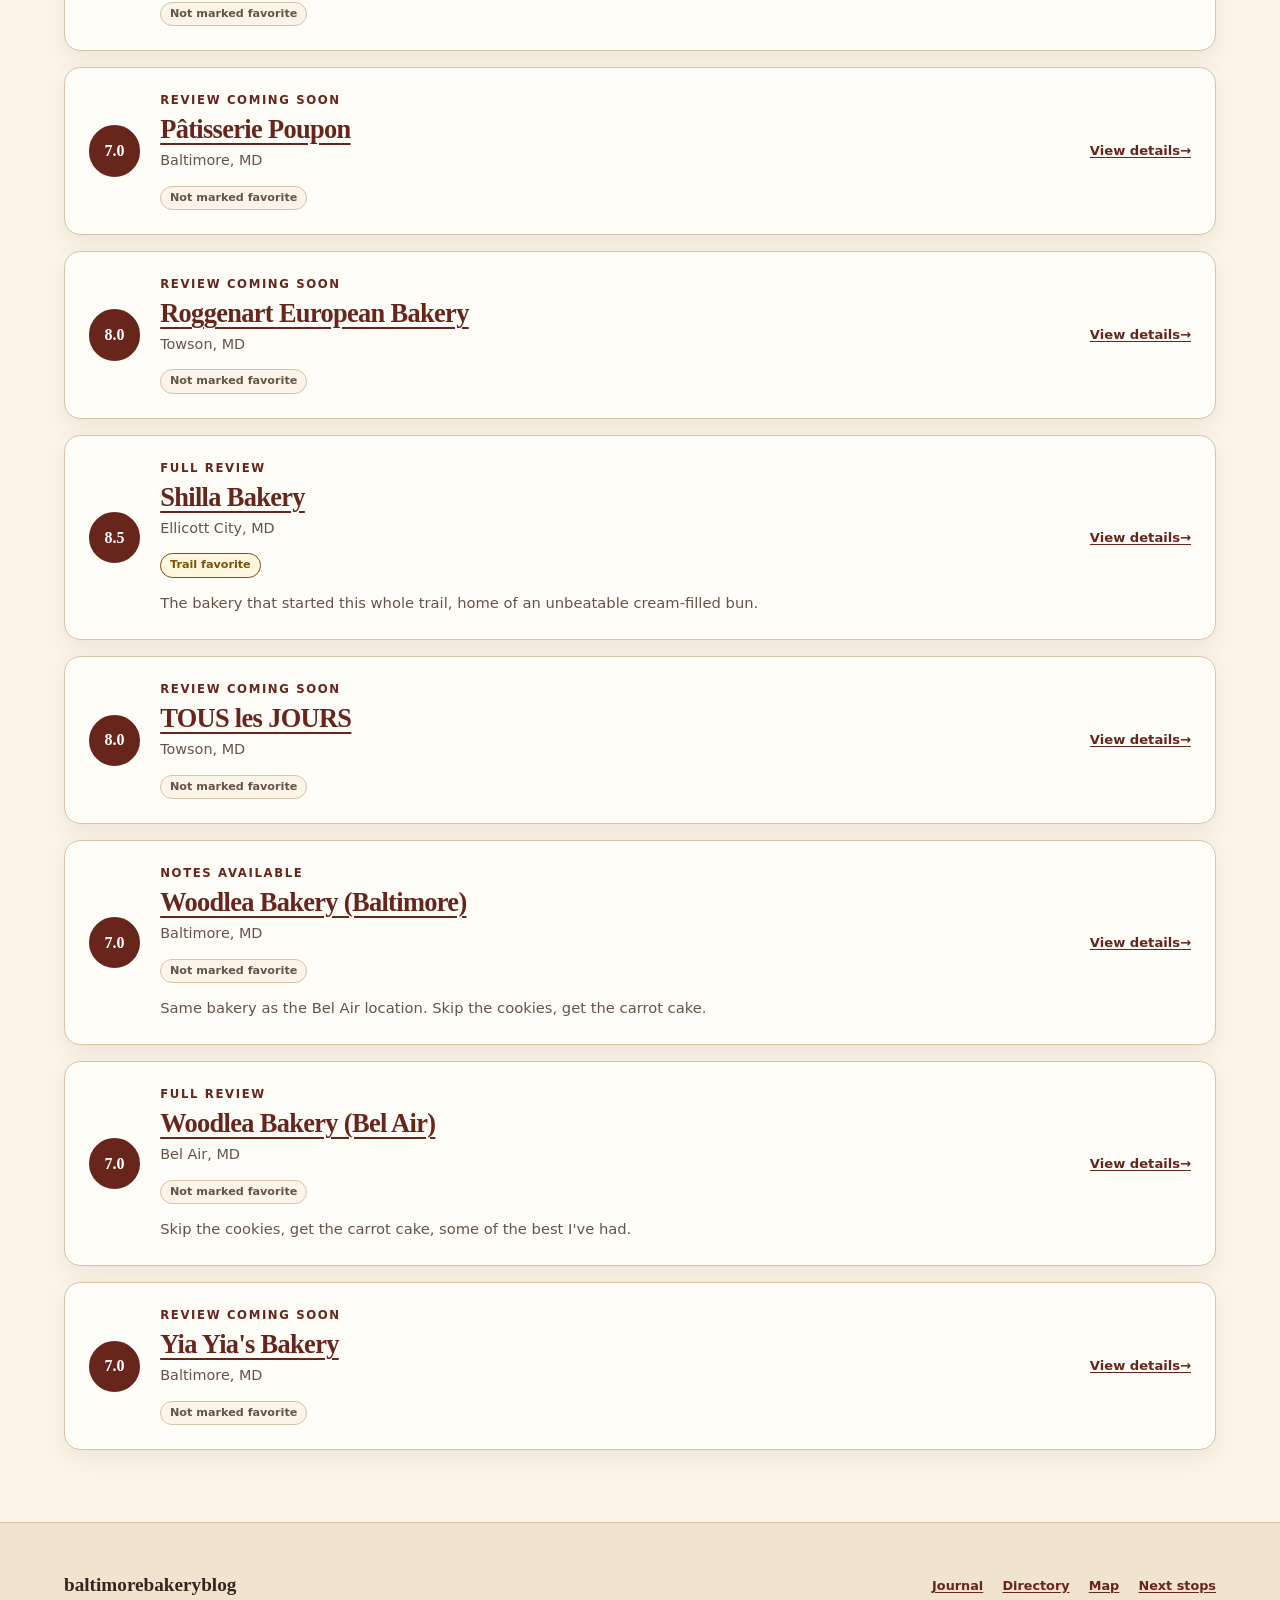
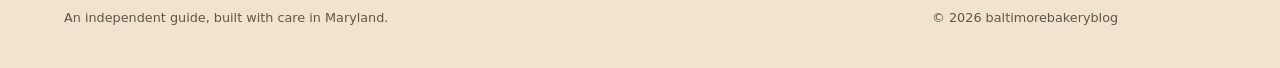
==== commit 6d16a615: "Add SEO/social metadata, a custom 404 page, and pin Leaflet with SRI Every page now has a canonical " ====
--- a/bakeries.html
+++ b/bakeries.html
@@ -5,8 +5,14 @@
   <meta name="viewport" content="width=device-width, initial-scale=1">
   <meta name="description" content="Search and filter every visited bakery on baltimorebakeryblog by name, city, review status, score, and favorite state.">
   <meta name="theme-color" content="#68251c">
+  <link rel="canonical" href="https://baltimorebakeryblog.github.io/bakeries.html">
+  <meta property="og:title" content="Bakery Directory">
+  <meta property="og:description" content="Search and filter every visited bakery on baltimorebakeryblog by name, city, review status, score, and favorite state.">
+  <meta property="og:type" content="website">
+  <meta property="og:url" content="https://baltimorebakeryblog.github.io/bakeries.html">
   <title>Bakery Directory | baltimorebakeryblog</title>
   <link rel="stylesheet" href="style.css?v=20260821-post1">
+  <link rel="icon" href="data:image/svg+xml,%3Csvg%20xmlns%3D%22http%3A//www.w3.org/2000/svg%22%20viewBox%3D%220%200%20100%20100%22%3E%3Ctext%20y%3D%22.9em%22%20font-size%3D%2290%22%3E%F0%9F%A5%90%3C/text%3E%3C/svg%3E">
 </head>
 <body data-page="directory">
   <a class="skip-link" href="#main-content">Skip to main content</a>
--- a/style.css
+++ b/style.css
@@ -1,4 +1,4 @@
-/* baltimorebakeryblog — responsive editorial design system */
+/* baltimorebakeryblog: responsive editorial design system */
 
 :root {
   --paper: #fbf5e9;
@@ -637,10 +637,16 @@
 .journal-card {
   display: grid;
   overflow: hidden;
-  grid-template-columns: auto minmax(0, 1.25fr) minmax(15rem, 0.6fr);
+  grid-template-columns: auto minmax(0, 1fr);
   border: 1px solid var(--rule);
   border-radius: var(--radius-large);
   background: var(--surface);
+  box-shadow: var(--shadow-small);
+}
+
+.journal-card--featured {
+  grid-template-columns: auto minmax(0, 1.25fr) minmax(15rem, 0.6fr);
+  border-color: var(--brick-dark);
   box-shadow: var(--shadow);
 }
 
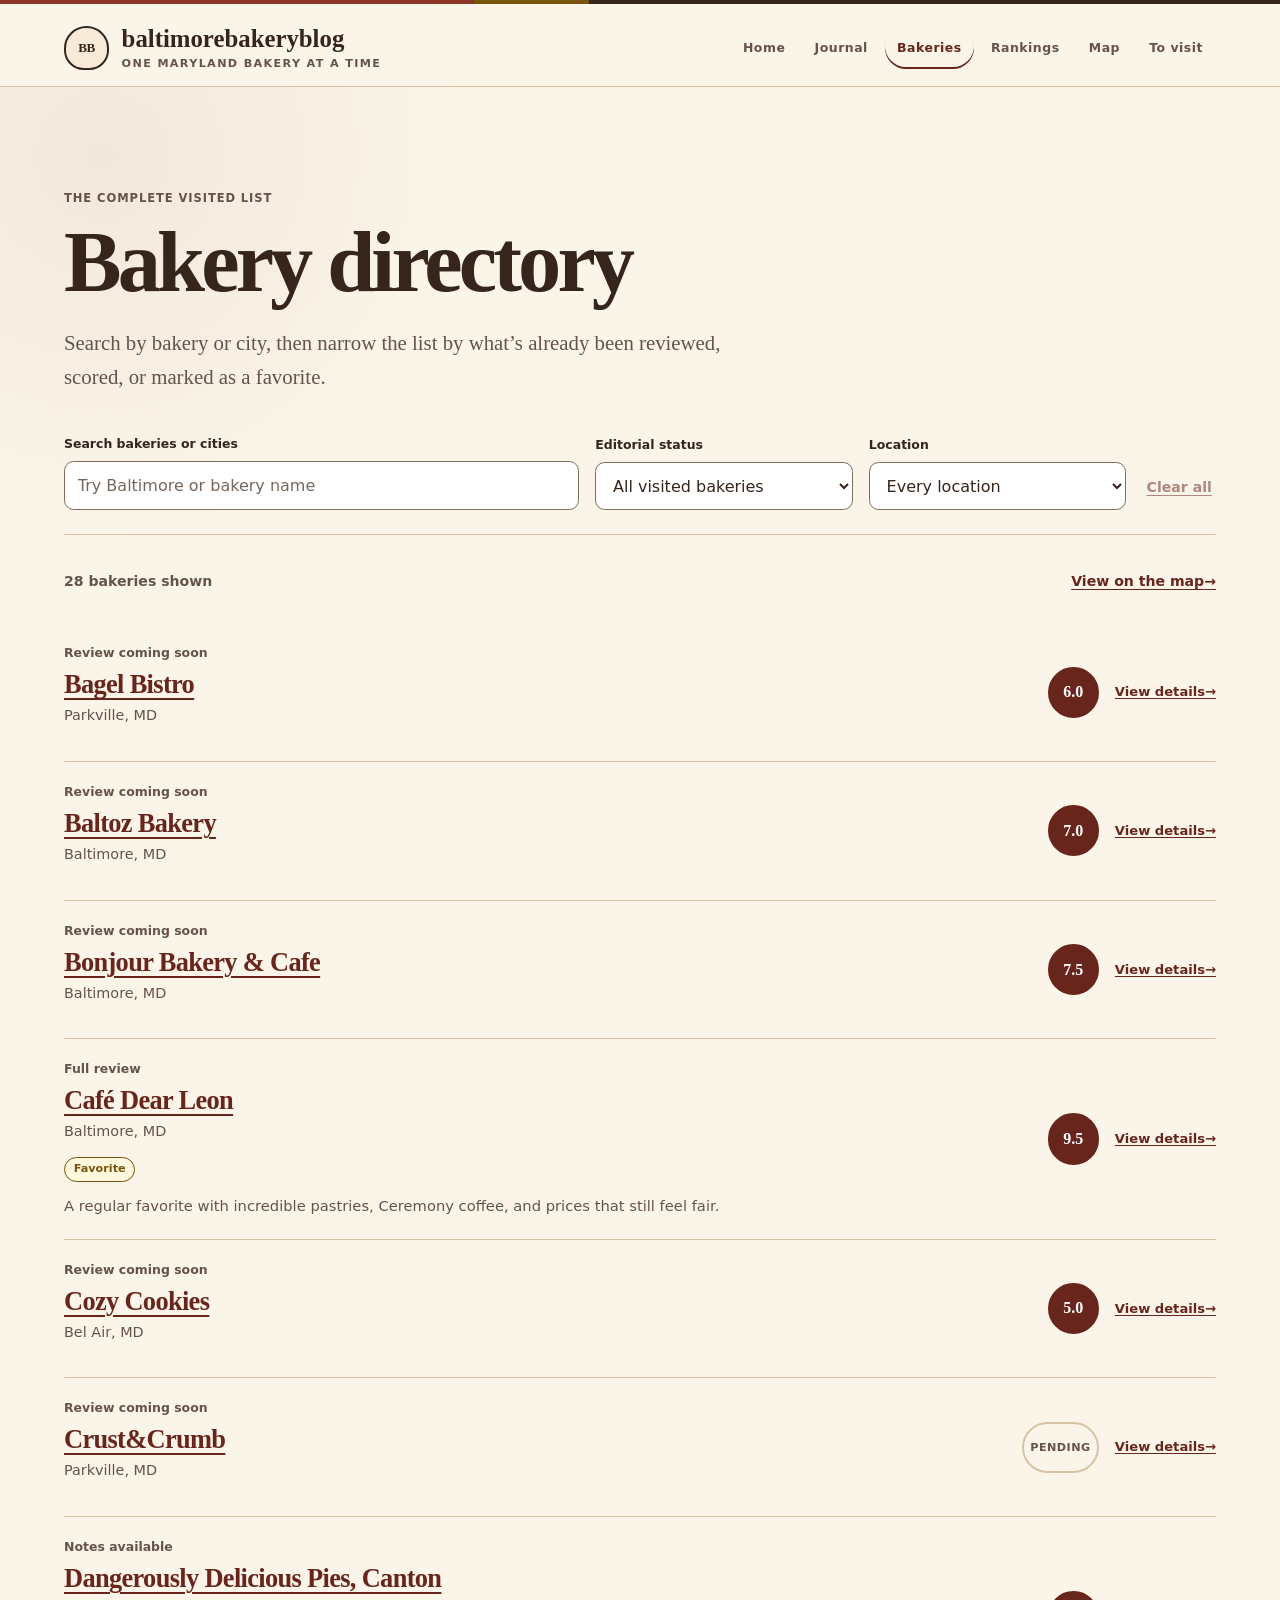
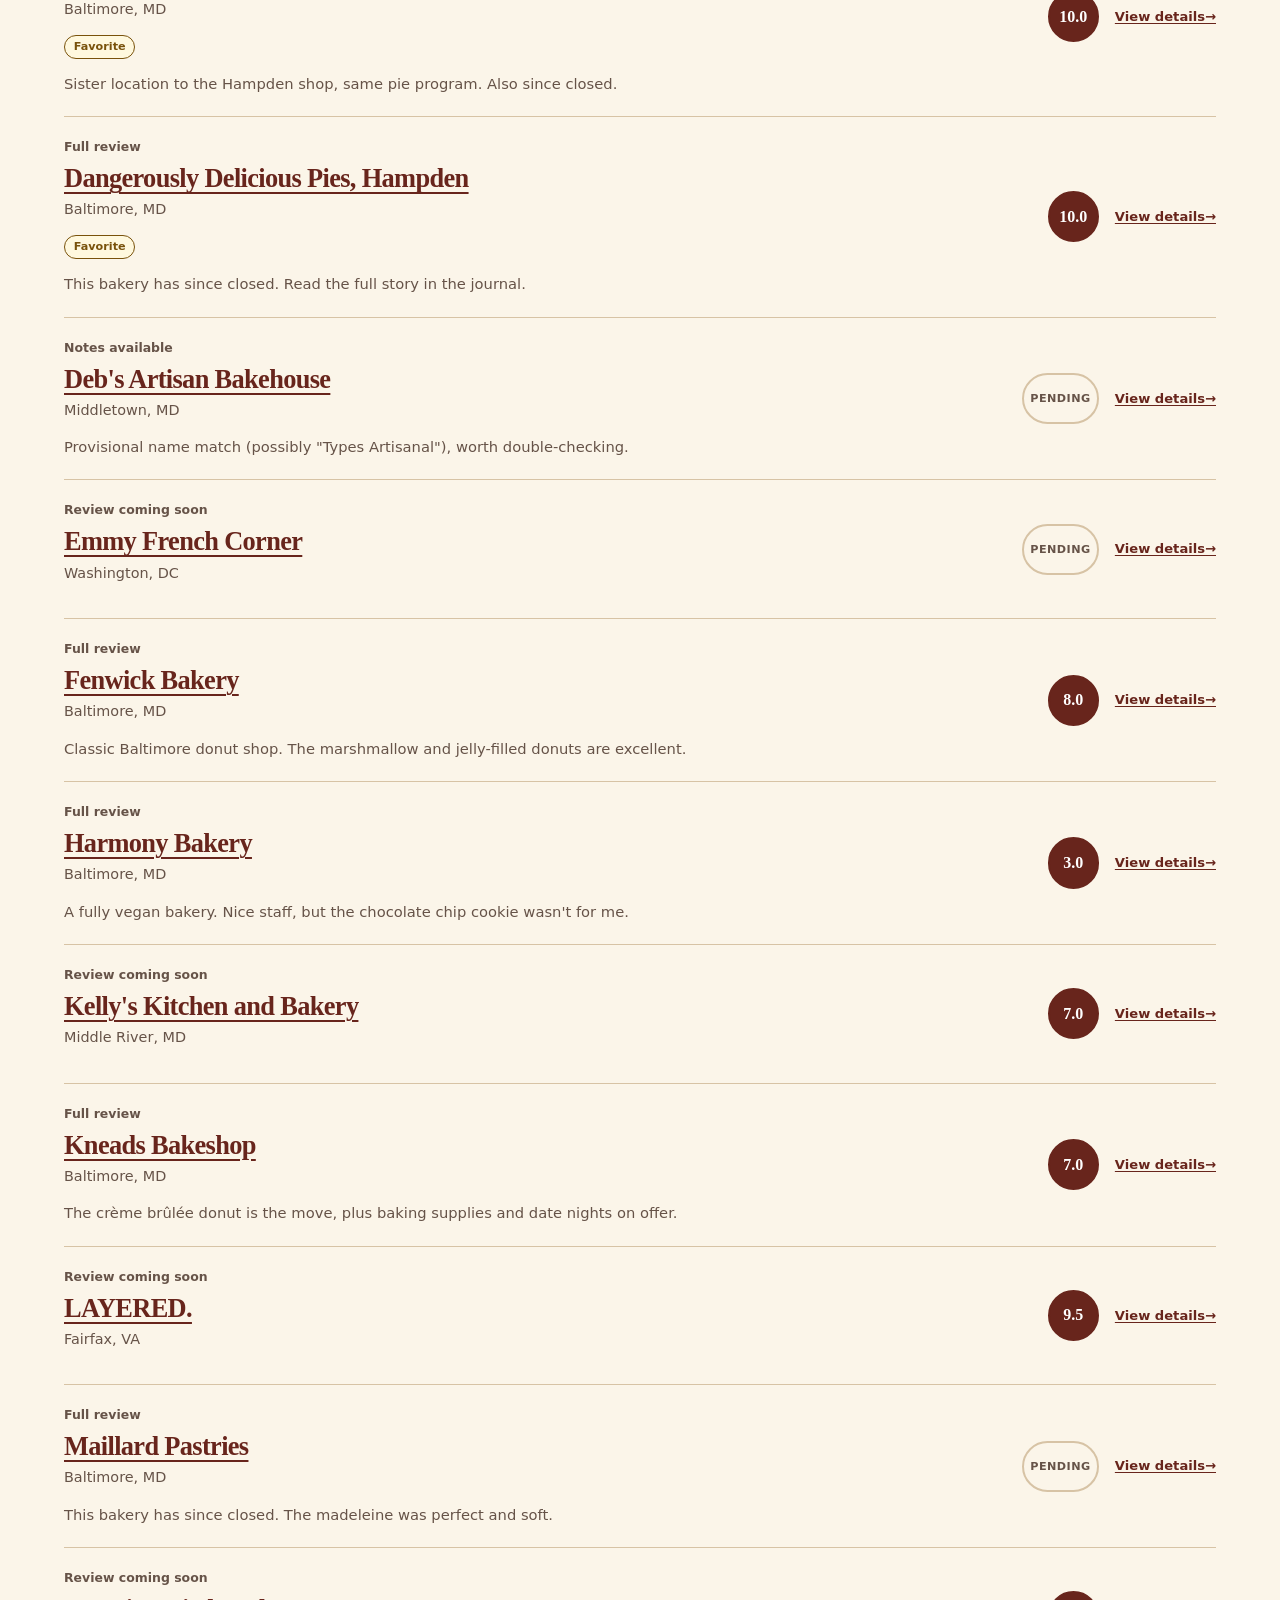
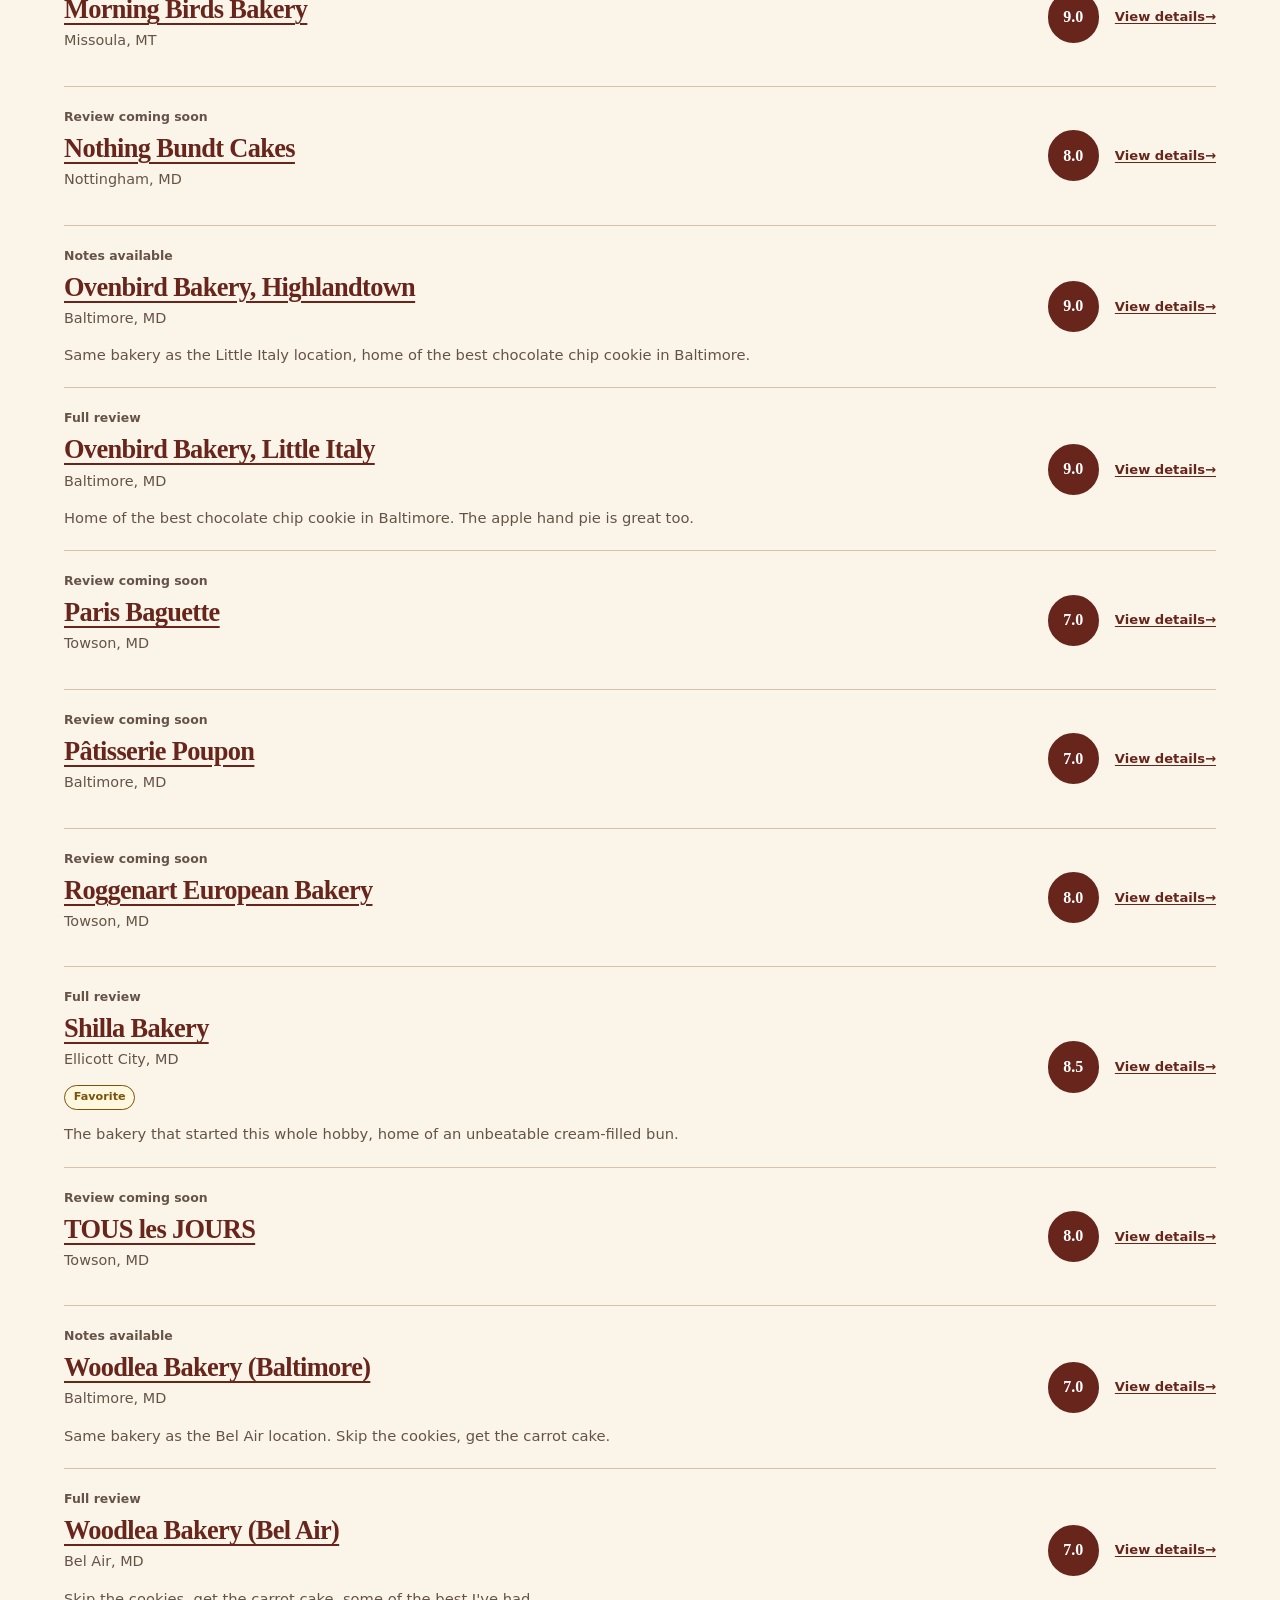
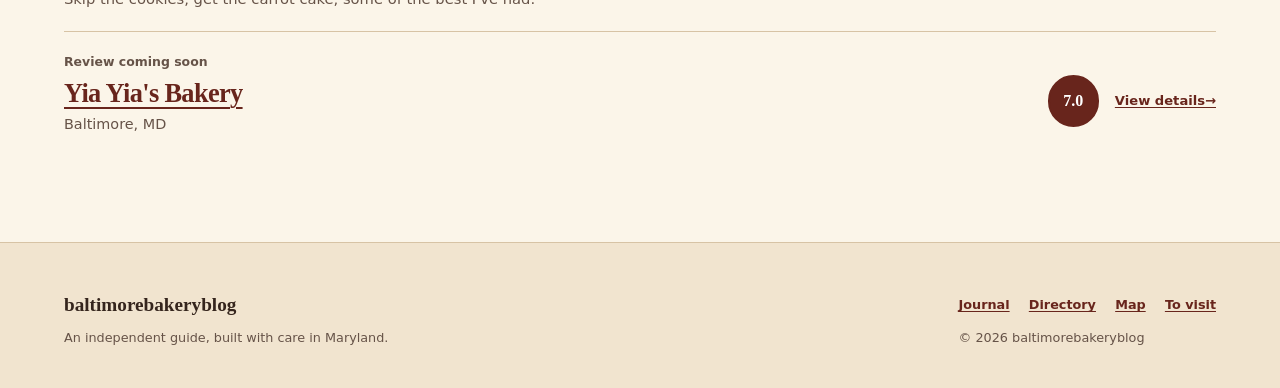
==== commit 51193254: "Drop the trail metaphor and redesign toward a minimalist look Copy across every page now talks plain" ====
--- a/bakeries.html
+++ b/bakeries.html
@@ -5,14 +5,8 @@
   <meta name="viewport" content="width=device-width, initial-scale=1">
   <meta name="description" content="Search and filter every visited bakery on baltimorebakeryblog by name, city, review status, score, and favorite state.">
   <meta name="theme-color" content="#68251c">
-  <link rel="canonical" href="https://baltimorebakeryblog.github.io/bakeries.html">
-  <meta property="og:title" content="Bakery Directory">
-  <meta property="og:description" content="Search and filter every visited bakery on baltimorebakeryblog by name, city, review status, score, and favorite state.">
-  <meta property="og:type" content="website">
-  <meta property="og:url" content="https://baltimorebakeryblog.github.io/bakeries.html">
   <title>Bakery Directory | baltimorebakeryblog</title>
   <link rel="stylesheet" href="style.css?v=20260821-post1">
-  <link rel="icon" href="data:image/svg+xml,%3Csvg%20xmlns%3D%22http%3A//www.w3.org/2000/svg%22%20viewBox%3D%220%200%20100%20100%22%3E%3Ctext%20y%3D%22.9em%22%20font-size%3D%2290%22%3E%F0%9F%A5%90%3C/text%3E%3C/svg%3E">
 </head>
 <body data-page="directory">
   <a class="skip-link" href="#main-content">Skip to main content</a>
@@ -39,7 +33,7 @@
         <header class="page-intro">
           <p class="eyebrow">The complete visited list</p>
           <h1>Bakery directory</h1>
-          <p>Search every stop by bakery or city, then narrow the trail by what’s already been reviewed, scored, or marked as a favorite.</p>
+          <p>Search by bakery or city, then narrow the list by what’s already been reviewed, scored, or marked as a favorite.</p>
         </header>
 
         <form class="filters" role="search" onsubmit="return false">
@@ -52,7 +46,7 @@
             <select id="editorial-filter">
               <option value="all">All visited bakeries</option>
               <option value="reviewed">Full review available</option>
-              <option value="favorites">Trail favorites</option>
+              <option value="favorites">Favorites</option>
               <option value="scored">Scored bakeries</option>
               <option value="pending">Review still pending</option>
             </select>
@@ -76,7 +70,7 @@
     <footer class="site-footer">
       <div class="container footer-inner">
         <div><p class="footer-brand">baltimorebakeryblog</p><p class="footer-note">An independent guide, built with care in Maryland.</p></div>
-        <div><nav class="footer-links" aria-label="Footer navigation"><a href="blog.html">Journal</a><a href="bakeries.html">Directory</a><a href="map.html">Map</a><a href="to-visit.html">Next stops</a></nav><p class="footer-meta">&copy; 2026 baltimorebakeryblog</p></div>
+        <div><nav class="footer-links" aria-label="Footer navigation"><a href="blog.html">Journal</a><a href="bakeries.html">Directory</a><a href="map.html">Map</a><a href="to-visit.html">To visit</a></nav><p class="footer-meta">&copy; 2026 baltimorebakeryblog</p></div>
       </div>
     </footer>
   </div>
--- a/style.css
+++ b/style.css
@@ -215,10 +215,8 @@
 }
 
 .site-nav a[aria-current="page"] {
-  border-color: var(--brick-dark);
   color: var(--brick-dark);
-  background: var(--surface-warm);
-  box-shadow: inset 0 -3px 0 var(--brick-dark);
+  box-shadow: inset 0 -2px 0 var(--brick-dark);
 }
 
 main {
@@ -258,11 +256,11 @@
 
 .eyebrow {
   margin: 0 0 0.65rem;
-  color: var(--brick-dark);
+  color: var(--ink-soft);
   font-family: var(--sans);
-  font-size: 0.73rem;
-  font-weight: 850;
-  letter-spacing: 0.14em;
+  font-size: 0.72rem;
+  font-weight: 700;
+  letter-spacing: 0.08em;
   line-height: 1.4;
   text-transform: uppercase;
 }
@@ -277,20 +275,6 @@
   padding-block: clamp(3.2rem, 8vw, 7.5rem);
 }
 
-.hero::after {
-  position: absolute;
-  right: 5%;
-  bottom: 11%;
-  z-index: -1;
-  width: min(25vw, 15rem);
-  aspect-ratio: 1;
-  border: 1px solid var(--rule);
-  border-radius: 52% 48% 48% 52%;
-  box-shadow: inset 0 0 0 1.1rem var(--paper), inset 0 0 0 1.2rem var(--rule);
-  content: "";
-  transform: rotate(14deg);
-}
-
 .hero h1 {
   max-width: 13ch;
   margin-bottom: 1.25rem;
@@ -319,7 +303,7 @@
   align-items: center;
   justify-content: center;
   padding: 0.72rem 1.15rem;
-  border: 1px solid var(--brick-dark);
+  border: 1px solid transparent;
   border-radius: 999px;
   font-size: 0.88rem;
   font-weight: 800;
@@ -329,32 +313,34 @@
 }
 
 .button--primary {
+  border-color: var(--brick-dark);
   background: var(--brick-dark);
   color: #fff;
 }
 
 .button--primary:hover {
+  border-color: var(--brick);
   background: var(--brick);
   color: #fff;
 }
 
 .button--secondary {
+  padding-inline: 0.2rem;
   background: transparent;
   color: var(--brick-dark);
+  text-decoration: underline;
+  text-decoration-thickness: 0.09em;
+  text-underline-offset: 0.18em;
 }
 
 .button--secondary:hover {
-  background: var(--surface-warm);
-  color: var(--brick-dark);
+  color: var(--brick);
 }
 
 .hero-note {
   align-self: end;
-  padding: 1.5rem;
-  border: 1px solid var(--rule);
-  border-radius: var(--radius-large);
-  background: var(--surface);
-  box-shadow: var(--shadow-small);
+  padding-left: 1.5rem;
+  border-left: 3px solid var(--brick-dark);
 }
 
 .hero-note p:last-child {
@@ -363,8 +349,6 @@
 
 .stats-band {
   border-block: 1px solid var(--rule);
-  background: var(--ink);
-  color: #fff;
 }
 
 .stats-grid {
@@ -376,7 +360,7 @@
   display: grid;
   gap: 0.2rem;
   padding: 1.5rem clamp(0.6rem, 3vw, 2rem);
-  border-right: 1px solid rgba(255, 255, 255, 0.22);
+  border-right: 1px solid var(--rule);
 }
 
 .stat:last-child {
@@ -384,13 +368,14 @@
 }
 
 .stat strong {
+  color: var(--brick-dark);
   font-family: var(--serif);
   font-size: clamp(1.65rem, 4vw, 2.5rem);
   line-height: 1;
 }
 
 .stat span {
-  color: #eadfce;
+  color: var(--ink-soft);
   font-size: 0.76rem;
   font-weight: 750;
   letter-spacing: 0.06em;
@@ -403,7 +388,6 @@
 
 .section--tinted {
   border-block: 1px solid var(--rule);
-  background: var(--paper-deep);
 }
 
 .section-heading {
@@ -429,21 +413,23 @@
 
 .editorial-stack {
   display: grid;
-  gap: 1rem;
-}
-
-.editorial-card,
-.bakery-card,
-.backlog-card,
-.winner-card {
-  border: 1px solid var(--rule);
-  border-radius: var(--radius);
-  background: var(--surface);
-  box-shadow: var(--shadow-small);
+  gap: 0;
+}
+
+.card-label {
+  margin: 0 0 0.4rem;
+  color: var(--ink-soft);
+  font-size: 0.78rem;
+  font-weight: 700;
 }
 
 .editorial-card {
-  padding: clamp(1.25rem, 3vw, 2rem);
+  padding-block: clamp(1.25rem, 3vw, 1.75rem);
+  border-bottom: 1px solid var(--rule);
+}
+
+.editorial-stack > .editorial-card:last-child {
+  border-bottom: 0;
 }
 
 .editorial-card__top {
@@ -476,10 +462,8 @@
 
 .favorites-panel {
   align-self: start;
-  padding: 1.5rem;
-  border: 1px solid var(--rule);
-  border-radius: var(--radius);
-  background: var(--surface-warm);
+  padding-left: 2rem;
+  border-left: 1px solid var(--rule);
 }
 
 .favorites-panel h2 {
@@ -531,39 +515,14 @@
 }
 
 .journal-feature {
-  position: relative;
-  display: grid;
-  overflow: hidden;
+  display: grid;
   grid-template-columns: minmax(0, 1.35fr) minmax(15rem, 0.65fr);
   gap: clamp(2rem, 6vw, 5rem);
   align-items: center;
-  padding: clamp(1.6rem, 5vw, 4rem);
-  border-radius: var(--radius-large);
-  background: var(--ink);
-  box-shadow: var(--shadow);
-  color: #fff;
-}
-
-.journal-feature::after {
-  position: absolute;
-  right: -4rem;
-  bottom: -6rem;
-  width: 17rem;
-  aspect-ratio: 1;
-  border: 1px solid rgba(255, 255, 255, 0.18);
-  border-radius: 50%;
-  box-shadow: inset 0 0 0 2rem var(--ink), inset 0 0 0 calc(2rem + 1px) rgba(255, 255, 255, 0.18);
-  content: "";
 }
 
 .journal-feature__copy {
   position: relative;
-  z-index: 1;
-}
-
-.journal-feature .eyebrow,
-.article-hero .eyebrow {
-  color: #f4c795;
 }
 
 .journal-feature h2 {
@@ -572,14 +531,9 @@
   font-size: clamp(2rem, 5vw, 4rem);
 }
 
-.journal-feature h2 a {
-  color: #fff;
-  text-decoration-color: rgba(255, 255, 255, 0.45);
-}
-
 .journal-feature__copy > p:not(.eyebrow) {
   max-width: 42rem;
-  color: #eadfce;
+  color: var(--ink-soft);
   font-family: var(--serif);
   font-size: 1.15rem;
 }
@@ -598,27 +552,21 @@
 
 .journal-feature .article-meta {
   margin-top: 1.5rem;
-  color: #d9cbb8;
 }
 
 .journal-feature .button--primary {
   margin-top: 1.5rem;
-  border-color: #fff;
-  background: #fff;
+}
+
+.journal-feature__quote {
+  margin: 0;
+  padding: 1.5rem 0 1.5rem 1.5rem;
+  border-left: 1px solid var(--rule);
+}
+
+.journal-feature__quote p {
+  margin: 0;
   color: var(--brick-dark);
-}
-
-.journal-feature__quote {
-  position: relative;
-  z-index: 1;
-  margin: 0;
-  padding: 1.5rem 0 1.5rem 1.5rem;
-  border-left: 1px solid rgba(255, 255, 255, 0.35);
-}
-
-.journal-feature__quote p {
-  margin: 0;
-  color: #fff;
   font-family: var(--serif);
   font-size: clamp(1.45rem, 3vw, 2.25rem);
   font-style: italic;
@@ -636,22 +584,21 @@
 
 .journal-card {
   display: grid;
-  overflow: hidden;
   grid-template-columns: auto minmax(0, 1fr);
-  border: 1px solid var(--rule);
-  border-radius: var(--radius-large);
-  background: var(--surface);
-  box-shadow: var(--shadow-small);
+  padding-block: clamp(1.75rem, 4vw, 2.5rem);
+  border-bottom: 1px solid var(--rule);
+}
+
+.journal-index > .journal-card:last-child {
+  border-bottom: 0;
 }
 
 .journal-card--featured {
   grid-template-columns: auto minmax(0, 1.25fr) minmax(15rem, 0.6fr);
-  border-color: var(--brick-dark);
-  box-shadow: var(--shadow);
 }
 
 .journal-card__number {
-  padding: 1.75rem 1.25rem;
+  padding-inline: 0 1.25rem;
   border-right: 1px solid var(--rule);
   color: var(--brick-dark);
   font-family: var(--serif);
@@ -661,7 +608,7 @@
 }
 
 .journal-card__body {
-  padding: clamp(1.5rem, 4vw, 3rem);
+  padding-inline: clamp(1.5rem, 4vw, 2.5rem);
 }
 
 .journal-card__body h2 {
@@ -692,7 +639,6 @@
   padding: clamp(1.5rem, 4vw, 2.5rem);
   place-items: center;
   border-left: 1px solid var(--rule);
-  background: var(--surface-warm);
 }
 
 .journal-card__quote p {
@@ -704,34 +650,25 @@
   line-height: 1.35;
 }
 
-.article-hero {
-  background:
-    radial-gradient(circle at 82% 22%, rgba(244, 199, 149, 0.12), transparent 18rem),
-    var(--ink);
-  color: #fff;
-}
-
 .article-hero__inner {
   max-width: 68rem;
-  padding-block: clamp(2rem, 7vw, 6rem);
+  padding-block: clamp(3rem, 8vw, 7rem) clamp(2rem, 7vw, 6rem);
 }
 
 .article-hero .back-link {
   margin-bottom: clamp(2rem, 5vw, 4rem);
-  color: #fff;
 }
 
 .article-hero h1 {
   max-width: 12ch;
   margin-bottom: 1.25rem;
-  color: #fff;
   font-size: clamp(3rem, 9vw, 7.25rem);
 }
 
 .article-deck {
   max-width: 47rem;
   margin: 0;
-  color: #eadfce;
+  color: var(--ink-soft);
   font-family: var(--serif);
   font-size: clamp(1.15rem, 2.3vw, 1.55rem);
   line-height: 1.6;
@@ -739,19 +676,16 @@
 
 .article-hero .article-meta {
   margin-top: 2rem;
-  color: #d9cbb8;
 }
 
 .article-layout {
   display: grid;
-  grid-template-columns: minmax(0, var(--reading)) minmax(15rem, 0.45fr);
-  gap: clamp(2.5rem, 8vw, 7rem);
-  align-items: start;
   justify-content: center;
   padding-block: clamp(3.5rem, 9vw, 7.5rem);
 }
 
 .article-body {
+  width: min(100%, var(--reading));
   min-width: 0;
 }
 
@@ -762,104 +696,13 @@
   line-height: 1.85;
 }
 
-.article-body .article-lede {
-  color: var(--brick-dark);
-  font-size: clamp(1.35rem, 3vw, 1.75rem);
-  line-height: 1.65;
-}
-
-.article-divider {
-  display: flex;
-  align-items: center;
-  justify-content: center;
-  margin: clamp(2.5rem, 7vw, 4.5rem) 0;
-}
-
-.article-divider::before,
-.article-divider::after {
-  width: 3rem;
-  height: 1px;
-  background: var(--rule);
-  content: "";
-}
-
-.article-divider span {
-  width: 0.55rem;
-  height: 0.55rem;
-  margin-inline: 0.75rem;
-  border: 1px solid var(--brick-dark);
-  transform: rotate(45deg);
-}
-
-.article-pullquote {
-  margin: clamp(3rem, 7vw, 5rem) 0;
-  padding: 2rem 0;
-  border-block: 1px solid var(--rule);
-}
-
-.article-pullquote p {
-  margin: 0;
-  color: var(--brick-dark);
-  font-family: var(--serif);
-  font-size: clamp(1.55rem, 4vw, 2.45rem);
-  font-style: italic;
-  line-height: 1.45;
-}
-
-.article-body .article-emphasis {
-  margin-block: 2.5rem;
-  color: var(--ink);
-  font-size: clamp(1.7rem, 4vw, 2.5rem);
-  font-style: italic;
-  font-weight: 700;
-  line-height: 1.35;
-}
-
-.word-note {
-  margin-block: clamp(3rem, 7vw, 5rem);
-  padding: clamp(1.5rem, 4vw, 2.75rem);
-  border: 1px solid var(--rule);
-  border-radius: var(--radius-large);
-  background: var(--surface-warm);
-}
-
-.word-note h2 {
-  margin-bottom: 1.2rem;
-}
-
-.word-note > p:last-child {
-  margin-bottom: 0;
-}
-
-.article-ending {
-  margin-top: clamp(3rem, 8vw, 6rem);
-  padding-left: clamp(1.25rem, 4vw, 2.5rem);
-  border-left: 4px solid var(--brick-dark);
-}
-
-.article-ending p {
-  margin: 0;
-  font-family: var(--serif);
-  font-size: clamp(1.7rem, 5vw, 3.25rem);
-  font-weight: 800;
-  line-height: 1.25;
-}
-
-.article-ending p:last-child {
-  color: var(--brick-dark);
-  font-style: italic;
-}
-
-.article-rail {
-  position: sticky;
-  top: 2rem;
-  padding: 1.5rem;
-  border-top: 3px solid var(--brick-dark);
-  background: var(--surface-warm);
-}
-
-.article-rail > p:not(.eyebrow) {
-  color: var(--ink-soft);
+.article-closing-note {
+  color: var(--ink-soft);
+}
+
+.article-closing-note .text-link {
+  display: inline;
+  min-height: 0;
 }
 
 .next-essay {
@@ -868,10 +711,8 @@
   align-items: center;
   justify-content: space-between;
   margin-bottom: var(--space-7);
-  padding: clamp(1.5rem, 5vw, 3rem);
-  border: 1px solid var(--rule);
-  border-radius: var(--radius-large);
-  background: var(--paper-deep);
+  padding-top: clamp(2rem, 5vw, 3rem);
+  border-top: 1px solid var(--rule);
 }
 
 .next-essay h2,
@@ -902,12 +743,9 @@
   grid-template-columns: minmax(14rem, 1.4fr) repeat(2, minmax(10rem, 0.7fr)) auto;
   gap: 1rem;
   align-items: end;
-  margin-bottom: 1rem;
-  padding: 1.25rem;
-  border: 1px solid var(--rule);
-  border-radius: var(--radius);
-  background: var(--surface);
-  box-shadow: var(--shadow-small);
+  margin-bottom: 1.5rem;
+  padding-bottom: 1.5rem;
+  border-bottom: 1px solid var(--rule);
 }
 
 .filter-field {
@@ -955,18 +793,35 @@
 .bakery-grid,
 .backlog-list {
   display: grid;
-  gap: 1rem;
+  gap: 0;
   margin: 0;
   padding: 0 0 var(--space-7);
   list-style: none;
 }
 
 .bakery-card {
-  display: grid;
-  grid-template-columns: auto minmax(0, 1fr) auto;
-  gap: 1.25rem;
-  align-items: center;
-  padding: clamp(1rem, 3vw, 1.5rem);
+  display: flex;
+  flex-wrap: wrap;
+  gap: 1rem 1.5rem;
+  align-items: center;
+  justify-content: space-between;
+  padding-block: clamp(1rem, 3vw, 1.25rem);
+  border-bottom: 1px solid var(--rule);
+}
+
+.bakery-grid > .bakery-card:last-child {
+  border-bottom: 0;
+}
+
+.bakery-card__body {
+  min-width: 0;
+}
+
+.bakery-card__meta {
+  display: flex;
+  flex: 0 0 auto;
+  align-items: center;
+  gap: 1rem;
 }
 
 .bakery-card h2,
@@ -975,8 +830,7 @@
   font-size: clamp(1.25rem, 3vw, 1.65rem);
 }
 
-.bakery-card .eyebrow,
-.backlog-card .eyebrow {
+.bakery-card .card-label {
   margin-bottom: 0.4rem;
 }
 
@@ -1063,10 +917,8 @@
 }
 
 .empty-panel {
-  padding: clamp(1.5rem, 4vw, 2.5rem);
-  border: 1px dashed #987d61;
-  border-radius: var(--radius);
-  background: var(--surface);
+  padding-left: 1.25rem;
+  border-left: 3px solid var(--rule);
 }
 
 .empty-panel--wide {
@@ -1131,11 +983,20 @@
 
 .winner-grid {
   display: grid;
+  gap: 0;
+}
+
+.winner-card {
+  display: flex;
   gap: 1rem;
-}
-
-.winner-card {
-  padding: 1.35rem;
+  align-items: center;
+  justify-content: space-between;
+  padding-block: 1.1rem;
+  border-bottom: 1px solid var(--rule);
+}
+
+.winner-grid > .winner-card:last-child {
+  border-bottom: 0;
 }
 
 .winner-card h3 {
@@ -1143,11 +1004,12 @@
 }
 
 .backlog-card {
-  display: flex;
-  gap: 2rem;
-  align-items: center;
-  justify-content: space-between;
-  padding: clamp(1.25rem, 3vw, 1.75rem);
+  padding-block: clamp(1.1rem, 3vw, 1.4rem);
+  border-bottom: 1px solid var(--rule);
+}
+
+.backlog-list > .backlog-card:last-child {
+  border-bottom: 0;
 }
 
 .map-layout {
@@ -1157,9 +1019,8 @@
 .map-frame {
   overflow: hidden;
   border: 1px solid var(--rule);
-  border-radius: var(--radius-large);
+  border-radius: var(--radius);
   background: var(--surface);
-  box-shadow: var(--shadow);
 }
 
 #map {
@@ -1222,12 +1083,12 @@
   text-align: right;
 }
 
-.trail-pin-wrap {
+.map-pin-wrap {
   background: transparent;
   border: 0;
 }
 
-.trail-pin {
+.map-pin {
   display: block;
   width: 1.35rem;
   height: 1.35rem;
@@ -1237,11 +1098,11 @@
   transform: rotate(-45deg);
 }
 
-.trail-pin--visited {
+.map-pin--visited {
   background: var(--brick-dark);
 }
 
-.trail-pin--planned {
+.map-pin--planned {
   background: var(--sage);
 }
 
@@ -1292,10 +1153,8 @@
   align-items: center;
   justify-content: space-between;
   min-width: 0;
-  padding: 1rem;
-  border: 1px solid var(--rule);
-  border-radius: var(--radius-small);
-  background: var(--surface);
+  padding-block: 0.9rem;
+  border-bottom: 1px solid var(--rule);
 }
 
 .map-directory li > span:first-child {
@@ -1320,14 +1179,6 @@
 
 .review-article {
   padding-block: clamp(2.5rem, 7vw, 6rem);
-}
-
-.review-hero {
-  padding: clamp(1.5rem, 5vw, 3.5rem);
-  border: 1px solid var(--rule);
-  border-radius: var(--radius-large);
-  background: var(--surface-warm);
-  box-shadow: var(--shadow);
 }
 
 .back-link {
@@ -1406,41 +1257,23 @@
   margin-top: 1.5rem;
 }
 
-.next-stop {
+.next-bakery {
   display: flex;
   gap: 2rem;
   align-items: center;
   justify-content: space-between;
-  padding: clamp(1.5rem, 4vw, 2.5rem);
-  border-radius: var(--radius);
-  background: var(--ink);
-  color: #fff;
-}
-
-.next-stop h2,
-.next-stop .eyebrow {
-  color: #fff;
-}
-
-.next-stop h2,
-.next-stop p {
+  padding-top: clamp(2rem, 5vw, 3rem);
+  border-top: 1px solid var(--rule);
+}
+
+.next-bakery h2,
+.next-bakery p {
   margin-bottom: 0;
-}
-
-.next-stop .button--primary {
-  border-color: #fff;
-  background: #fff;
-  color: var(--brick-dark);
 }
 
 .not-found {
   max-width: 46rem;
   margin: clamp(4rem, 12vw, 9rem) auto;
-  padding: clamp(1.5rem, 5vw, 3.5rem);
-  border: 1px solid var(--rule);
-  border-radius: var(--radius-large);
-  background: var(--surface);
-  box-shadow: var(--shadow);
   text-align: center;
 }
 
@@ -1454,7 +1287,7 @@
 }
 
 .not-found .button {
-  margin-top: 1rem;
+  margin-top: 1.5rem;
 }
 
 .site-footer {
@@ -1512,8 +1345,7 @@
   .home-grid,
   .rankings-layout,
   .journal-feature,
-  .journal-card,
-  .article-layout {
+  .journal-card {
     grid-template-columns: 1fr;
   }
 
@@ -1525,23 +1357,34 @@
     max-width: 35rem;
   }
 
+  .favorites-panel {
+    padding-left: 0;
+    border-left: 0;
+    padding-top: 2rem;
+    border-top: 1px solid var(--rule);
+  }
+
   .journal-feature__quote {
-    border-top: 1px solid rgba(255, 255, 255, 0.35);
+    border-top: 1px solid var(--rule);
     border-left: 0;
   }
 
   .journal-card__number {
+    padding-inline: 0;
+    padding-bottom: 1rem;
     border-right: 0;
     border-bottom: 1px solid var(--rule);
   }
 
+  .journal-card__body {
+    padding-inline: 0;
+    padding-top: 1.5rem;
+  }
+
   .journal-card__quote {
+    padding-inline: 0;
     border-top: 1px solid var(--rule);
     border-left: 0;
-  }
-
-  .article-rail {
-    position: static;
   }
 
   .filters {
@@ -1600,7 +1443,7 @@
   }
 
   .stat:nth-child(-n + 2) {
-    border-bottom: 1px solid rgba(255, 255, 255, 0.22);
+    border-bottom: 1px solid var(--rule);
   }
 
   .filters {
@@ -1612,32 +1455,18 @@
   }
 
   .bakery-card {
-    grid-template-columns: auto minmax(0, 1fr);
-    align-items: start;
-  }
-
-  .card-arrow {
-    grid-column: 2;
-  }
-
-  .backlog-card,
-  .next-stop,
+    align-items: flex-start;
+  }
+
+  .next-bakery,
   .next-essay,
   .footer-inner {
     align-items: start;
     flex-direction: column;
   }
 
-  .journal-feature {
-    padding: 1.5rem;
-  }
-
   .article-hero__inner {
     padding-top: 1.5rem;
-  }
-
-  .article-pullquote {
-    margin-block: 2.5rem;
   }
 
   .footer-inner {
@@ -1682,7 +1511,7 @@
     gap: 0.8rem;
   }
 
-  .bakery-card__score .score {
+  .bakery-card__meta .score {
     min-width: 4.2rem;
     min-height: 2.5rem;
     border-radius: 999px;
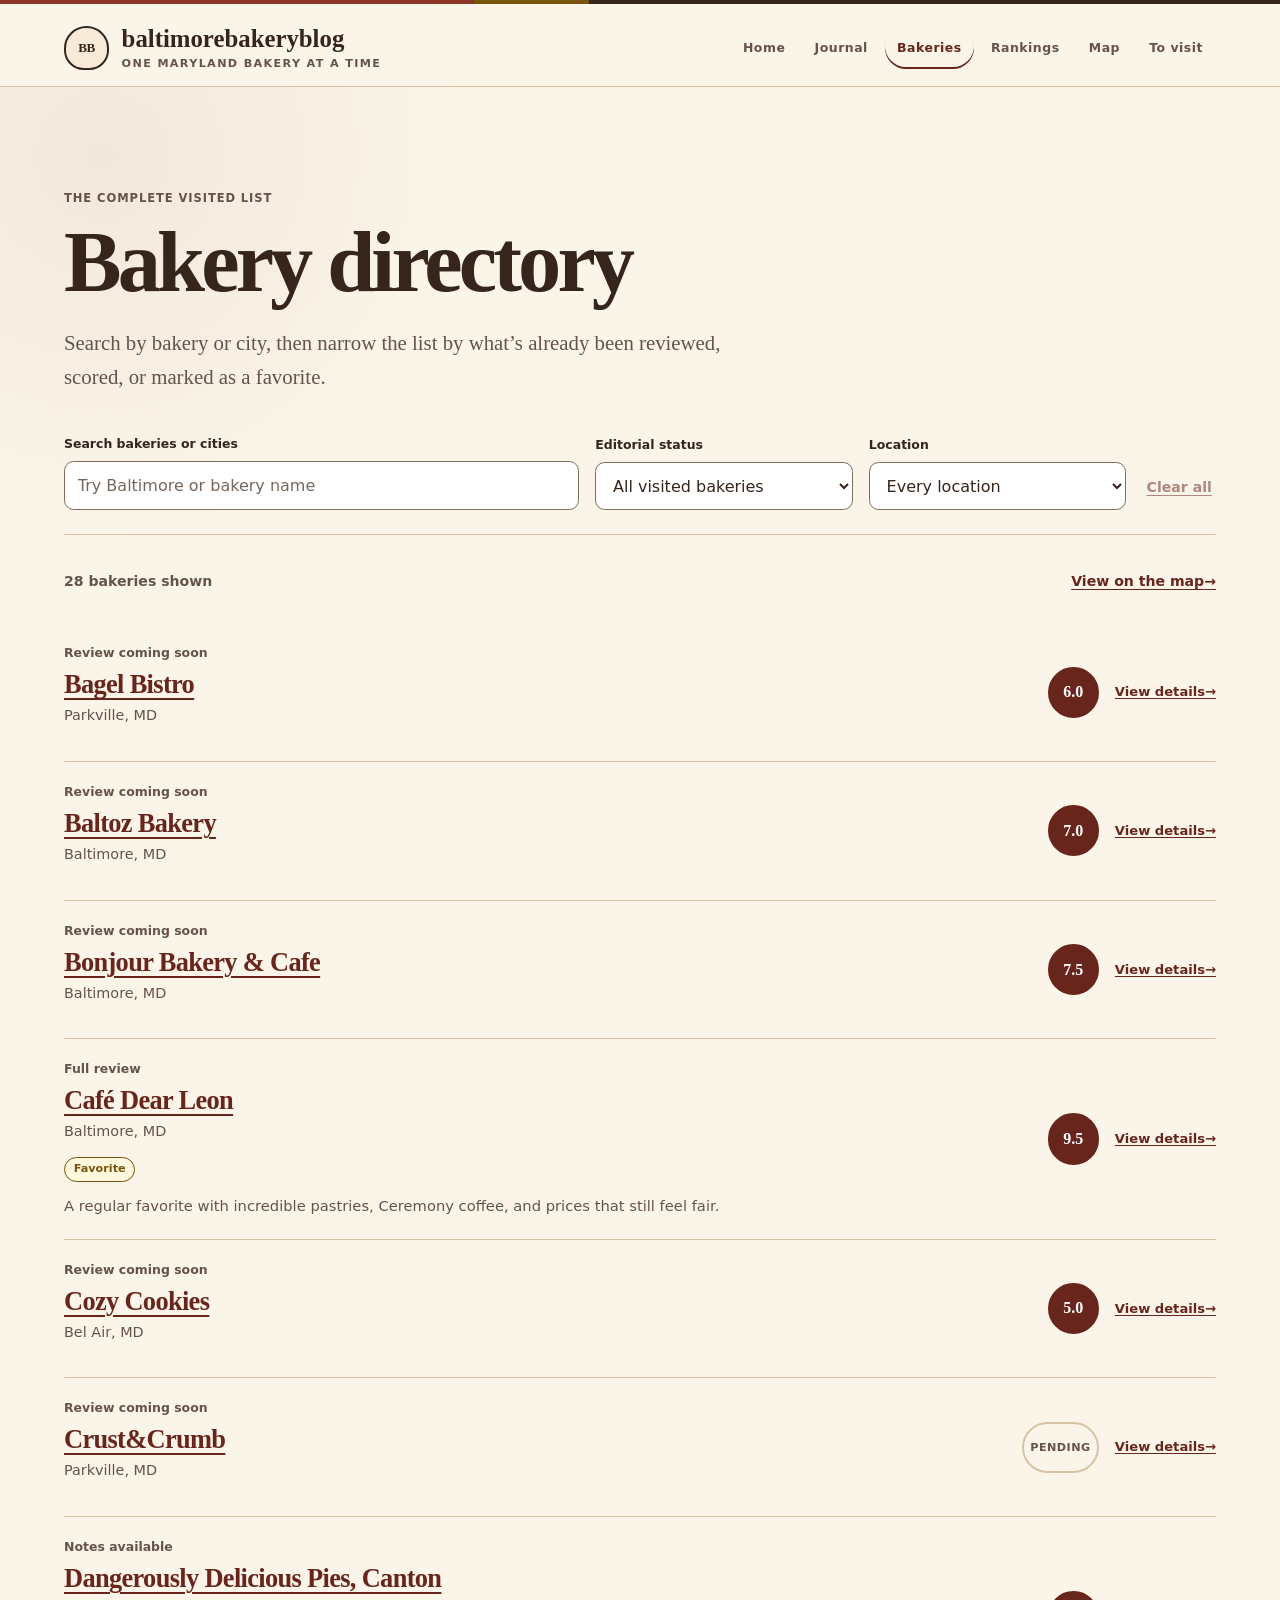
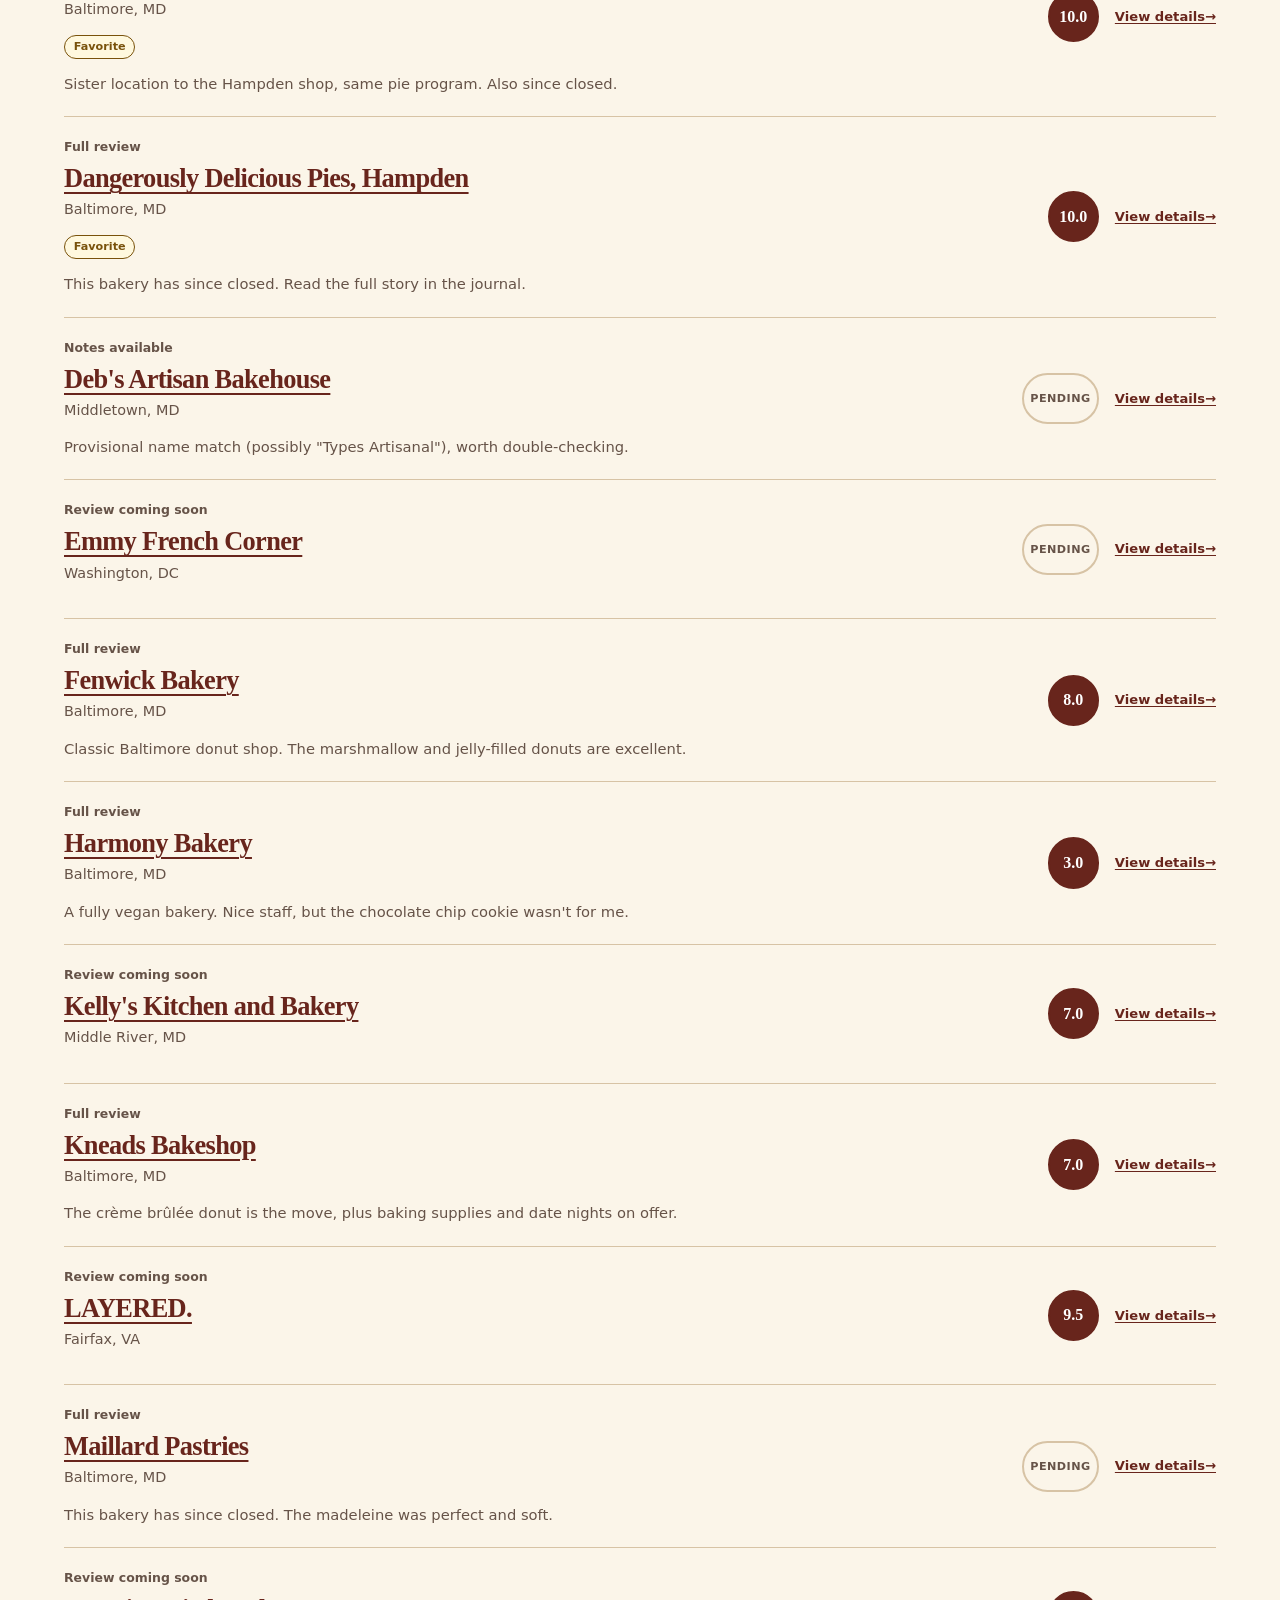
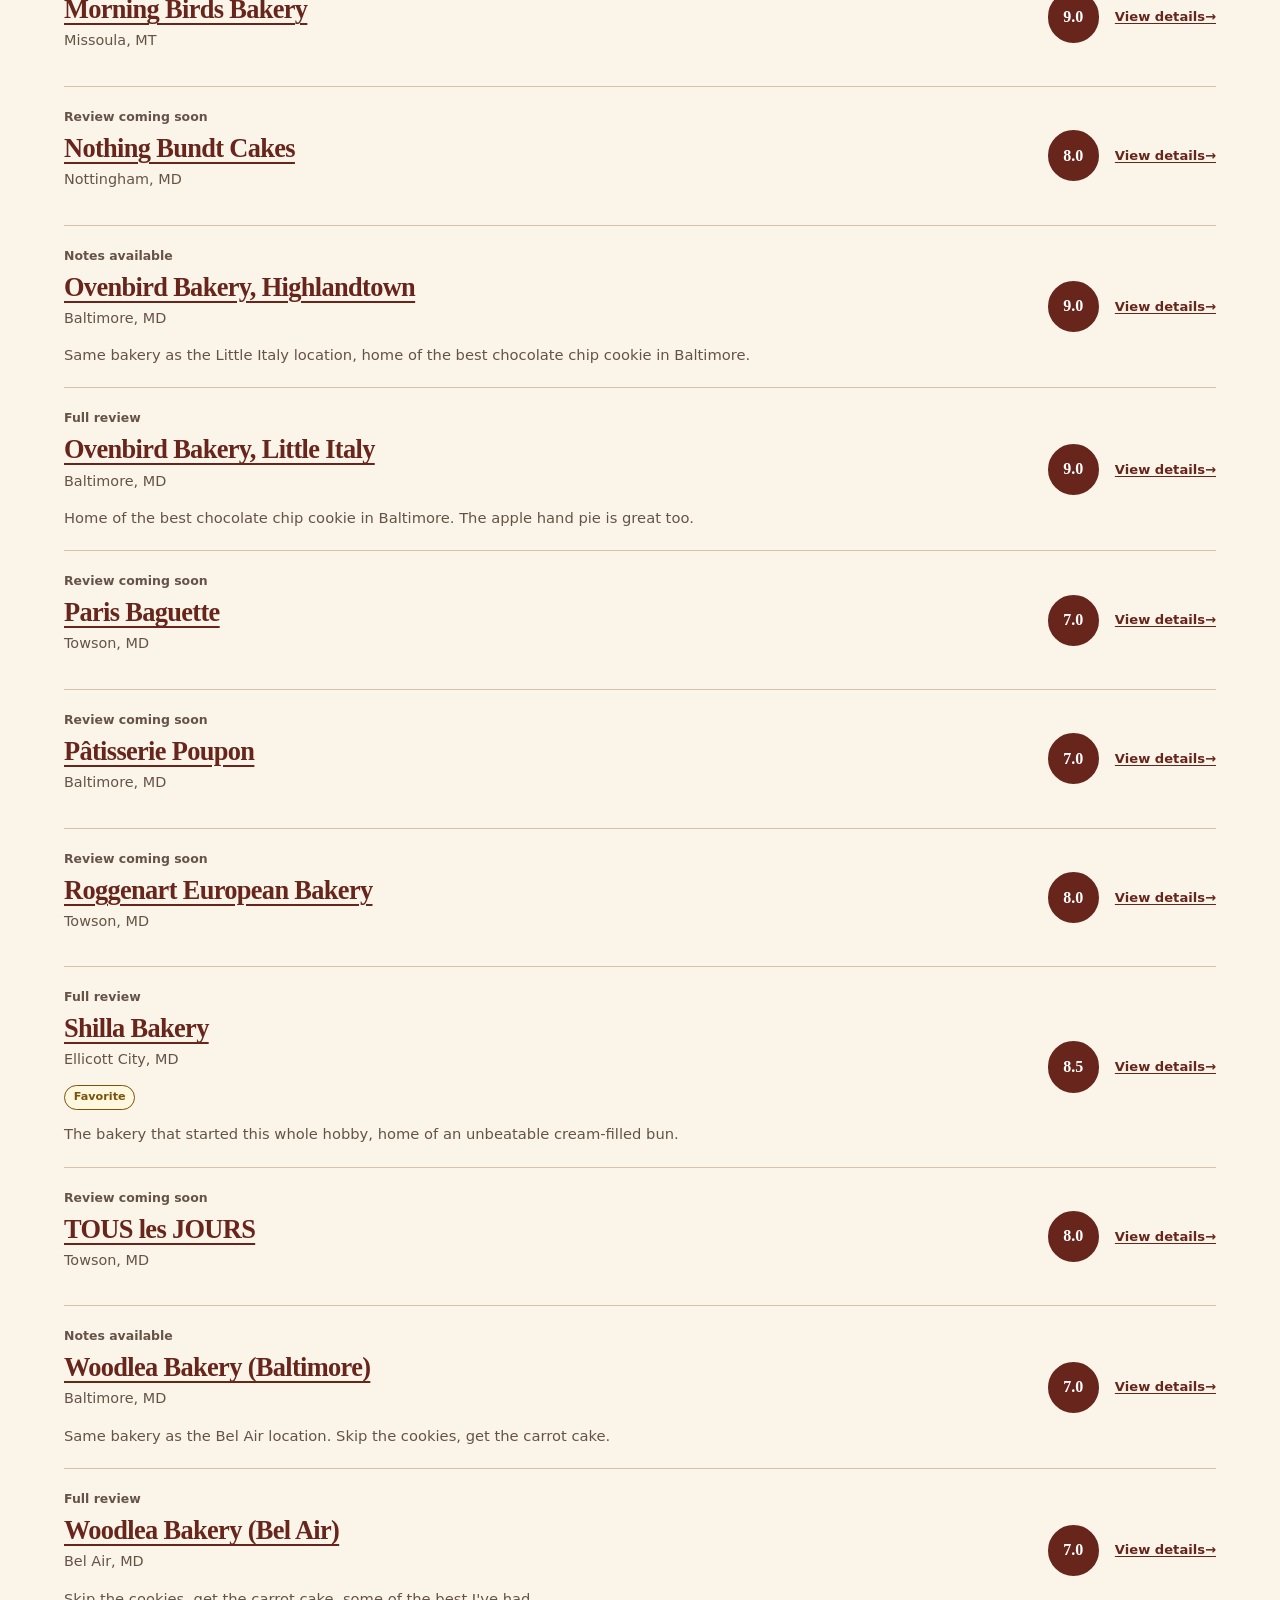
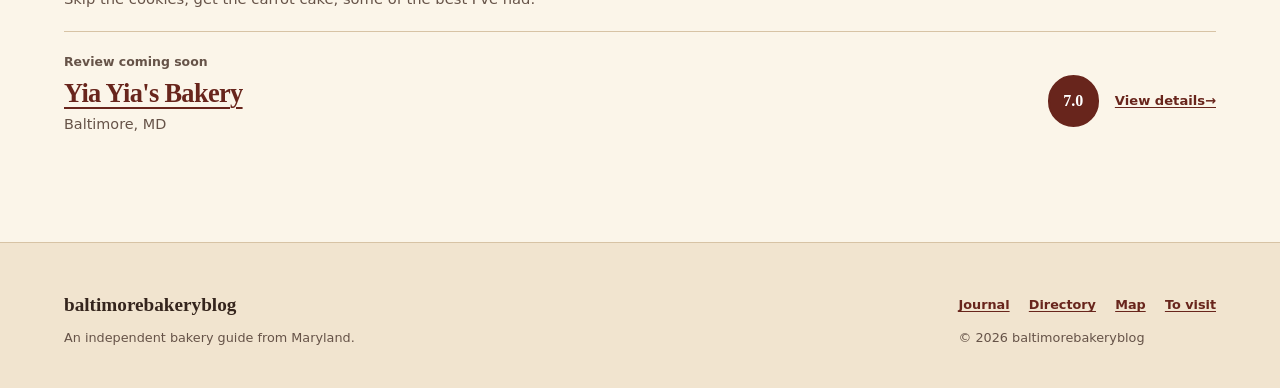
==== commit 46e5f3ce: "Rewrite remaining marketing-y copy to plainer language The overused word "explore" (15+ instances ac" ====
--- a/bakeries.html
+++ b/bakeries.html
@@ -69,7 +69,7 @@
 
     <footer class="site-footer">
       <div class="container footer-inner">
-        <div><p class="footer-brand">baltimorebakeryblog</p><p class="footer-note">An independent guide, built with care in Maryland.</p></div>
+        <div><p class="footer-brand">baltimorebakeryblog</p><p class="footer-note">An independent bakery guide from Maryland.</p></div>
         <div><nav class="footer-links" aria-label="Footer navigation"><a href="blog.html">Journal</a><a href="bakeries.html">Directory</a><a href="map.html">Map</a><a href="to-visit.html">To visit</a></nav><p class="footer-meta">&copy; 2026 baltimorebakeryblog</p></div>
       </div>
     </footer>
